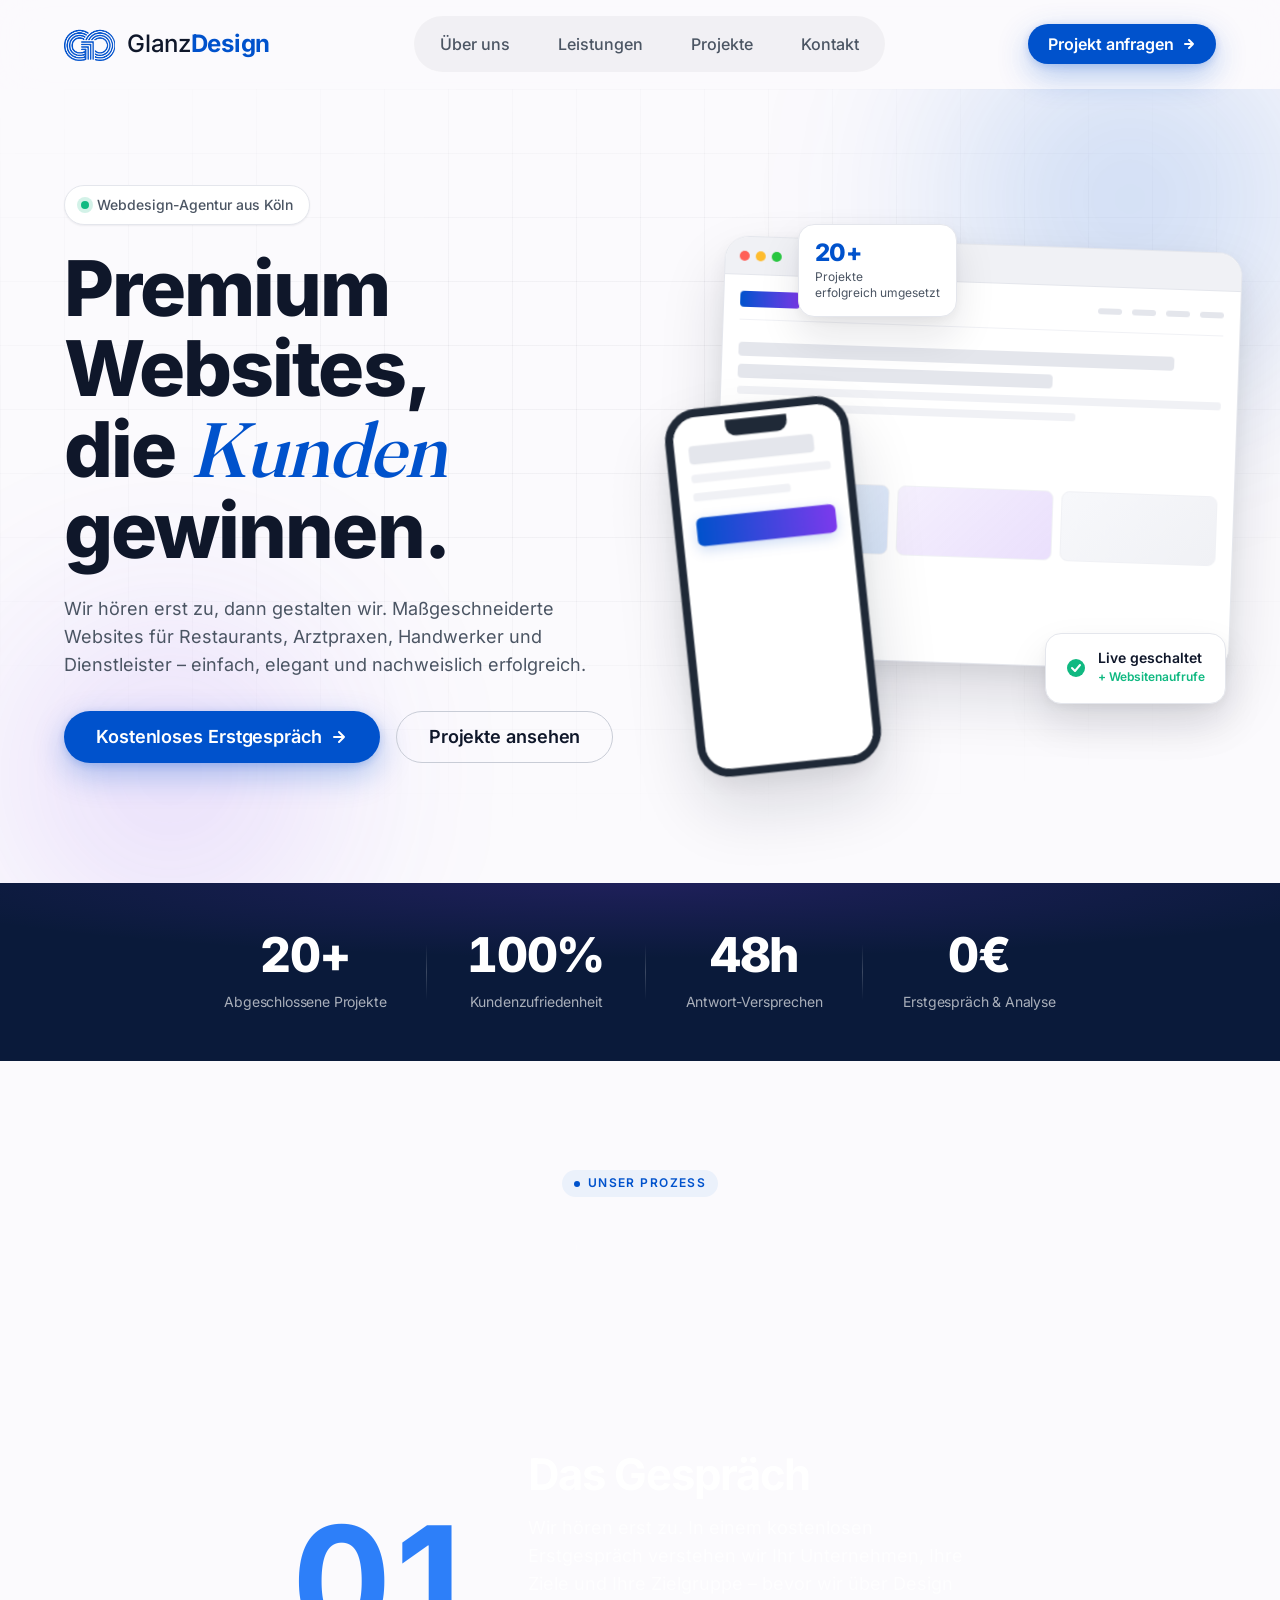
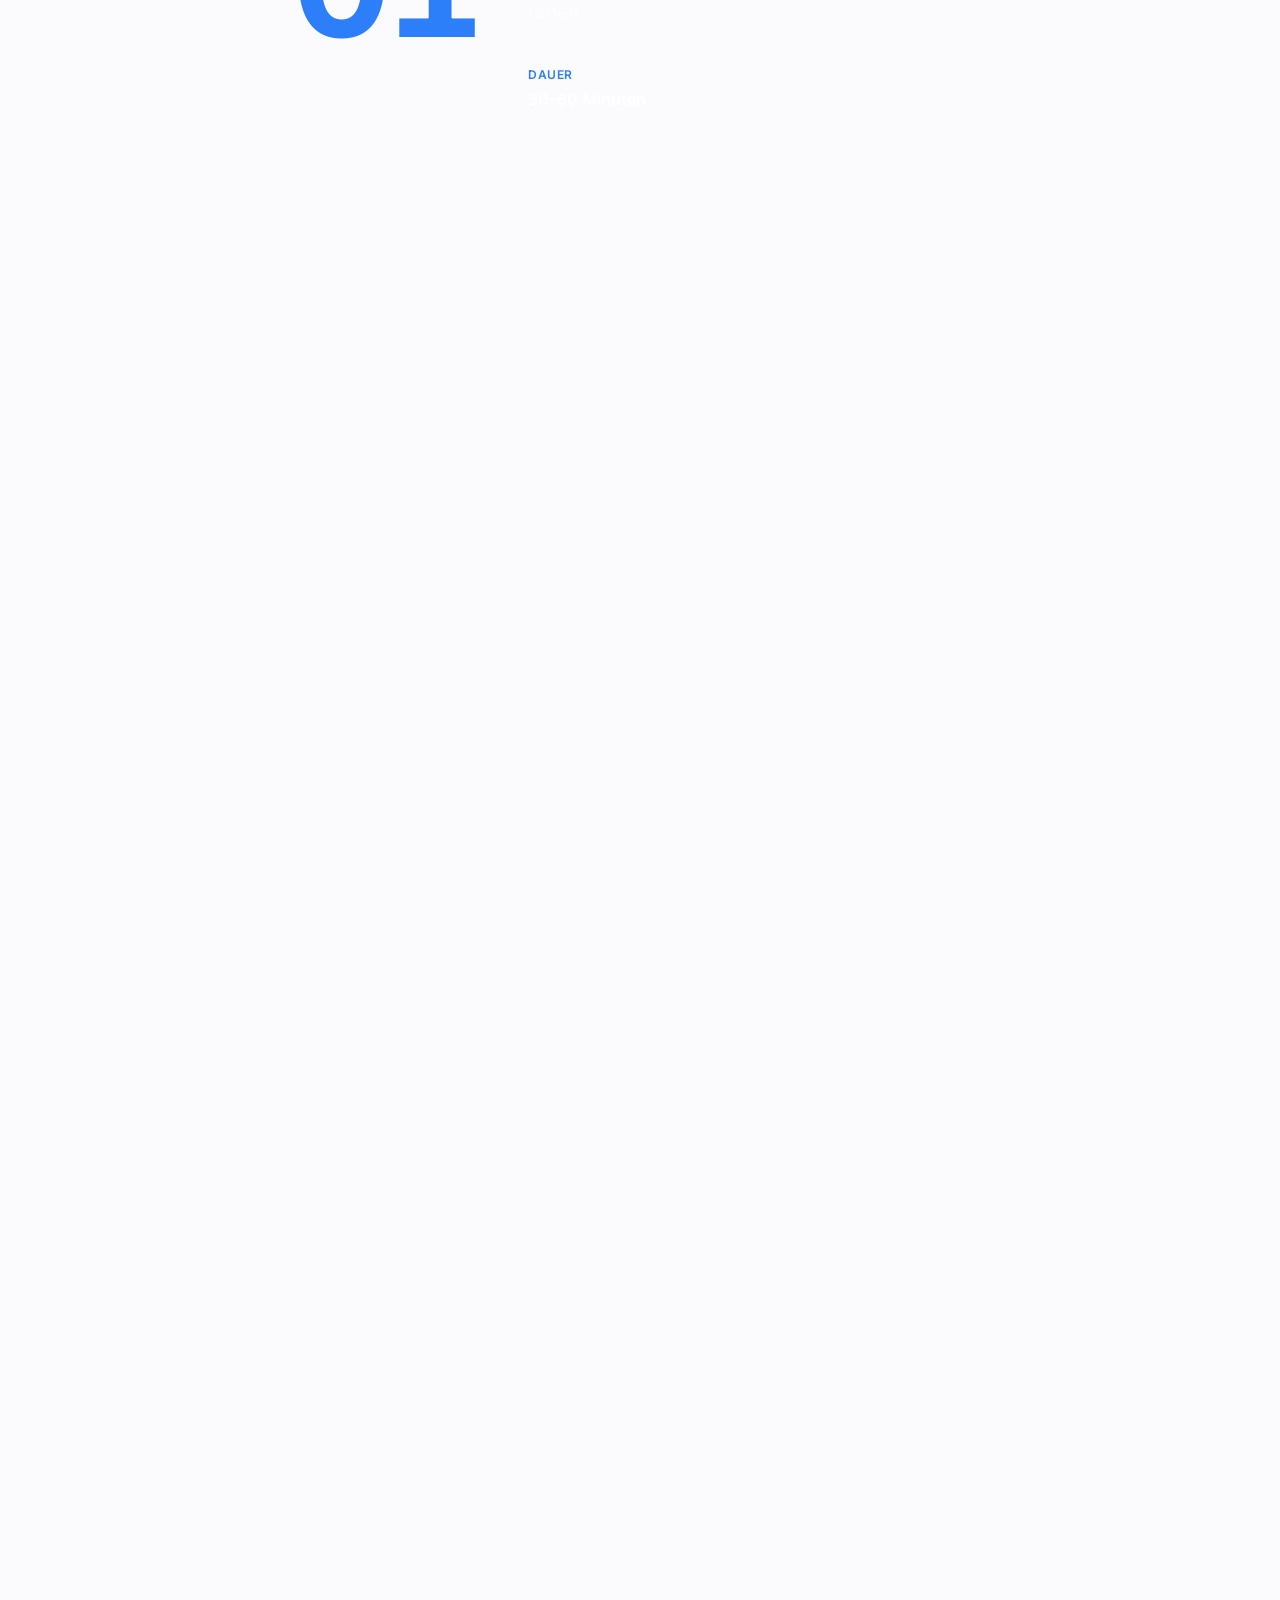
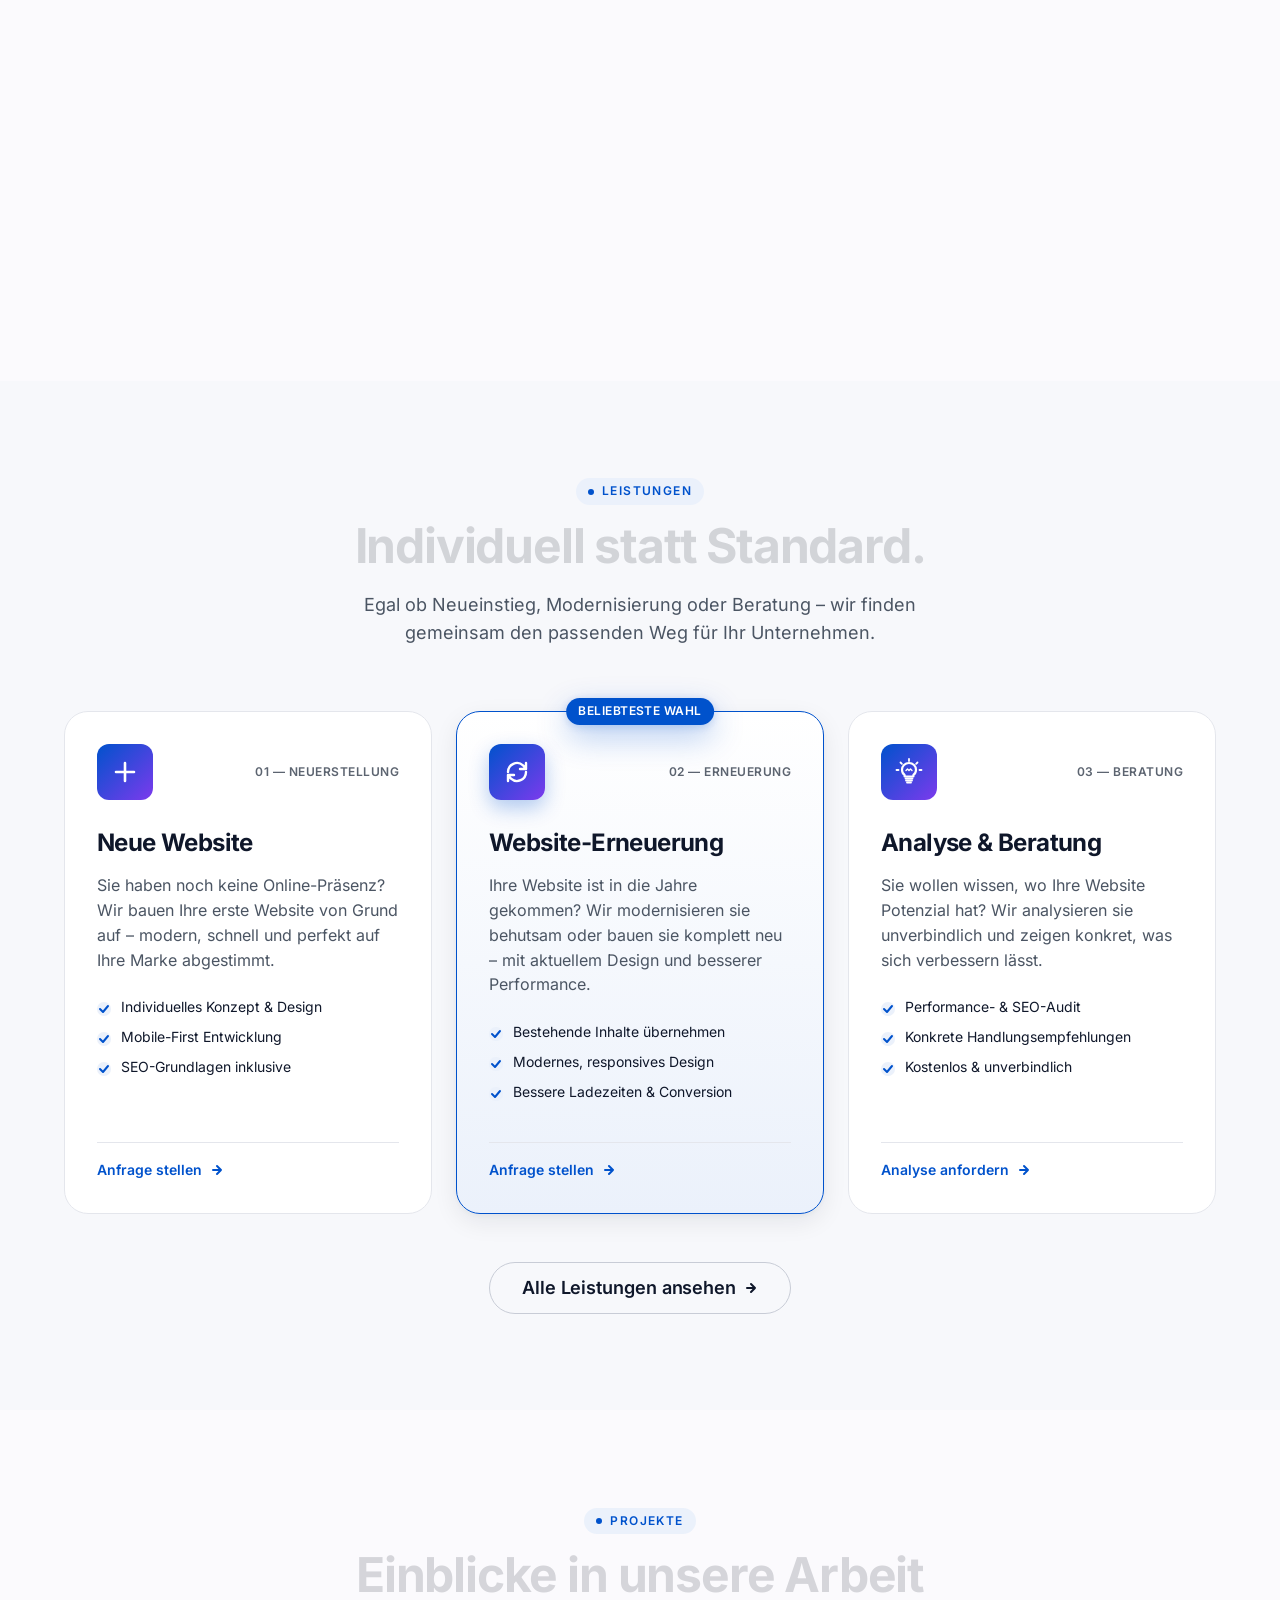
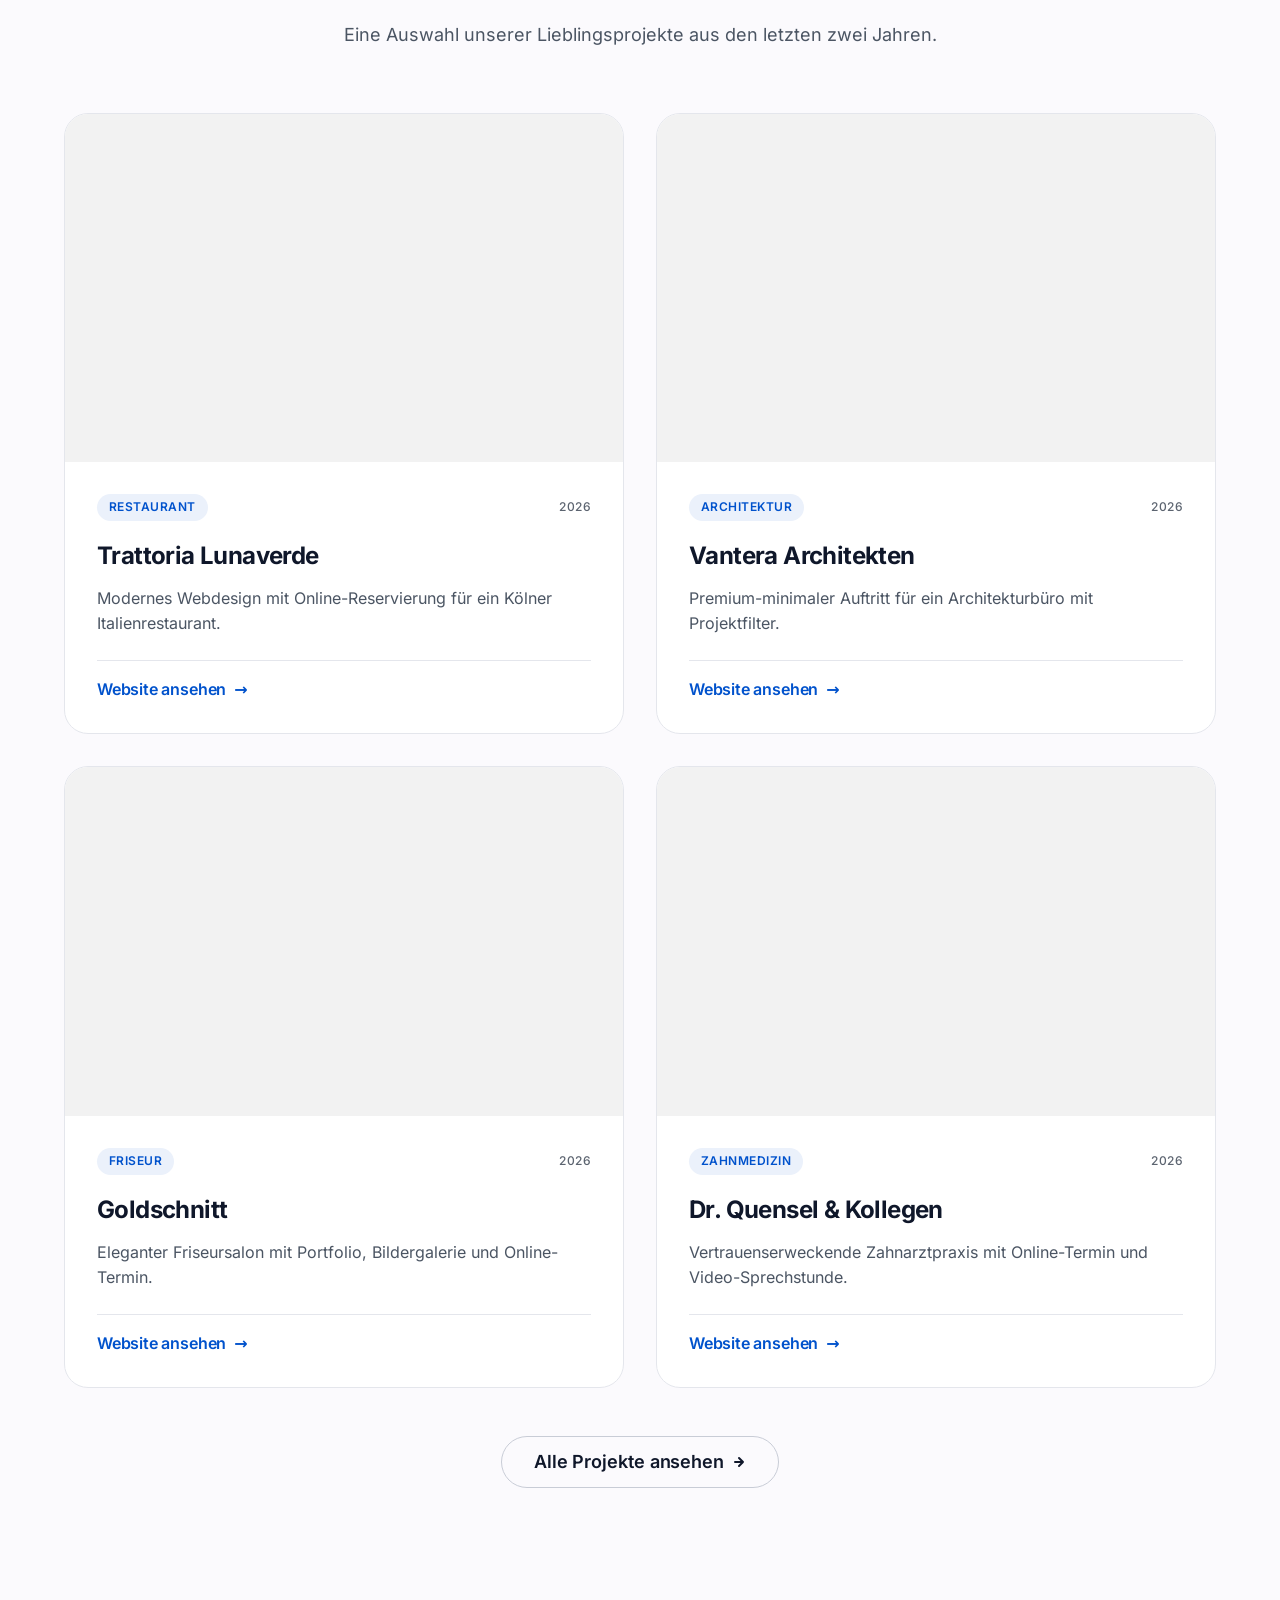
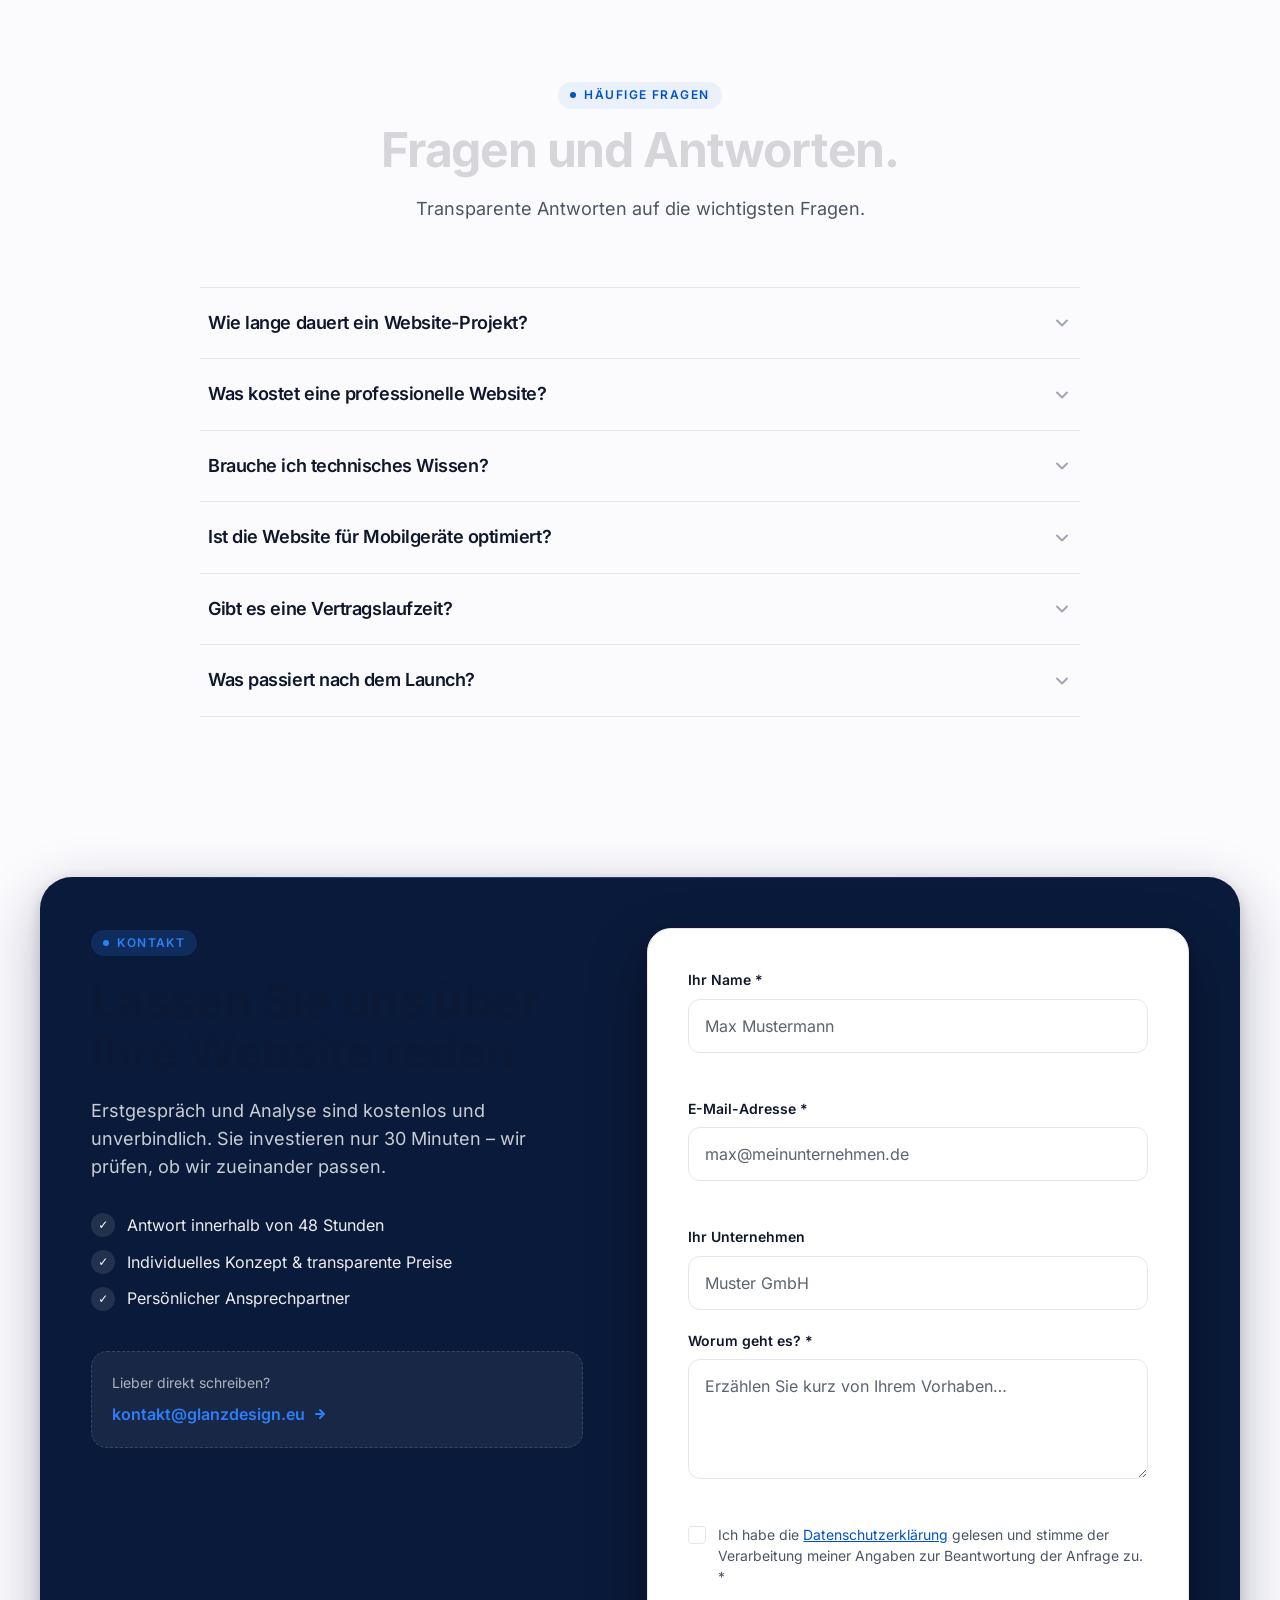
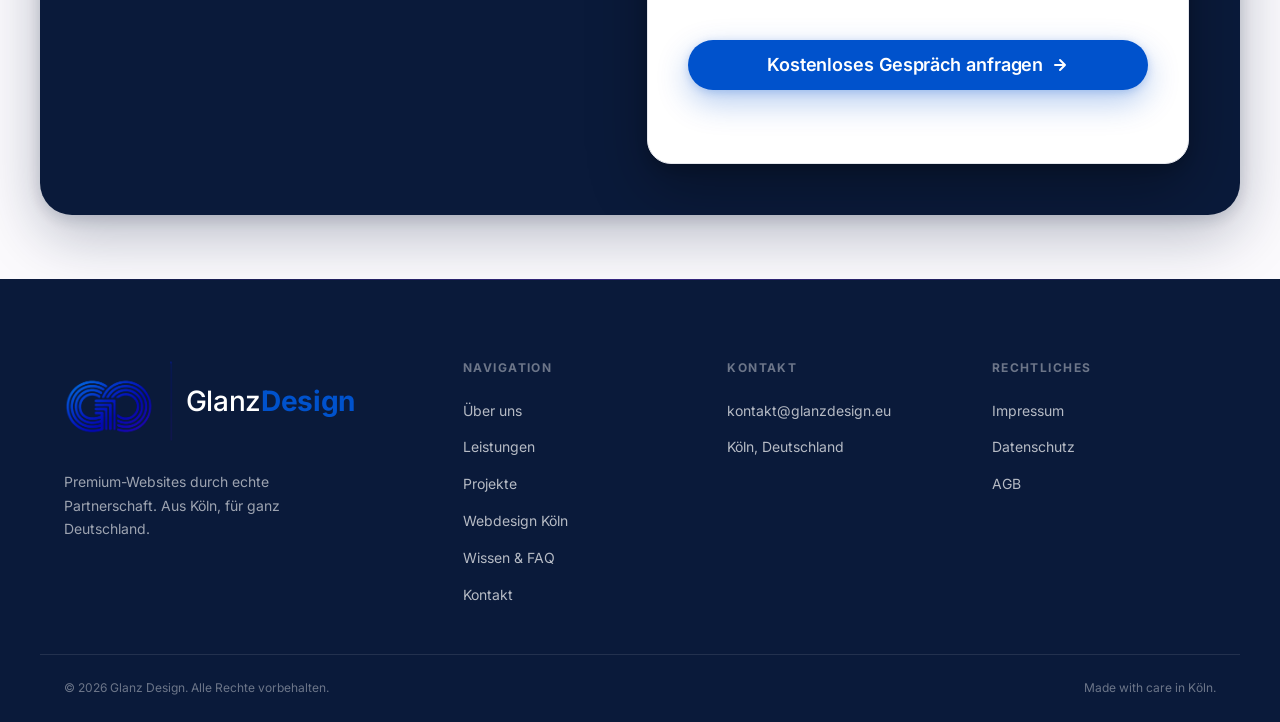
==== index.html @ c3a8ea25 "Mobile-Navi: Burger morpht flüssig zu X (3 Balken), Links blenden ohne Staffelung gemeinsam ein - Bu" ====
<!DOCTYPE html>
<html lang="de">
<head>
    <meta charset="UTF-8">
    <meta name="viewport" content="width=device-width, initial-scale=1.0">
    <meta name="theme-color" content="#0052CC">
    <title>Webdesign Köln – Premium-Websites für KMU | Glanz Design</title>
    <meta name="description" content="Webdesign aus Köln für Restaurants, Arztpraxen, Handwerker und Dienstleister. Glanz Design gestaltet schnelle, elegante Websites, die wirklich Kunden gewinnen. Erstgespräch kostenlos.">
    <link rel="canonical" href="https://glanzdesign.eu/">
    <meta property="og:title" content="Webdesign Köln – Premium-Websites für KMU | Glanz Design">
    <meta property="og:description" content="Webdesign aus Köln für KMU. Einfach, elegant, wirksam – Websites, die Kunden gewinnen.">
    <meta property="og:type" content="website">
    <meta property="og:locale" content="de_DE">
    <meta property="og:url" content="https://glanzdesign.eu/">
    <meta property="og:site_name" content="Glanz Design">
    <meta property="og:image" content="https://glanzdesign.eu/assets/images/logo.png">
    <meta name="twitter:card" content="summary">
    <meta name="twitter:title" content="Webdesign Köln – Premium-Websites für KMU | Glanz Design">
    <meta name="twitter:description" content="Webdesign aus Köln für KMU. Einfach, elegant, wirksam.">
    <meta name="twitter:image" content="https://glanzdesign.eu/assets/images/logo.png">

    <link rel="preload" as="font" type="font/woff2" href="assets/fonts/inter-latin.woff2" crossorigin>
    <link rel="preload" as="font" type="font/woff2" href="assets/fonts/fraunces-latin.woff2" crossorigin>
    <link rel="icon" type="image/png" href="assets/images/logo.png">
    <link rel="apple-touch-icon" href="assets/images/logo.png">

    <script>
      // Preloader-Skip: bei interner Folge-Navigation sofort sichtbarer Content,
      // damit View-Transition-Snapshots der Index nicht den is-loading-State zeigen.
      try {
        if (sessionStorage.getItem('glanz-preloader-shown') === '1') {
          document.documentElement.classList.add('preloader-skip');
        }
      } catch (_) {}
    </script>

    <link rel="stylesheet" href="assets/css/main.css?v=30">

    <noscript>
        <style>
          .reveal { opacity: 1; transform: none; }
          .preloader { display: none !important; }
          body.is-loading { overflow: visible !important; }
          body.is-loading > main,
          body.is-loading > .site-header { opacity: 1 !important; }
        </style>
    </noscript>

    <script type="application/ld+json">
    {
      "@context": "https://schema.org",
      "@graph": [
        {
          "@type": "WebSite",
          "@id": "https://glanzdesign.eu/#website",
          "url": "https://glanzdesign.eu/",
          "name": "Glanz Design",
          "inLanguage": "de",
          "publisher": { "@id": "https://glanzdesign.eu/#business" }
        },
        {
          "@type": "ProfessionalService",
          "@id": "https://glanzdesign.eu/#business",
          "name": "Glanz Design",
          "alternateName": "Glanz Design – Webdesign Köln",
          "description": "Webdesign-Agentur aus Köln für Restaurants, Arztpraxen, Handwerker und Dienstleister. Wir gestalten Websites, die wirklich funktionieren.",
          "url": "https://glanzdesign.eu/",
          "telephone": "+4917673972184",
          "email": "kontakt@glanzdesign.eu",
          "logo": "https://glanzdesign.eu/assets/images/logo.png",
          "image": "https://glanzdesign.eu/assets/images/logo.png",
          "priceRange": "€€",
          "currenciesAccepted": "EUR",
          "paymentAccepted": "Überweisung, Rechnung",
          "address": {
            "@type": "PostalAddress",
            "streetAddress": "Marsdorfer Str. 34",
            "postalCode": "50858",
            "addressLocality": "Köln",
            "addressRegion": "NRW",
            "addressCountry": "DE"
          },
          "geo": {
            "@type": "GeoCoordinates",
            "latitude": 50.9281,
            "longitude": 6.8392
          },
          "areaServed": [
            { "@type": "City", "name": "Köln" },
            {
              "@type": "GeoCircle",
              "geoMidpoint": { "@type": "GeoCoordinates", "latitude": 50.9375, "longitude": 6.9603 },
              "geoRadius": "40000"
            }
          ],
          "openingHoursSpecification": {
            "@type": "OpeningHoursSpecification",
            "dayOfWeek": ["Monday", "Tuesday", "Wednesday", "Thursday", "Friday"],
            "opens": "08:00",
            "closes": "18:00"
          },
          "founder": { "@type": "Person", "name": "Johann Glanert" },
          "knowsLanguage": "de",
          "knowsAbout": ["Webdesign", "Website-Entwicklung", "Website-Erneuerung", "Responsive Webdesign", "SEO", "Local SEO", "Performance-Optimierung"],
          "slogan": "Premium-Websites durch echte Partnerschaft."
        },
        {
          "@type": "Service",
          "@id": "https://glanzdesign.eu/#service-neue-website",
          "serviceType": "Webdesign / Neuerstellung von Websites",
          "name": "Neue Website",
          "description": "Erstellung einer neuen Website von Grund auf – individuelles Konzept, Mobile-First-Entwicklung, SEO-Grundlagen inklusive.",
          "provider": { "@id": "https://glanzdesign.eu/#business" },
          "areaServed": { "@type": "City", "name": "Köln" }
        },
        {
          "@type": "Service",
          "@id": "https://glanzdesign.eu/#service-erneuerung",
          "serviceType": "Website-Modernisierung / Relaunch",
          "name": "Website-Erneuerung",
          "description": "Modernisierung bestehender Websites: aktuelles Design, bessere Ladezeiten, höhere Conversion. Bestehende Inhalte werden übernommen.",
          "provider": { "@id": "https://glanzdesign.eu/#business" },
          "areaServed": { "@type": "City", "name": "Köln" }
        },
        {
          "@type": "Service",
          "@id": "https://glanzdesign.eu/#service-analyse",
          "serviceType": "Website-Analyse, Beratung, SEO-Audit",
          "name": "Analyse & Beratung",
          "description": "Performance- und SEO-Audit bestehender Websites mit konkreten Handlungsempfehlungen. Erstgespräch und Analyse kostenlos und unverbindlich.",
          "provider": { "@id": "https://glanzdesign.eu/#business" },
          "offers": {
            "@type": "Offer",
            "price": "0",
            "priceCurrency": "EUR",
            "description": "Erstgespräch und Erst-Analyse kostenlos."
          },
          "areaServed": { "@type": "City", "name": "Köln" }
        }
      ]
    }
    </script>

    <script type="application/ld+json">
    {
      "@context": "https://schema.org",
      "@type": "FAQPage",
      "mainEntity": [
        {
          "@type": "Question",
          "name": "Wie lange dauert ein Website-Projekt?",
          "acceptedAnswer": {
            "@type": "Answer",
            "text": "Je nach Umfang zwischen 1 und 4 Wochen. Eine One-Page Website ist oft in 5–7 Tagen fertig. Mehrseitige Projekte mit Sonderfunktionen dauern 2–4 Wochen. Sie bekommen vor Projektstart einen klaren Zeitplan."
          }
        },
        {
          "@type": "Question",
          "name": "Was kostet eine professionelle Website?",
          "acceptedAnswer": {
            "@type": "Answer",
            "text": "Die Preise sind individuell auf Ihr Projekt ausgerichtet. Nach dem Erstgespräch erhalten Sie ein transparentes Angebot ohne versteckte Kosten."
          }
        },
        {
          "@type": "Question",
          "name": "Brauche ich technisches Wissen?",
          "acceptedAnswer": {
            "@type": "Answer",
            "text": "Nein. Sie liefern Texte, Bilder und Feedback — wir kümmern uns um alles Technische. Von der Einrichtung bis zum Go-Live und darüber hinaus mit laufender Wartung."
          }
        },
        {
          "@type": "Question",
          "name": "Ist die Website für Mobilgeräte optimiert?",
          "acceptedAnswer": {
            "@type": "Answer",
            "text": "Selbstverständlich. Jede Website wird Mobile-First entwickelt und auf allen Geräten getestet — Smartphone, Tablet und Desktop. Über 70 % Ihrer Besucher kommen mobil."
          }
        },
        {
          "@type": "Question",
          "name": "Gibt es eine Vertragslaufzeit?",
          "acceptedAnswer": {
            "@type": "Answer",
            "text": "Nein. Alle unsere Services sind monatlich kündbar. Wir binden Kunden durch Ergebnisse, nicht durch Verträge. Die einmalige Setup-Gebühr deckt die Erstellung ab."
          }
        },
        {
          "@type": "Question",
          "name": "Was passiert nach dem Launch?",
          "acceptedAnswer": {
            "@type": "Answer",
            "text": "Wir bleiben Ihr Ansprechpartner. Hosting, Wartung, kleine Änderungen und Performance-Monitoring sind im Monatspaket enthalten. Bei größeren Erweiterungen erstellen wir ein separates Angebot."
          }
        }
      ]
    }
    </script>
</head>
<body class="is-loading" data-theme-scope data-theme-mode="light">
    <div class="preloader" aria-hidden="true">
        <div class="preloader__bg" aria-hidden="true"></div>
        <span class="preloader__brand"><span class="preloader__brand-glanz"><span class="preloader__char">G</span><span class="preloader__char">l</span><span class="preloader__char">a</span><span class="preloader__char">n</span><span class="preloader__char">z</span></span><span class="preloader__brand-design"><span class="preloader__char">D</span><span class="preloader__char">e</span><span class="preloader__char">s</span><span class="preloader__char">i</span><span class="preloader__char">g</span><span class="preloader__char">n</span></span></span>
    </div>

    <a class="skip-link" href="#main">Zum Inhalt springen</a>

    <!-- HEADER -->
    <header id="site-header" class="site-header" role="banner">
        <div class="shell site-header__inner">
            <a href="#hero" class="site-header__logo" aria-label="Glanz Design – Startseite">
                <span class="site-header__logo-mark" aria-hidden="true">
                    <img src="assets/images/logo-header.png" alt="" width="742" height="697" decoding="async">
                </span>
                <span class="site-header__logo-text">Glanz<strong>Design</strong></span>
            </a>

            <nav class="site-header__nav" aria-label="Hauptnavigation">
                <ul class="site-header__nav-list" role="list">
                    <li><a href="ueber-uns.html" class="site-header__nav-link">Über uns</a></li>
                    <li><a href="leistungen.html" class="site-header__nav-link">Leistungen</a></li>
                    <li><a href="projekte.html" class="site-header__nav-link">Projekte</a></li>
                    <li><a href="#kontakt" class="site-header__nav-link">Kontakt</a></li>
                </ul>
            </nav>

            <div class="site-header__actions">
                <a href="termin.html" class="btn btn--primary btn--sm">
                    Projekt anfragen
                    <svg width="14" height="14" viewBox="0 0 14 14" fill="none" aria-hidden="true">
                        <path d="M3 7h8m0 0L7 3m4 4l-4 4" stroke="currentColor" stroke-width="2" stroke-linecap="round" stroke-linejoin="round"/>
                    </svg>
                </a>
                <button type="button" class="site-header__hamburger" aria-label="Menü öffnen" aria-expanded="false" aria-controls="mobile-nav">
                    <span class="site-header__hamburger-line" aria-hidden="true"></span>
                    <span class="site-header__hamburger-line" aria-hidden="true"></span>
                    <span class="site-header__hamburger-line" aria-hidden="true"></span>
                </button>
            </div>
        </div>
    </header>

    <!-- Mobile-Nav muss außerhalb des <header> stehen, weil der Header
         backdrop-filter setzt und damit einen Containing-Block für
         position:fixed-Kinder erzeugt. Außerhalb verhält sich das Overlay
         korrekt relativ zum Viewport. -->
    <nav id="mobile-nav" class="mobile-nav" aria-label="Mobile Navigation" aria-hidden="true">
        <ul class="mobile-nav__list" role="list">
            <li><a href="ueber-uns.html" class="mobile-nav__link">Über uns</a></li>
            <li><a href="leistungen.html" class="mobile-nav__link">Leistungen</a></li>
            <li><a href="projekte.html" class="mobile-nav__link">Projekte</a></li>
            <li><a href="#kontakt" class="mobile-nav__link">Kontakt</a></li>
            <li><a href="termin.html" class="btn btn--primary mobile-nav__cta">Projekt anfragen</a></li>
        </ul>
    </nav>

    <main id="main">
    <!-- HERO -->
    <section id="hero" class="hero">
        <div class="hero__bg" aria-hidden="true">
            <div class="hero__orb hero__orb--blue"></div>
            <div class="hero__orb hero__orb--purple"></div>
            <div class="hero__grid"></div>
        </div>

        <div class="shell hero__inner">
            <div class="hero__content reveal">
                <div class="hero__badge">
                    <span class="hero__badge-dot" aria-hidden="true"></span>
                    Webdesign-Agentur aus Köln
                </div>
                <h1 class="hero__headline">
                    Premium Websites,<br>
                    die <span class="hero__headline--accent">Kunden</span><br>
                    gewinnen.
                </h1>
                <p class="hero__subline">
                    Wir hören erst zu, dann gestalten wir.<span class="hero__subline-extra"> Maßgeschneiderte Websites
                    für Restaurants, Arztpraxen, Handwerker und Dienstleister – einfach,
                    elegant und nachweislich erfolgreich.</span>
                </p>
                <div class="hero__actions">
                    <a href="termin.html" class="btn btn--primary btn--lg">
                        Kostenloses Erstgespräch
                        <svg width="18" height="18" viewBox="0 0 18 18" fill="none" aria-hidden="true">
                            <path d="M4 9h10m0 0L9 4m5 5l-5 5" stroke="currentColor" stroke-width="2" stroke-linecap="round" stroke-linejoin="round"/>
                        </svg>
                    </a>
                    <a href="#projekte" class="btn btn--ghost btn--lg">Projekte ansehen</a>
                </div>
            </div>

            <div class="hero__visual reveal reveal--delay-1" aria-hidden="true">
              <div class="hero__visual-stage">
                <!-- Main browser mockup -->
                <div class="device device--browser">
                    <div class="device__bar">
                        <span class="device__dot" style="background: #FF5F57;"></span>
                        <span class="device__dot" style="background: #FEBC2E;"></span>
                        <span class="device__dot" style="background: #28C840;"></span>
                        <div class="device__url">glanzdesign.eu</div>
                    </div>
                    <div class="device__screen">
                        <div class="preview">
                            <div class="preview__nav">
                                <div class="preview__logo"></div>
                                <div class="preview__nav-items">
                                    <span></span><span></span><span></span><span></span>
                                </div>
                            </div>
                            <div class="preview__hero">
                                <div class="preview__title"></div>
                                <div class="preview__title preview__title--short"></div>
                                <div class="preview__text"></div>
                                <div class="preview__text preview__text--short"></div>
                                <div class="preview__cta"></div>
                            </div>
                            <div class="preview__cards">
                                <div class="preview__card"></div>
                                <div class="preview__card"></div>
                                <div class="preview__card"></div>
                            </div>
                        </div>
                    </div>
                </div>

                <!-- Floating phone mockup -->
                <div class="device device--phone">
                    <div class="device__notch"></div>
                    <div class="device__screen">
                        <div class="preview preview--mobile">
                            <div class="preview__title"></div>
                            <div class="preview__text"></div>
                            <div class="preview__text preview__text--short"></div>
                            <div class="preview__cta"></div>
                        </div>
                    </div>
                </div>

                <!-- Floating success card -->
                <div class="hero__card hero__card--success">
                    <div class="hero__card-icon">
                        <svg width="20" height="20" viewBox="0 0 20 20" fill="none">
                            <circle cx="10" cy="10" r="9" fill="#10B981"/>
                            <path d="M6 10l3 3 5-6" stroke="white" stroke-width="2" stroke-linecap="round" stroke-linejoin="round"/>
                        </svg>
                    </div>
                    <div class="hero__card-content">
                        <div class="hero__card-title">Live geschaltet</div>
                        <div class="hero__card-meta">+ Websitenaufrufe</div>
                    </div>
                </div>

                <!-- Floating projects card -->
                <div class="hero__card hero__card--projects">
                    <div class="hero__card-number">20+</div>
                    <div class="hero__card-label">Projekte<br>erfolgreich umgesetzt</div>
                </div>
              </div>
            </div>
        </div>
    </section>

    <!-- STATS BAR -->
    <section id="stats" class="stats-bar" aria-label="Zahlen und Fakten">
        <div class="shell stats-bar__inner">
            <div class="stats-bar__item">
                <span class="stats-bar__number" data-count-up data-target="20" data-suffix="+">0+</span>
                <span class="stats-bar__label">Abgeschlossene Projekte</span>
            </div>
            <div class="stats-bar__divider" aria-hidden="true"></div>
            <div class="stats-bar__item">
                <span class="stats-bar__number" data-count-up data-target="100" data-suffix="%">0%</span>
                <span class="stats-bar__label">Kundenzufriedenheit</span>
            </div>
            <div class="stats-bar__divider" aria-hidden="true"></div>
            <div class="stats-bar__item">
                <span class="stats-bar__number" data-count-up data-target="48" data-suffix="h">0h</span>
                <span class="stats-bar__label">Antwort-Versprechen</span>
            </div>
            <div class="stats-bar__divider" aria-hidden="true"></div>
            <div class="stats-bar__item">
                <span class="stats-bar__number">0&euro;</span>
                <span class="stats-bar__label">Erstgespräch &amp; Analyse</span>
            </div>
        </div>
    </section>

    <!-- ÜBER UNS -->
    <!-- PROZESS — gepinnte Scroll-Switch-Showpiece (Technik: docs/referenz-publitec-flexline.md §3) -->
    <section id="prozess" class="section process process--switch" data-theme-target="dark" data-switch>
        <!-- Überschrift im normalen Fluss: scrollt nach oben weg, BEVOR die Schritte pinnen -->
        <div class="shell process-switch__head reveal">
            <span class="section__eyebrow">Unser Prozess</span>
            <h2 class="section__title">In drei Schritten zu Ihrer neuen Website.</h2>
        </div>

        <!-- Gepinnter Schritt-Block: Nummer links, Text-Block rechts, switcht 1 → 2 → 3 -->
        <div class="process-switch__sticky">
            <div class="shell process-switch__panel">
                <article class="process-slide is-active" data-switch-item aria-hidden="false">
                    <span class="process-slide__num" aria-hidden="true">01</span>
                    <div class="process-slide__body">
                        <h3 class="process-slide__title">Das Gespräch</h3>
                        <p class="process-slide__text">Wir hören erst zu. In einem kostenlosen Erstgespräch verstehen wir Ihr Unternehmen, Ihre Ziele und Ihre Zielgruppe – bevor wir über Design reden.</p>
                        <div class="process-slide__meta">
                            <span class="process-slide__meta-label">Dauer</span>
                            <span class="process-slide__meta-value">30–60 Minuten</span>
                        </div>
                    </div>
                </article>

                <article class="process-slide" data-switch-item aria-hidden="true">
                    <span class="process-slide__num" aria-hidden="true">02</span>
                    <div class="process-slide__body">
                        <h3 class="process-slide__title">Das Design</h3>
                        <p class="process-slide__text">Wir gestalten Ihre individuelle Website – elegant, modern und perfekt auf Ihre Marke abgestimmt. Mit klaren Feedback-Schleifen, bei denen Sie jederzeit mitentscheiden.</p>
                        <div class="process-slide__meta">
                            <span class="process-slide__meta-label">Dauer</span>
                            <span class="process-slide__meta-value">2–4 Wochen</span>
                        </div>
                    </div>
                </article>

                <article class="process-slide" data-switch-item aria-hidden="true">
                    <span class="process-slide__num" aria-hidden="true">03</span>
                    <div class="process-slide__body">
                        <h3 class="process-slide__title">Der Launch</h3>
                        <p class="process-slide__text">Ihre Website geht live. Wir begleiten Sie auch danach – mit Wartung, Updates und persönlichem Support, damit alles dauerhaft läuft.</p>
                        <div class="process-slide__meta">
                            <span class="process-slide__meta-label">Inklusive</span>
                            <span class="process-slide__meta-value">3 Monate Support</span>
                        </div>
                    </div>
                </article>
            </div>
        </div>
    </section>

    <!-- LEISTUNGEN -->
    <section id="leistungen" class="section services">
        <div class="shell">
            <div class="section__header reveal">
                <span class="section__eyebrow">Leistungen</span>
                <h2 class="section__title">Individuell statt Standard.</h2>
                <p class="section__subtitle">
                    Egal ob Neueinstieg, Modernisierung oder Beratung – wir finden gemeinsam
                    den passenden Weg für Ihr Unternehmen.
                </p>
            </div>

            <div class="services__grid">
                <article class="service-card reveal">
                    <div class="service-card__top">
                        <div class="service-card__icon" aria-hidden="true">
                            <svg width="28" height="28" viewBox="0 0 28 28" fill="none">
                                <path d="M14 5 V23 M5 14 H23" stroke="currentColor" stroke-width="2.6" stroke-linecap="round"/>
                            </svg>
                        </div>
                        <span class="service-card__tag">01 — Neuerstellung</span>
                    </div>
                    <h3 class="service-card__title">Neue Website</h3>
                    <p class="service-card__desc">
                        Sie haben noch keine Online-Präsenz? Wir bauen Ihre erste Website
                        von Grund auf – modern, schnell und perfekt auf Ihre Marke abgestimmt.
                    </p>
                    <ul class="service-card__list">
                        <li>Individuelles Konzept &amp; Design</li>
                        <li>Mobile-First Entwicklung</li>
                        <li>SEO-Grundlagen inklusive</li>
                    </ul>
                    <a href="termin.html" class="service-card__link">
                        Anfrage stellen
                        <svg width="14" height="14" viewBox="0 0 14 14" fill="none" aria-hidden="true">
                            <path d="M3 7h8m0 0L7 3m4 4l-4 4" stroke="currentColor" stroke-width="2" stroke-linecap="round" stroke-linejoin="round"/>
                        </svg>
                    </a>
                </article>

                <article class="service-card service-card--featured reveal reveal--delay-1">
                    <div class="service-card__featured-tag">Beliebteste Wahl</div>
                    <div class="service-card__top">
                        <div class="service-card__icon" aria-hidden="true">
                            <svg width="28" height="28" viewBox="0 0 28 28" fill="none">
                                <path d="M5 14a9 9 0 0115-6.7L23 11M23 5v6h-6" stroke="currentColor" stroke-width="2.4" stroke-linecap="round" stroke-linejoin="round"/>
                                <path d="M23 14a9 9 0 01-15 6.7L5 17m0 6v-6h6" stroke="currentColor" stroke-width="2.4" stroke-linecap="round" stroke-linejoin="round"/>
                            </svg>
                        </div>
                        <span class="service-card__tag">02 — Erneuerung</span>
                    </div>
                    <h3 class="service-card__title">Website-Erneuerung</h3>
                    <p class="service-card__desc">
                        Ihre Website ist in die Jahre gekommen? Wir modernisieren sie behutsam
                        oder bauen sie komplett neu – mit aktuellem Design und besserer Performance.
                    </p>
                    <ul class="service-card__list">
                        <li>Bestehende Inhalte übernehmen</li>
                        <li>Modernes, responsives Design</li>
                        <li>Bessere Ladezeiten &amp; Conversion</li>
                    </ul>
                    <a href="termin.html" class="service-card__link">
                        Anfrage stellen
                        <svg width="14" height="14" viewBox="0 0 14 14" fill="none" aria-hidden="true">
                            <path d="M3 7h8m0 0L7 3m4 4l-4 4" stroke="currentColor" stroke-width="2" stroke-linecap="round" stroke-linejoin="round"/>
                        </svg>
                    </a>
                </article>

                <article class="service-card reveal reveal--delay-2">
                    <div class="service-card__top">
                        <div class="service-card__icon" aria-hidden="true">
                            <svg width="28" height="28" viewBox="0 0 28 28" fill="none">
                                <path d="M14 1 V3" stroke="currentColor" stroke-width="1.8" stroke-linecap="round"/>
                                <path d="M5.5 4.5 L6.9 5.9" stroke="currentColor" stroke-width="1.8" stroke-linecap="round"/>
                                <path d="M22.5 4.5 L21.1 5.9" stroke="currentColor" stroke-width="1.8" stroke-linecap="round"/>
                                <path d="M1.5 12 H3.5" stroke="currentColor" stroke-width="1.8" stroke-linecap="round"/>
                                <path d="M26.5 12 H24.5" stroke="currentColor" stroke-width="1.8" stroke-linecap="round"/>
                                <path d="M14 5 C10 5 7 8 7 11.7 C7 14 8 15.8 9.6 17 V18.5 H18.4 V17 C20 15.8 21 14 21 11.7 C21 8 18 5 14 5 Z" stroke="currentColor" stroke-width="2.2" stroke-linejoin="round" stroke-linecap="round"/>
                                <path d="M11 12.5 L12.5 11 L14 12.5 L15.5 11 L17 12.5" stroke="currentColor" stroke-width="1.4" stroke-linecap="round" stroke-linejoin="round"/>
                                <path d="M10.5 20.5 H17.5" stroke="currentColor" stroke-width="1.8" stroke-linecap="round"/>
                                <path d="M11 22.5 H17" stroke="currentColor" stroke-width="1.8" stroke-linecap="round"/>
                                <path d="M12 24.5 H16" stroke="currentColor" stroke-width="1.8" stroke-linecap="round"/>
                            </svg>
                        </div>
                        <span class="service-card__tag">03 — Beratung</span>
                    </div>
                    <h3 class="service-card__title">Analyse &amp; Beratung</h3>
                    <p class="service-card__desc">
                        Sie wollen wissen, wo Ihre Website Potenzial hat? Wir analysieren
                        sie unverbindlich und zeigen konkret, was sich verbessern lässt.
                    </p>
                    <ul class="service-card__list">
                        <li>Performance- &amp; SEO-Audit</li>
                        <li>Konkrete Handlungsempfehlungen</li>
                        <li>Kostenlos &amp; unverbindlich</li>
                    </ul>
                    <a href="termin.html" class="service-card__link">
                        Analyse anfordern
                        <svg width="14" height="14" viewBox="0 0 14 14" fill="none" aria-hidden="true">
                            <path d="M3 7h8m0 0L7 3m4 4l-4 4" stroke="currentColor" stroke-width="2" stroke-linecap="round" stroke-linejoin="round"/>
                        </svg>
                    </a>
                </article>
            </div>

            <div class="reveal" style="text-align: center; margin-top: 3rem;">
                <a href="leistungen.html" class="btn btn--ghost btn--lg">
                    Alle Leistungen ansehen
                    <svg width="14" height="14" viewBox="0 0 14 14" fill="none" aria-hidden="true">
                        <path d="M3 7h8m0 0L7 3m4 4l-4 4" stroke="currentColor" stroke-width="2" stroke-linecap="round" stroke-linejoin="round"/>
                    </svg>
                </a>
            </div>
        </div>
    </section>

    <!-- PROJEKTE -->
    <section id="projekte" class="section projects">
        <div class="shell">
            <div class="section__header reveal">
                <span class="section__eyebrow">Projekte</span>
                <h2 class="section__title">Einblicke in unsere Arbeit</h2>
                <p class="section__subtitle">
                    Eine Auswahl unserer Lieblingsprojekte aus den letzten zwei Jahren.
                </p>
            </div>

            <div class="projects__grid">
                <article class="project-card reveal" data-category="restaurant">
                    <a class="project-card__visual" href="https://trattorialunaverde.glanzdesign.eu" target="_blank" rel="noopener" aria-label="Trattoria Lunaverde Website ansehen">
                        <div class="project-card__image project-card__image--restaurant">
                            <img src="assets/images/projects/lunaverde-hero.webp" alt="Trattoria Lunaverde – Website Vorschau" loading="lazy" decoding="async" width="1121" height="709">
                        </div>
                    </a>
                    <div class="project-card__body">
                        <div class="project-card__meta">
                            <span class="project-card__tag">Restaurant</span>
                            <span class="project-card__year">2026</span>
                        </div>
                        <h3 class="project-card__title">Trattoria Lunaverde</h3>
                        <p class="project-card__desc">
                            Modernes Webdesign mit Online-Reservierung für ein Kölner Italienrestaurant.
                        </p>
                        <a class="project-card__link" href="https://trattorialunaverde.glanzdesign.eu" target="_blank" rel="noopener">
                            <span class="project-card__link-text">Website ansehen</span>
                            <span class="project-card__link-arrow" aria-hidden="true">→</span>
                        </a>
                    </div>
                </article>

                <article class="project-card reveal reveal--delay-1" data-category="architecture">
                    <a class="project-card__visual" href="https://vantera.glanzdesign.eu" target="_blank" rel="noopener" aria-label="Vantera Architekten Website ansehen">
                        <div class="project-card__image project-card__image--medical">
                            <img src="assets/images/projects/vantera-hero.webp" alt="Vantera Architekten – Website Vorschau" loading="lazy" decoding="async" width="1764" height="944">
                        </div>
                    </a>
                    <div class="project-card__body">
                        <div class="project-card__meta">
                            <span class="project-card__tag">Architektur</span>
                            <span class="project-card__year">2026</span>
                        </div>
                        <h3 class="project-card__title">Vantera Architekten</h3>
                        <p class="project-card__desc">
                            Premium-minimaler Auftritt für ein Architekturbüro mit Projektfilter.
                        </p>
                        <a class="project-card__link" href="https://vantera.glanzdesign.eu" target="_blank" rel="noopener">
                            <span class="project-card__link-text">Website ansehen</span>
                            <span class="project-card__link-arrow" aria-hidden="true">→</span>
                        </a>
                    </div>
                </article>

                <article class="project-card reveal reveal--delay-2" data-category="beauty">
                    <a class="project-card__visual" href="https://goldschnitt.glanzdesign.eu" target="_blank" rel="noopener" aria-label="Goldschnitt Friseursalon Website ansehen">
                        <div class="project-card__image project-card__image--craft">
                            <img src="assets/images/projects/goldschnitt-hero.webp" alt="Goldschnitt – Website Vorschau" loading="lazy" decoding="async" width="1890" height="944">
                        </div>
                    </a>
                    <div class="project-card__body">
                        <div class="project-card__meta">
                            <span class="project-card__tag">Friseur</span>
                            <span class="project-card__year">2026</span>
                        </div>
                        <h3 class="project-card__title">Goldschnitt</h3>
                        <p class="project-card__desc">
                            Eleganter Friseursalon mit Portfolio, Bildergalerie und Online-Termin.
                        </p>
                        <a class="project-card__link" href="https://goldschnitt.glanzdesign.eu" target="_blank" rel="noopener">
                            <span class="project-card__link-text">Website ansehen</span>
                            <span class="project-card__link-arrow" aria-hidden="true">→</span>
                        </a>
                    </div>
                </article>

                <article class="project-card reveal reveal--delay-3" data-category="medical">
                    <a class="project-card__visual" href="https://drquensel.glanzdesign.eu" target="_blank" rel="noopener" aria-label="Zahnarztpraxis Dr. Quensel und Kollegen Website ansehen">
                        <div class="project-card__image project-card__image--service">
                            <img src="assets/images/projects/quensel-hero.webp" alt="Dr. Quensel & Kollegen – Website Vorschau" loading="lazy" decoding="async" width="1600" height="952">
                        </div>
                    </a>
                    <div class="project-card__body">
                        <div class="project-card__meta">
                            <span class="project-card__tag">Zahnmedizin</span>
                            <span class="project-card__year">2026</span>
                        </div>
                        <h3 class="project-card__title">Dr. Quensel &amp; Kollegen</h3>
                        <p class="project-card__desc">
                            Vertrauenserweckende Zahnarztpraxis mit Online-Termin und Video-Sprechstunde.
                        </p>
                        <a class="project-card__link" href="https://drquensel.glanzdesign.eu" target="_blank" rel="noopener">
                            <span class="project-card__link-text">Website ansehen</span>
                            <span class="project-card__link-arrow" aria-hidden="true">→</span>
                        </a>
                    </div>
                </article>
            </div>

            <div class="reveal" style="text-align: center; margin-top: 3rem;">
                <a href="projekte.html" class="btn btn--ghost btn--lg">
                    Alle Projekte ansehen
                    <svg width="14" height="14" viewBox="0 0 14 14" fill="none" aria-hidden="true">
                        <path d="M3 7h8m0 0L7 3m4 4l-4 4" stroke="currentColor" stroke-width="2" stroke-linecap="round" stroke-linejoin="round"/>
                    </svg>
                </a>
            </div>
        </div>
    </section>

    <!-- FAQ -->
    <section id="faq" class="section faq">
        <div class="shell">
            <div class="section__header reveal">
                <span class="section__eyebrow">Häufige Fragen</span>
                <h2 class="section__title">Fragen und Antworten.</h2>
                <p class="section__subtitle">
                    Transparente Antworten auf die wichtigsten Fragen.
                </p>
            </div>

            <ul class="faq__list reveal" role="list">
                <li class="faq__item">
                    <button type="button" class="faq__question" aria-expanded="false" aria-controls="faq-answer-1" id="faq-q-1">
                        <span class="faq__question-text">Wie lange dauert ein Website-Projekt?</span>
                        <svg class="faq__icon" width="20" height="20" viewBox="0 0 20 20" fill="none" aria-hidden="true">
                            <path d="M5 7.5L10 12.5L15 7.5" stroke="currentColor" stroke-width="2" stroke-linecap="round" stroke-linejoin="round"/>
                        </svg>
                    </button>
                    <div class="faq__answer-wrapper" id="faq-answer-1" role="region" aria-labelledby="faq-q-1">
                        <div class="faq__answer">
                            <p>Je nach Umfang zwischen 1 und 4 Wochen. Eine One-Page Website ist oft in 5–7 Tagen fertig. Mehrseitige Projekte mit Sonderfunktionen dauern 2–4 Wochen. Sie bekommen vor Projektstart einen klaren Zeitplan.</p>
                        </div>
                    </div>
                </li>

                <li class="faq__item">
                    <button type="button" class="faq__question" aria-expanded="false" aria-controls="faq-answer-2" id="faq-q-2">
                        <span class="faq__question-text">Was kostet eine professionelle Website?</span>
                        <svg class="faq__icon" width="20" height="20" viewBox="0 0 20 20" fill="none" aria-hidden="true">
                            <path d="M5 7.5L10 12.5L15 7.5" stroke="currentColor" stroke-width="2" stroke-linecap="round" stroke-linejoin="round"/>
                        </svg>
                    </button>
                    <div class="faq__answer-wrapper" id="faq-answer-2" role="region" aria-labelledby="faq-q-2">
                        <div class="faq__answer">
                            <p>Die Preise sind individuell auf Ihr Projekt ausgerichtet. Nach dem Erstgespräch erhalten Sie ein transparentes Angebot ohne versteckte Kosten.</p>
                        </div>
                    </div>
                </li>

                <li class="faq__item">
                    <button type="button" class="faq__question" aria-expanded="false" aria-controls="faq-answer-3" id="faq-q-3">
                        <span class="faq__question-text">Brauche ich technisches Wissen?</span>
                        <svg class="faq__icon" width="20" height="20" viewBox="0 0 20 20" fill="none" aria-hidden="true">
                            <path d="M5 7.5L10 12.5L15 7.5" stroke="currentColor" stroke-width="2" stroke-linecap="round" stroke-linejoin="round"/>
                        </svg>
                    </button>
                    <div class="faq__answer-wrapper" id="faq-answer-3" role="region" aria-labelledby="faq-q-3">
                        <div class="faq__answer">
                            <p>Nein. Sie liefern Texte, Bilder und Feedback — wir kümmern uns um alles Technische. Von der Einrichtung bis zum Go-Live und darüber hinaus mit laufender Wartung.</p>
                        </div>
                    </div>
                </li>

                <li class="faq__item">
                    <button type="button" class="faq__question" aria-expanded="false" aria-controls="faq-answer-4" id="faq-q-4">
                        <span class="faq__question-text">Ist die Website für Mobilgeräte optimiert?</span>
                        <svg class="faq__icon" width="20" height="20" viewBox="0 0 20 20" fill="none" aria-hidden="true">
                            <path d="M5 7.5L10 12.5L15 7.5" stroke="currentColor" stroke-width="2" stroke-linecap="round" stroke-linejoin="round"/>
                        </svg>
                    </button>
                    <div class="faq__answer-wrapper" id="faq-answer-4" role="region" aria-labelledby="faq-q-4">
                        <div class="faq__answer">
                            <p>Selbstverständlich. Jede Website wird Mobile-First entwickelt und auf allen Geräten getestet — Smartphone, Tablet und Desktop. Über 70&nbsp;% Ihrer Besucher kommen mobil.</p>
                        </div>
                    </div>
                </li>

                <li class="faq__item">
                    <button type="button" class="faq__question" aria-expanded="false" aria-controls="faq-answer-5" id="faq-q-5">
                        <span class="faq__question-text">Gibt es eine Vertragslaufzeit?</span>
                        <svg class="faq__icon" width="20" height="20" viewBox="0 0 20 20" fill="none" aria-hidden="true">
                            <path d="M5 7.5L10 12.5L15 7.5" stroke="currentColor" stroke-width="2" stroke-linecap="round" stroke-linejoin="round"/>
                        </svg>
                    </button>
                    <div class="faq__answer-wrapper" id="faq-answer-5" role="region" aria-labelledby="faq-q-5">
                        <div class="faq__answer">
                            <p>Nein. Alle unsere Services sind monatlich kündbar. Wir binden Kunden durch Ergebnisse, nicht durch Verträge. Die einmalige Setup-Gebühr deckt die Erstellung ab.</p>
                        </div>
                    </div>
                </li>

                <li class="faq__item">
                    <button type="button" class="faq__question" aria-expanded="false" aria-controls="faq-answer-6" id="faq-q-6">
                        <span class="faq__question-text">Was passiert nach dem Launch?</span>
                        <svg class="faq__icon" width="20" height="20" viewBox="0 0 20 20" fill="none" aria-hidden="true">
                            <path d="M5 7.5L10 12.5L15 7.5" stroke="currentColor" stroke-width="2" stroke-linecap="round" stroke-linejoin="round"/>
                        </svg>
                    </button>
                    <div class="faq__answer-wrapper" id="faq-answer-6" role="region" aria-labelledby="faq-q-6">
                        <div class="faq__answer">
                            <p>Wir bleiben Ihr Ansprechpartner. Hosting, Wartung, kleine Änderungen und Performance-Monitoring sind im Monatspaket enthalten. Bei größeren Erweiterungen erstellen wir ein separates Angebot.</p>
                        </div>
                    </div>
                </li>
            </ul>
        </div>
    </section>

    <!-- KONTAKT -->
    <section id="kontakt" class="section contact">
        <div class="shell contact__inner">
            <div class="contact__cta reveal">
                <span class="section__eyebrow">Kontakt</span>
                <h2 class="contact__title">Lassen Sie uns über <br>Ihre Website reden.</h2>
                <p class="contact__text">
                    Erstgespräch und Analyse sind kostenlos und unverbindlich. Sie investieren
                    nur 30 Minuten – wir prüfen, ob wir zueinander passen.
                </p>
                <ul class="contact__benefits">
                    <li class="contact__benefit">
                        <span class="contact__benefit-icon" aria-hidden="true">✓</span>
                        Antwort innerhalb von 48 Stunden
                    </li>
                    <li class="contact__benefit">
                        <span class="contact__benefit-icon" aria-hidden="true">✓</span>
                        Individuelles Konzept &amp; transparente Preise
                    </li>
                    <li class="contact__benefit">
                        <span class="contact__benefit-icon" aria-hidden="true">✓</span>
                        Persönlicher Ansprechpartner
                    </li>
                </ul>
                <div class="contact__direct">
                    <span class="contact__direct-label">Lieber direkt schreiben?</span>
                    <a href="mailto:kontakt@glanzdesign.eu" class="contact__direct-link">
                        kontakt@glanzdesign.eu
                        <svg width="14" height="14" viewBox="0 0 14 14" fill="none" aria-hidden="true">
                            <path d="M3 7h8m0 0L7 3m4 4l-4 4" stroke="currentColor" stroke-width="2" stroke-linecap="round" stroke-linejoin="round"/>
                        </svg>
                    </a>
                </div>
            </div>

            <div class="contact__form-wrap reveal reveal--delay-1">
                <form class="contact-form" id="contact-form" action="api/kontakt.php" method="post" novalidate>
                    <div aria-hidden="true" style="position:absolute;left:-9999px;width:1px;height:1px;overflow:hidden;">
                        <label for="f-hp-glanz">Bitte leer lassen</label>
                        <input type="text" id="f-hp-glanz" name="_hp_glanz" tabindex="-1" autocomplete="off">
                    </div>
                    <div class="form-field">
                        <label for="f-name" class="form-field__label">Ihr Name *</label>
                        <input type="text" id="f-name" name="name" class="form-field__input"
                               placeholder="Max Mustermann" autocomplete="name" required>
                        <span class="form-field__error" aria-live="polite"></span>
                    </div>
                    <div class="form-field">
                        <label for="f-email" class="form-field__label">E-Mail-Adresse *</label>
                        <input type="email" id="f-email" name="email" class="form-field__input"
                               placeholder="max@meinunternehmen.de" autocomplete="email" required>
                        <span class="form-field__error" aria-live="polite"></span>
                    </div>
                    <div class="form-field">
                        <label for="f-business" class="form-field__label">Ihr Unternehmen</label>
                        <input type="text" id="f-business" name="business" class="form-field__input"
                               placeholder="Muster GmbH" autocomplete="organization">
                    </div>
                    <div class="form-field">
                        <label for="f-message" class="form-field__label">Worum geht es? *</label>
                        <textarea id="f-message" name="message" class="form-field__input form-field__input--textarea"
                                  placeholder="Erzählen Sie kurz von Ihrem Vorhaben…" rows="4" required></textarea>
                        <span class="form-field__error" aria-live="polite"></span>
                    </div>
                    <div class="form-field form-field--consent">
                        <label class="form-consent">
                            <input type="checkbox" id="f-consent" name="consent" value="1" class="form-consent__checkbox" required>
                            <span class="form-consent__text">
                                Ich habe die <a href="legal/datenschutz.html" target="_blank" rel="noopener">Datenschutzerklärung</a> gelesen und stimme der Verarbeitung meiner Angaben zur Beantwortung der Anfrage zu. *
                            </span>
                        </label>
                        <span class="form-field__error" aria-live="polite"></span>
                    </div>
                    <button type="submit" class="btn btn--primary btn--lg contact-form__submit">
                        Kostenloses Gespräch anfragen
                        <svg width="18" height="18" viewBox="0 0 18 18" fill="none" aria-hidden="true">
                            <path d="M4 9h10m0 0L9 4m5 5l-5 5" stroke="currentColor" stroke-width="2" stroke-linecap="round" stroke-linejoin="round"/>
                        </svg>
                    </button>
                    <div class="contact-form__status" aria-live="assertive" role="status"></div>
                </form>
            </div>
        </div>
    </section>
    </main>

    <!-- FOOTER -->
    <footer id="site-footer" class="site-footer" role="contentinfo">
        <div class="shell site-footer__inner">
            <div class="site-footer__brand">
                <a href="#hero" class="site-header__logo site-header__logo--footer" aria-label="Glanz Design – Startseite">
                    <span class="site-header__logo-mark" aria-hidden="true">
                        <img src="assets/images/logo.png" alt="" width="975" height="747" decoding="async">
                    </span>
                    <span class="site-header__logo-text">Glanz<strong>Design</strong></span>
                </a>
                <p class="site-footer__tagline">
                    Premium-Websites durch echte Partnerschaft. Aus Köln, für ganz Deutschland.
                </p>
            </div>

            <nav class="site-footer__nav" aria-label="Footer Navigation">
                <h3 class="site-footer__heading">Navigation</h3>
                <ul class="site-footer__list">
                    <li><a href="ueber-uns.html" class="site-footer__link">Über uns</a></li>
                    <li><a href="leistungen.html" class="site-footer__link">Leistungen</a></li>
                    <li><a href="projekte.html" class="site-footer__link">Projekte</a></li>
                    <li><a href="webdesign-koeln.html" class="site-footer__link">Webdesign Köln</a></li>
                    <li><a href="wissen.html" class="site-footer__link">Wissen &amp; FAQ</a></li>
                    <li><a href="#kontakt" class="site-footer__link">Kontakt</a></li>
                </ul>
            </nav>

            <div class="site-footer__contact">
                <h3 class="site-footer__heading">Kontakt</h3>
                <ul class="site-footer__list">
                    <li>
                        <a href="mailto:kontakt@glanzdesign.eu" class="site-footer__link">
                            kontakt@glanzdesign.eu
                        </a>
                    </li>
                    <li><span class="site-footer__text">Köln, Deutschland</span></li>
                </ul>
            </div>

            <div class="site-footer__legal-col">
                <h3 class="site-footer__heading">Rechtliches</h3>
                <ul class="site-footer__list">
                    <li><a href="legal/impressum.html" class="site-footer__link">Impressum</a></li>
                    <li><a href="legal/datenschutz.html" class="site-footer__link">Datenschutz</a></li>
                    <li><a href="legal/agb.html" class="site-footer__link">AGB</a></li>
                </ul>
            </div>
        </div>

        <div class="site-footer__bottom">
            <div class="shell site-footer__bottom-inner">
                <p class="site-footer__copyright">
                    &copy; <span id="footer-year"></span> Glanz Design. Alle Rechte vorbehalten.
                </p>
                <p class="site-footer__credit">
                    Made with care in Köln.
                </p>
            </div>
        </div>
    </footer>

    <script src="assets/js/lenis.min.js?v=1" defer></script>
    <script src="assets/js/site.js?v=21" defer></script>
</body>
</html>
---- assets/css/main.css ----
/* ═══════════════════════════════════════════════════════════════════════ */
/* GLANZ DESIGN – Main Stylesheet                                          */
/* ═══════════════════════════════════════════════════════════════════════ */

/* Self-hosted fonts (DSGVO: keine externe Google-Fonts-Anbindung). */
@font-face {
  font-family: 'Inter';
  font-style: normal;
  font-weight: 100 900;
  font-display: swap;
  src: url('../fonts/inter-latin.woff2') format('woff2');
  unicode-range: U+0000-00FF, U+0131, U+0152-0153, U+02BB-02BC, U+02C6, U+02DA, U+02DC, U+0304, U+0308, U+0329, U+2000-206F, U+20AC, U+2122, U+2191, U+2193, U+2212, U+2215, U+FEFF, U+FFFD;
}
@font-face {
  font-family: 'Fraunces';
  font-style: normal;
  font-weight: 100 900;
  font-display: swap;
  src: url('../fonts/fraunces-latin.woff2') format('woff2');
  unicode-range: U+0000-00FF, U+0131, U+0152-0153, U+02BB-02BC, U+02C6, U+02DA, U+02DC, U+0304, U+0308, U+0329, U+2000-206F, U+20AC, U+2122, U+2191, U+2193, U+2212, U+2215, U+FEFF, U+FFFD;
}

:root {
  /* Brand Colors (OKLCH-tuned, fallback hex) */
  --color-blue:           #0052CC;
  --color-blue-400:       #2D7FF9;
  --color-blue-600:       #003D99;
  --color-blue-700:       #002F77;
  --color-blue-deep:      #0A1A3A;
  --color-blue-50:        #EBF1FB;
  --color-blue-100:       #D6E4F7;
  --color-purple:         #7C3AED;
  --color-purple-light:   #A78BFA;
  --color-purple-50:      #F4F0FE;

  /* Neutrals (slightly tinted toward brand) */
  --color-white:          #FFFFFF;
  --color-paper:          #FBFAFD;     /* warm off-white tint */
  --color-cream:          #F5F2EE;     /* subtle, used in cards */
  --color-grey-50:        #F7F8FB;
  --color-grey-100:       #F0F1F5;
  --color-grey-200:       #E4E6EC;
  --color-grey-300:       #C8CCD6;
  --color-grey-400:       #A0A6B5;
  --color-grey-500:       #6B7280;
  --color-grey-600:       #4B5563;
  --color-grey-800:       #1F2937;
  --color-grey-900:       #0F172A;

  /* Semantic Tokens */
  --bg-page:              var(--color-paper);
  --bg-elevated:          var(--color-white);
  --bg-dark:              var(--color-blue-deep);
  --bg-subtle:            var(--color-grey-50);
  --text-primary:         var(--color-grey-900);
  --text-secondary:       var(--color-grey-600);
  --text-muted:           #5C6470; /* WCAG AA-sicher (~5.6:1 auf bg-page), bewusst dunkler als grey-500 */
  --text-inverse:         var(--color-white);
  --border-color:         var(--color-grey-200);
  --border-strong:        var(--color-grey-300);
  --focus-ring:           0 0 0 3px rgba(0, 82, 204, 0.30);

  /* Typography */
  --font-sans:    'Inter', system-ui, -apple-system, BlinkMacSystemFont, 'Segoe UI', sans-serif;
  --font-serif:   'Fraunces', 'Iowan Old Style', 'Apple Garamond', 'Baskerville', serif;

  --text-xs:      0.75rem;     /* 12px */
  --text-sm:      0.875rem;    /* 14px */
  --text-base:    1rem;        /* 16px */
  --text-lg:      1.125rem;    /* 18px */
  --text-xl:      1.25rem;     /* 20px */
  --text-2xl:     1.5rem;      /* 24px */
  --text-3xl:     1.875rem;    /* 30px */
  --text-4xl:     2.25rem;     /* 36px */
  --text-5xl:     3rem;        /* 48px */
  --text-6xl:     3.75rem;     /* 60px */
  --text-7xl:     4.5rem;      /* 72px */
  --text-display: clamp(2.75rem, 6vw, 5.25rem);

  --fw-regular:   400;
  --fw-medium:    500;
  --fw-semibold:  600;
  --fw-bold:      700;
  --fw-extrabold: 800;

  --lh-tight:     1.05;
  --lh-snug:      1.25;
  --lh-normal:    1.55;
  --lh-relaxed:   1.7;

  --tracking-tight:  -0.025em;
  --tracking-snug:   -0.012em;
  --tracking-wide:    0.04em;
  --tracking-wider:   0.12em;

  /* Spacing (8px grid) */
  --space-1:   0.25rem;
  --space-2:   0.5rem;
  --space-3:   0.75rem;
  --space-4:   1rem;
  --space-5:   1.25rem;
  --space-6:   1.5rem;
  --space-8:   2rem;
  --space-10:  2.5rem;
  --space-12:  3rem;
  --space-16:  4rem;
  --space-20:  5rem;
  --space-24:  6rem;
  --space-32:  8rem;

  /* Layout */
  --shell-width:        1200px;
  --shell-padding:      var(--space-6);
  --header-height:      5.5rem;

  /* Borders */
  --radius-sm:          0.5rem;
  --radius-md:          0.75rem;
  --radius-lg:          1rem;
  --radius-xl:          1.5rem;
  --radius-2xl:         2rem;
  --radius-full:        9999px;

  /* Shadows (warm, layered) */
  --shadow-xs:   0 1px 2px rgba(15, 23, 42, 0.06);
  --shadow-sm:   0 2px 4px rgba(15, 23, 42, 0.05), 0 1px 2px rgba(15, 23, 42, 0.04);
  --shadow-md:   0 8px 24px rgba(15, 23, 42, 0.08), 0 2px 6px rgba(15, 23, 42, 0.04);
  --shadow-lg:   0 20px 40px rgba(15, 23, 42, 0.10), 0 4px 12px rgba(15, 23, 42, 0.05);
  --shadow-xl:   0 32px 64px rgba(15, 23, 42, 0.14), 0 8px 24px rgba(15, 23, 42, 0.06);
  --shadow-blue: 0 12px 32px rgba(0, 82, 204, 0.30), 0 2px 8px rgba(0, 82, 204, 0.20);
  --shadow-blue-lg: 0 20px 50px rgba(0, 82, 204, 0.38);
  --shadow-blue-glow: 0 0 0 4px rgba(45, 127, 249, 0.18), 0 14px 36px rgba(45, 127, 249, 0.50), 0 0 60px rgba(45, 127, 249, 0.55);

  /* Easing */
  --ease-out-quart: cubic-bezier(0.165, 0.84, 0.44, 1);
  --ease-out-expo:  cubic-bezier(0.19, 1, 0.22, 1);
  --ease-spring:    cubic-bezier(0.34, 1.56, 0.64, 1);

  --transition-fast:    180ms var(--ease-out-quart);
  --transition-base:    300ms var(--ease-out-quart);
  --transition-slow:    600ms var(--ease-out-expo);
}

/* ─────────────────────────────────────────────────────────────────────── */
/* RESET & BASE                                                            */
/* ─────────────────────────────────────────────────────────────────────── */

*, *::before, *::after {
  box-sizing: border-box;
  margin: 0;
  padding: 0;
}

html {
  scroll-behavior: smooth;
  -webkit-text-size-adjust: 100%;
  scroll-padding-top: var(--header-height);
}

body {
  font-family: var(--font-sans);
  font-size: var(--text-base);
  line-height: var(--lh-normal);
  color: var(--text-primary);
  background: var(--bg-page);
  -webkit-font-smoothing: antialiased;
  -moz-osx-font-smoothing: grayscale;
  font-feature-settings: 'cv02', 'cv03', 'cv04', 'cv11';
  overflow-x: hidden;
}

img, video, svg {
  max-width: 100%;
  height: auto;
  display: block;
}

a {
  color: inherit;
  text-decoration: none;
}

ul, ol {
  list-style: none;
}

button {
  font-family: inherit;
  cursor: pointer;
  border: none;
  background: none;
  color: inherit;
}

:focus-visible {
  outline: none;
  box-shadow: var(--focus-ring);
  border-radius: var(--radius-sm);
}

.skip-link {
  position: absolute;
  left: -9999px;
  top: 0;
  padding: var(--space-3) var(--space-4);
  background: var(--color-blue);
  color: white;
  border-radius: 0 0 var(--radius-md) 0;
  z-index: 1000;
  font-weight: var(--fw-semibold);
}

.skip-link:focus {
  left: 0;
}

/* ─────────────────────────────────────────────────────────────────────── */
/* PRELOADER                                                               */
/* ─────────────────────────────────────────────────────────────────────── */

.preloader {
  position: fixed;
  inset: 0;
  z-index: 9999;
  display: flex;
  align-items: center;
  justify-content: center;
  background: var(--bg-page);
  overflow: hidden;
  opacity: 1;
  visibility: visible;
  transition: opacity 900ms var(--ease-out-quart), visibility 0s linear 900ms;
}

.preloader__bg {
  position: absolute;
  inset: -10%;
  background:
    radial-gradient(circle at 22% 32%, rgba(0, 82, 204, 0.09), transparent 55%),
    radial-gradient(circle at 78% 68%, rgba(124, 58, 237, 0.09), transparent 55%);
  filter: blur(40px);
  animation: preloader-drift 7s ease-in-out infinite alternate;
  will-change: transform;
}

@keyframes preloader-drift {
  0%   { transform: translate3d(0, 0, 0) scale(1); }
  100% { transform: translate3d(-3%, -2%, 0) scale(1.06); }
}

.preloader__brand {
  position: relative;
  z-index: 1;
  display: inline-flex;
  align-items: baseline;
  font-family: var(--font-sans);
  font-size: clamp(2.25rem, 6.5vw, 4rem);
  font-weight: var(--fw-medium);
  letter-spacing: var(--tracking-snug);
  color: var(--text-primary);
  white-space: nowrap;
}

.preloader__brand-glanz {
  font-weight: var(--fw-medium);
  color: var(--text-primary);
}

.preloader__brand-design {
  font-weight: var(--fw-bold);
  color: var(--color-blue);
}

.preloader__char {
  display: inline-block;
  opacity: 0;
  transform: translateY(10px);
  animation: preloader-char-in 750ms var(--ease-out-expo) both;
  will-change: opacity, transform;
}

@keyframes preloader-char-in {
  to { opacity: 1; transform: translateY(0); }
}

.preloader__brand-glanz  .preloader__char:nth-child(1) { animation-delay: 100ms; }
.preloader__brand-glanz  .preloader__char:nth-child(2) { animation-delay: 200ms; }
.preloader__brand-glanz  .preloader__char:nth-child(3) { animation-delay: 300ms; }
.preloader__brand-glanz  .preloader__char:nth-child(4) { animation-delay: 400ms; }
.preloader__brand-glanz  .preloader__char:nth-child(5) { animation-delay: 500ms; }
.preloader__brand-design .preloader__char:nth-child(1) { animation-delay: 620ms; }
.preloader__brand-design .preloader__char:nth-child(2) { animation-delay: 720ms; }
.preloader__brand-design .preloader__char:nth-child(3) { animation-delay: 820ms; }
.preloader__brand-design .preloader__char:nth-child(4) { animation-delay: 920ms; }
.preloader__brand-design .preloader__char:nth-child(5) { animation-delay: 1020ms; }
.preloader__brand-design .preloader__char:nth-child(6) { animation-delay: 1120ms; }

/* Body lock + content hide while loader is up */
body.is-loading {
  overflow: hidden;
}

body.is-loading > main,
body.is-loading > .site-header {
  opacity: 0;
}

/* Loader fade-out */
body.is-loaded .preloader {
  opacity: 0;
  visibility: hidden;
  pointer-events: none;
}

/* Hero choreography revealed after loader */
body.is-loaded .hero__content,
body.is-loaded .hero__visual {
  opacity: 1;
  transform: none;
}

body.is-loaded .site-header,
body.is-loaded .hero__badge,
body.is-loaded .hero__headline,
body.is-loaded .hero__subline,
body.is-loaded .hero__actions {
  animation: preloader-stage-in 1500ms var(--ease-out-expo) both;
}

body.is-loaded .hero__visual {
  animation: preloader-stage-in-visual 1700ms var(--ease-out-expo) both;
}

body.is-loaded .site-header     { animation-delay:  80ms; }
body.is-loaded .hero__badge     { animation-delay: 160ms; }
body.is-loaded .hero__headline  { animation-delay: 260ms; }
body.is-loaded .hero__subline   { animation-delay: 360ms; }
body.is-loaded .hero__actions   { animation-delay: 460ms; }
body.is-loaded .hero__visual    { animation-delay: 160ms; }

@keyframes preloader-stage-in {
  from { opacity: 0; transform: translateY(12px); }
  to   { opacity: 1; transform: translateY(0); }
}

@keyframes preloader-stage-in-visual {
  from { opacity: 0; transform: scale(0.975); }
  to   { opacity: 1; transform: scale(1); }
}

/* Reduced motion: present without animation */
@media (prefers-reduced-motion: reduce) {
  .preloader__bg { animation: none; }
  .preloader__char {
    animation: none;
    opacity: 1;
    transform: none;
  }
  .preloader { transition: opacity 200ms linear, visibility 0s linear 200ms; }
  body.is-loaded .site-header,
  body.is-loaded .hero__badge,
  body.is-loaded .hero__headline,
  body.is-loaded .hero__subline,
  body.is-loaded .hero__actions,
  body.is-loaded .hero__visual {
    animation: none;
  }
}

/* Preloader-Skip bei interner Navigation zur Index
   (gesetzt vom Inline-Skript im <head>, wenn sessionStorage 'glanz-preloader-shown' = '1').
   Verhindert den is-loading-Flash, damit der View-Transition-Snapshot der neuen Seite
   sofort sichtbaren Content zeigt. */
html.preloader-skip body.is-loading {
  overflow: visible;
}
html.preloader-skip body.is-loading > main,
html.preloader-skip body.is-loading > .site-header {
  opacity: 1;
}
html.preloader-skip .preloader {
  display: none !important;
}

/* ═══════════════════════════════════════════════════════════════════════ */
/* MODULE: VIEW TRANSITIONS (Cross-Document, MPA)                          */
/* Native Browser-API für app-artige Seitenübergänge.                      */
/* Unterstützt: Chrome/Edge 126+, Safari 18.2+. Firefox/ältere: silent     */
/* Fallback (kein Transition, kein Bruch).                                 */
/* ═══════════════════════════════════════════════════════════════════════ */

@view-transition {
  navigation: auto;
}

/* Root-Übergang: subtiler Crossfade, schnell genug für Premium-Wirkung,
   langsam genug um wahrgenommen zu werden. */
::view-transition-old(root),
::view-transition-new(root) {
  animation-duration: 320ms;
  animation-timing-function: cubic-bezier(0.32, 0.72, 0, 1);
}

::view-transition-old(root) {
  animation-name: vt-fade-out;
}
::view-transition-new(root) {
  animation-name: vt-fade-in;
}

@keyframes vt-fade-out {
  to   { opacity: 0; }
}
@keyframes vt-fade-in {
  from { opacity: 0; }
}

/* Persistente Identitäten: Header, Logo, Primary-CTA und Footer
   bekommen ihre eigenen Transitionen. Da sie auf allen Seiten identisch
   positioniert sind, „bleiben" sie visuell stehen statt zu crossfaden –
   das erzeugt das App-Gefühl. */
.site-header        { view-transition-name: vt-header; }
.site-header__logo  { view-transition-name: vt-logo; }
.site-footer        { view-transition-name: vt-footer; }

/* Header-CTA (nur im Header-Action-Slot, nicht auf der Mobile-Nav-Variante,
   damit es keine Doppel-Identität gibt). */
.site-header__actions .btn--primary { view-transition-name: vt-cta-primary; }

/* Identitäten leicht eingeblendet halten (kein Springen, falls Größen
   minimal differieren zwischen Seiten). */
::view-transition-old(vt-header),
::view-transition-new(vt-header),
::view-transition-old(vt-logo),
::view-transition-new(vt-logo),
::view-transition-old(vt-cta-primary),
::view-transition-new(vt-cta-primary),
::view-transition-old(vt-footer),
::view-transition-new(vt-footer) {
  animation-duration: 320ms;
  animation-timing-function: cubic-bezier(0.32, 0.72, 0, 1);
}

/* Mobile-Nav-Overlay sollte nicht im Snapshot gefangen werden.
   Falls beim Klick-Zeitpunkt geöffnet, wird es per JS vor der Navigation
   geschlossen; zusätzlich: kein view-transition-name → wird mit root
   gecrossfaded und stört nicht. */

/* Reduced Motion: View Transitions komplett deaktivieren. */
@media (prefers-reduced-motion: reduce) {
  ::view-transition-group(*),
  ::view-transition-old(*),
  ::view-transition-new(*) {
    animation: none !important;
  }
}

/* ─────────────────────────────────────────────────────────────────────── */
/* LAYOUT UTILITIES                                                        */
/* ─────────────────────────────────────────────────────────────────────── */

.shell {
  width: 100%;
  max-width: var(--shell-width);
  margin-inline: auto;
  padding-inline: var(--shell-padding);
}

.section {
  padding-block: var(--space-24);
  position: relative;
}

@media (max-width: 768px) {
  .section {
    padding-block: var(--space-16);
  }
}

.section__header {
  text-align: center;
  max-width: 720px;
  margin-inline: auto;
  margin-bottom: var(--space-16);
}

.section__eyebrow {
  display: inline-flex;
  align-items: center;
  gap: var(--space-2);
  font-size: var(--text-xs);
  font-weight: var(--fw-semibold);
  letter-spacing: var(--tracking-wider);
  text-transform: uppercase;
  color: var(--color-blue);
  margin-bottom: var(--space-4);
  padding: var(--space-1) var(--space-3);
  background: var(--color-blue-50);
  border-radius: var(--radius-full);
}

.section__eyebrow::before {
  content: '';
  width: 6px;
  height: 6px;
  border-radius: 50%;
  background: var(--color-blue);
}

.section__title {
  font-family: var(--font-sans);
  font-size: clamp(var(--text-3xl), 4.5vw, var(--text-5xl));
  font-weight: var(--fw-bold);
  line-height: var(--lh-tight);
  letter-spacing: var(--tracking-tight);
  color: var(--text-primary);
}

.section__subtitle {
  margin-top: var(--space-5);
  font-size: var(--text-lg);
  color: var(--text-secondary);
  line-height: var(--lh-normal);
  max-width: 600px;
  margin-inline: auto;
}

.text-gradient-divider {
  display: inline-block;
  width: 0.6em;
  height: 0.06em;
  vertical-align: middle;
  background: linear-gradient(90deg, var(--color-blue), var(--color-purple));
  border-radius: var(--radius-full);
  margin: 0 0.18em;
}

/* ─────────────────────────────────────────────────────────────────────── */
/* BUTTONS                                                                 */
/* ─────────────────────────────────────────────────────────────────────── */

.btn {
  display: inline-flex;
  align-items: center;
  justify-content: center;
  gap: var(--space-2);
  padding: var(--space-3) var(--space-6);
  font-size: var(--text-base);
  font-weight: var(--fw-semibold);
  line-height: 1;
  letter-spacing: -0.005em;
  border-radius: var(--radius-full);
  transition: background var(--transition-fast),
              transform var(--transition-fast),
              box-shadow var(--transition-fast),
              color var(--transition-fast),
              border-color var(--transition-fast);
  white-space: nowrap;
  text-decoration: none;
  cursor: pointer;
  user-select: none;
}

.btn:hover {
  transform: translateY(-2px);
}

.btn:active {
  transform: translateY(0);
}

.btn--primary {
  background: var(--color-blue);
  color: var(--color-white);
  box-shadow: var(--shadow-blue);
}

.btn--primary:hover {
  background: var(--color-blue-400);
  box-shadow: var(--shadow-blue-glow);
}

.btn--outline {
  background: transparent;
  color: var(--color-blue);
  border: 1.5px solid var(--color-blue);
}

.btn--outline:hover {
  background: var(--color-blue);
  color: var(--color-white);
}

.btn--ghost {
  background: transparent;
  color: var(--text-primary);
  border: 1.5px solid var(--border-strong);
}

.btn--ghost:hover {
  background: var(--text-primary);
  color: var(--color-white);
  border-color: var(--text-primary);
}

.btn--sm {
  padding: var(--space-3) var(--space-5);
  font-size: var(--text-base);
}

.btn--lg {
  padding: var(--space-4) var(--space-8);
  font-size: var(--text-lg);
}

.btn svg {
  transition: transform var(--transition-fast);
}

.btn:hover svg {
  transform: translateX(2px);
}

/* ─────────────────────────────────────────────────────────────────────── */
/* HEADER                                                                  */
/* ─────────────────────────────────────────────────────────────────────── */

.site-header {
  position: sticky;
  top: 0;
  z-index: 100;
  background: rgba(251, 250, 253, 0.85);
  backdrop-filter: saturate(180%) blur(20px);
  -webkit-backdrop-filter: saturate(180%) blur(20px);
  border-bottom: 1px solid transparent;
  transition: background var(--transition-base),
              border-color var(--transition-base),
              box-shadow var(--transition-base);
}

.site-header--scrolled {
  background: rgba(255, 255, 255, 0.92);
  border-bottom-color: var(--border-color);
  box-shadow: var(--shadow-sm);
}

.site-header__inner {
  display: flex;
  align-items: center;
  justify-content: space-between;
  height: var(--header-height);
  gap: var(--space-6);
}

.site-header__logo {
  display: inline-flex;
  align-items: center;
  gap: var(--space-3);
  text-decoration: none;
  flex-shrink: 0;
  transition: opacity var(--transition-fast);
}

.site-header__logo:hover {
  opacity: 0.85;
}

.site-header__logo-mark {
  display: inline-flex;
  align-items: center;
  height: 48px;
  flex-shrink: 0;
}

.site-header__logo-mark svg,
.site-header__logo-mark img {
  height: 100%;
  width: auto;
  display: block;
}

/* Header-Logo: minimal nach oben, damit es optisch auf einer Linie mit
   "GlanzDesign" sitzt (Footer-Logo bleibt unverändert). */
.site-header .site-header__logo-mark img {
  transform: translateY(-2px);
}

.site-header__logo-text {
  font-size: 1.5rem;
  font-weight: var(--fw-medium);
  color: var(--text-primary);
  letter-spacing: var(--tracking-snug);
  white-space: nowrap;
}

.site-header__logo-text strong {
  font-weight: var(--fw-bold);
  color: var(--color-blue);
}

.site-header__nav {
  display: none;
  flex: 1;
  justify-content: center;
}

.site-header__nav-list {
  display: flex;
  gap: var(--space-2);
  background: rgba(15, 23, 42, 0.04);
  padding: 6px;
  border-radius: var(--radius-full);
}

.site-header__nav-link {
  position: relative;
  display: inline-block;
  padding: 10px var(--space-5);
  font-size: var(--text-base);
  font-weight: var(--fw-medium);
  color: var(--text-secondary);
  border-radius: var(--radius-full);
  transition: color var(--transition-fast),
              background var(--transition-fast),
              box-shadow var(--transition-fast),
              transform var(--transition-fast);
}

.site-header__nav-link:hover {
  color: var(--text-primary);
  background: var(--color-white);
  box-shadow: 0 4px 12px rgba(15, 23, 42, 0.08), 0 1px 2px rgba(15, 23, 42, 0.04);
  transform: translateY(-1px);
}

.site-header__actions {
  display: flex;
  align-items: center;
  gap: var(--space-3);
  flex-shrink: 0;
}

.site-header__hamburger {
  display: none;
  position: relative;
  width: 44px;
  height: 44px;
  padding: 0;
  border-radius: var(--radius-md);
  transition: background var(--transition-fast);
}

.site-header__hamburger:hover {
  background: rgba(15, 23, 42, 0.04);
}

/* Drei Balken, die beim Öffnen flüssig zu einem X morphen: der obere und
   untere Balken rotieren in die Mitte (±45°), der mittlere blendet aus.
   Ein echter Morph (nicht zwei gecrossfadete Icons) → wirkt wie auf den
   meisten guten Seiten. GPU-compositiert (nur transform/opacity). */
.site-header__hamburger-line {
  position: absolute;
  left: 50%;
  top: 50%;
  width: 24px;
  height: 2px;
  background: var(--text-primary);
  border-radius: 2px;
  transform: translate(-50%, -50%);
  transition:
    transform 360ms cubic-bezier(0.22, 1, 0.36, 1),
    opacity 200ms ease;
}
.site-header__hamburger-line:nth-child(1) { transform: translate(-50%, calc(-50% - 7px)); }
.site-header__hamburger-line:nth-child(3) { transform: translate(-50%, calc(-50% + 7px)); }

.site-header__hamburger[aria-expanded="true"] .site-header__hamburger-line:nth-child(1) {
  transform: translate(-50%, -50%) rotate(45deg);
}
.site-header__hamburger[aria-expanded="true"] .site-header__hamburger-line:nth-child(2) {
  opacity: 0;
  transform: translate(-50%, -50%) scaleX(0.2);
}
.site-header__hamburger[aria-expanded="true"] .site-header__hamburger-line:nth-child(3) {
  transform: translate(-50%, -50%) rotate(-45deg);
}

/* Mobile-Nav als Vollbild-Overlay (unterhalb des Headers).
   Wenn der User auf das Menü-Symbol klickt, deckt das Overlay die komplette
   restliche Viewport-Fläche ab — er sieht nur noch Über uns / Leistungen /
   Projekte / Kontakt + CTA. Design bewusst minimal gehalten.
   Motion: Sanfter Slide-Down vom Header herab (translateY -10px → 0) + Fade.
   visibility wird beim Schließen verzögert, damit die Fade-Out-Phase
   nicht hart "weggeknipst" wird. */
.mobile-nav {
  position: fixed;
  top: var(--header-height);
  left: 0;
  right: 0;
  bottom: 0;
  background: var(--color-white);
  padding: var(--space-8) var(--space-6);
  opacity: 0;
  visibility: hidden;
  transform: translate3d(0, -10px, 0);
  will-change: opacity, transform;
  transition:
    opacity 260ms cubic-bezier(0.22, 1, 0.36, 1),
    transform 260ms cubic-bezier(0.22, 1, 0.36, 1),
    visibility 0s linear 260ms;
  z-index: 50;
  overflow-y: auto;
}

.mobile-nav--open {
  opacity: 1;
  visibility: visible;
  transform: translate3d(0, 0, 0);
  transition:
    opacity 280ms cubic-bezier(0.22, 1, 0.36, 1),
    transform 320ms cubic-bezier(0.22, 1, 0.36, 1),
    visibility 0s linear 0s;
}

.mobile-nav__list {
  display: flex;
  flex-direction: column;
  gap: var(--space-2);
}

.mobile-nav__link {
  display: block;
  padding: var(--space-5) var(--space-2);
  font-size: var(--text-2xl);
  font-weight: var(--fw-medium);
  color: var(--text-primary);
  border-bottom: 1px solid var(--border-color);
  transition: color var(--transition-fast);
}

.mobile-nav__link:hover {
  color: var(--color-blue);
}

.mobile-nav__cta {
  width: 100%;
  margin-top: var(--space-8);
  font-size: var(--text-lg);
}

/* Links + CTA blenden GEMEINSAM mit dem Panel ein — keine Staffelung mehr
   (das frühere "Ding-Ding-Ding" wirkte abgehackt). Das Panel gleitet als
   Einheit herein, der Inhalt faded geschlossen kurz danach mit. */
.mobile-nav__link,
.mobile-nav__cta {
  opacity: 0;
  transition:
    opacity 260ms cubic-bezier(0.22, 1, 0.36, 1),
    color var(--transition-fast),
    background var(--transition-fast),
    box-shadow var(--transition-fast);
}

.mobile-nav--open .mobile-nav__link,
.mobile-nav--open .mobile-nav__cta {
  opacity: 1;
  transition-delay: 60ms;
}

@media (min-width: 901px) {
  .site-header__nav { display: flex; }
  .site-header__hamburger { display: none; }
  .mobile-nav { display: none; }
}

@media (max-width: 900px) {
  .site-header__nav { display: none; }
  .site-header__hamburger { display: flex; }
  .site-header__actions .btn--primary { display: none; }
}

/* ─────────────────────────────────────────────────────────────────────── */
/* HERO                                                                    */
/* ─────────────────────────────────────────────────────────────────────── */

.hero {
  position: relative;
  padding-block: var(--space-24) var(--space-20);
  overflow: hidden;
}

.hero__bg {
  position: absolute;
  inset: 0;
  z-index: 0;
  pointer-events: none;
}

.hero__orb {
  position: absolute;
  border-radius: 50%;
  filter: blur(90px);
  opacity: 0.55;
}

.hero__orb--blue {
  width: 540px;
  height: 540px;
  background: radial-gradient(circle, rgba(0, 82, 204, 0.45) 0%, transparent 70%);
  top: -160px;
  right: -120px;
}

.hero__orb--purple {
  width: 460px;
  height: 460px;
  background: radial-gradient(circle, rgba(124, 58, 237, 0.40) 0%, transparent 70%);
  bottom: -120px;
  left: -60px;
}

.hero__grid {
  position: absolute;
  inset: 0;
  background-image:
    linear-gradient(to right, rgba(15, 23, 42, 0.04) 1px, transparent 1px),
    linear-gradient(to bottom, rgba(15, 23, 42, 0.04) 1px, transparent 1px);
  background-size: 64px 64px;
  mask-image: radial-gradient(ellipse 80% 60% at 50% 40%, black 30%, transparent 90%);
  -webkit-mask-image: radial-gradient(ellipse 80% 60% at 50% 40%, black 30%, transparent 90%);
}

.hero__inner {
  position: relative;
  z-index: 1;
  display: grid;
  grid-template-columns: minmax(0, 1.1fr) minmax(0, 1fr);
  gap: var(--space-16);
  align-items: center;
}

.hero__content {
  max-width: 620px;
}

.hero__badge {
  display: inline-flex;
  align-items: center;
  gap: var(--space-2);
  padding: var(--space-2) var(--space-4);
  background: var(--color-white);
  border: 1px solid var(--border-color);
  border-radius: var(--radius-full);
  font-size: var(--text-sm);
  font-weight: var(--fw-medium);
  color: var(--text-secondary);
  margin-bottom: var(--space-6);
  box-shadow: var(--shadow-xs);
}

.hero__badge-dot {
  display: inline-block;
  width: 8px;
  height: 8px;
  border-radius: 50%;
  background: #10B981;
  position: relative;
  box-shadow: 0 0 0 4px rgba(16, 185, 129, 0.18);
  animation: pulse 2.4s var(--ease-out-quart) infinite;
}

@keyframes pulse {
  0%, 100% { box-shadow: 0 0 0 4px rgba(16, 185, 129, 0.18); }
  50%      { box-shadow: 0 0 0 7px rgba(16, 185, 129, 0.08); }
}

.hero__headline {
  font-size: var(--text-display);
  font-weight: var(--fw-extrabold);
  line-height: var(--lh-tight);
  letter-spacing: var(--tracking-tight);
  color: var(--text-primary);
  margin-bottom: var(--space-6);
}

.hero__headline--accent {
  font-family: var(--font-serif);
  font-style: italic;
  font-weight: var(--fw-medium);
  color: var(--color-blue);
  letter-spacing: -0.01em;
}

.hero__subline {
  font-size: var(--text-lg);
  color: var(--text-secondary);
  line-height: var(--lh-normal);
  margin-bottom: var(--space-8);
  max-width: 540px;
}

.hero__actions {
  display: flex;
  flex-wrap: wrap;
  gap: var(--space-4);
  margin-bottom: var(--space-10);
}

.hero__trust {
  display: flex;
  flex-wrap: wrap;
  gap: var(--space-6);
  padding-top: var(--space-6);
  border-top: 1px solid var(--border-color);
}

.hero__trust-item {
  display: flex;
  align-items: center;
  gap: var(--space-2);
  font-size: var(--text-sm);
  color: var(--text-secondary);
  font-weight: var(--fw-medium);
}

.hero__trust-icon {
  display: inline-flex;
  align-items: center;
  justify-content: center;
  width: 18px;
  height: 18px;
  border-radius: 50%;
  background: var(--color-blue-50);
  color: var(--color-blue);
  font-size: 11px;
  font-weight: var(--fw-bold);
  flex-shrink: 0;
}

/* Hero Visual */
.hero__visual {
  position: relative;
  height: 540px;
}

.device {
  position: absolute;
  background: var(--color-white);
  box-shadow: var(--shadow-xl);
  overflow: hidden;
}

.device--browser {
  width: 100%;
  max-width: 560px;
  border-radius: var(--radius-xl);
  top: 20px;
  right: -20px;
  transform: rotate(2deg);
  border: 1px solid var(--border-color);
}

.device--phone {
  width: 180px;
  height: 360px;
  border-radius: 32px;
  bottom: 0;
  left: -10px;
  transform: rotate(-6deg);
  border: 8px solid #1F2937;
  box-shadow: var(--shadow-xl), inset 0 0 0 1px rgba(255,255,255,0.2);
}

.device__bar {
  background: var(--color-grey-100);
  padding: 10px 14px;
  display: flex;
  align-items: center;
  gap: 6px;
  border-bottom: 1px solid var(--border-color);
}

.device__dot {
  width: 10px;
  height: 10px;
  border-radius: 50%;
}

.device__url {
  margin-left: var(--space-3);
  font-size: 11px;
  color: var(--text-muted);
  font-family: 'SF Mono', monospace;
}

.device__notch {
  position: absolute;
  top: 6px;
  left: 50%;
  transform: translateX(-50%);
  width: 60px;
  height: 16px;
  background: #1F2937;
  border-radius: 0 0 10px 10px;
  z-index: 2;
}

.device__screen {
  background: var(--color-white);
  height: 380px;
  overflow: hidden;
  position: relative;
}

.device--phone .device__screen {
  height: 100%;
  border-radius: 22px;
}

/* Preview content inside devices */
.preview {
  padding: 16px;
  display: flex;
  flex-direction: column;
  gap: 14px;
  height: 100%;
}

.preview--mobile {
  padding: 28px 14px 14px;
  gap: 10px;
}

.preview__nav {
  display: flex;
  align-items: center;
  justify-content: space-between;
  padding-bottom: 12px;
  border-bottom: 1px solid var(--color-grey-100);
}

.preview__logo {
  width: 60px;
  height: 16px;
  background: linear-gradient(90deg, var(--color-blue), var(--color-purple));
  border-radius: 4px;
}

.preview__nav-items {
  display: flex;
  gap: 10px;
}

.preview__nav-items span {
  display: block;
  width: 24px;
  height: 6px;
  background: var(--color-grey-200);
  border-radius: 3px;
}

.preview__hero {
  display: flex;
  flex-direction: column;
  gap: 8px;
  padding: 8px 0;
}

.preview__title {
  height: 14px;
  width: 90%;
  background: var(--color-grey-200);
  border-radius: 4px;
}

.preview__title--short {
  width: 65%;
}

.preview--mobile .preview__title {
  height: 18px;
}

.preview__text {
  height: 8px;
  width: 100%;
  background: var(--color-grey-100);
  border-radius: 3px;
}

.preview__text--short {
  width: 70%;
}

.preview__cta {
  height: 28px;
  width: 110px;
  background: linear-gradient(90deg, var(--color-blue), var(--color-purple));
  border-radius: 6px;
  margin-top: 6px;
  box-shadow: 0 4px 12px rgba(0,82,204,0.20);
}

.preview--mobile .preview__cta {
  width: 100%;
}

.preview__cards {
  display: grid;
  grid-template-columns: 1fr 1fr 1fr;
  gap: 8px;
  margin-top: 6px;
}

.preview__card {
  height: 70px;
  background: linear-gradient(135deg, var(--color-grey-50), var(--color-grey-100));
  border-radius: 8px;
  border: 1px solid var(--color-grey-100);
}

.preview__card:nth-child(1) {
  background: linear-gradient(135deg, rgba(0, 82, 204, 0.08), rgba(0, 82, 204, 0.16));
}

.preview__card:nth-child(2) {
  background: linear-gradient(135deg, rgba(124, 58, 237, 0.08), rgba(124, 58, 237, 0.16));
}

/* Floating cards */
.hero__card {
  position: absolute;
  background: var(--color-white);
  border-radius: var(--radius-lg);
  padding: var(--space-4) var(--space-5);
  box-shadow: var(--shadow-lg);
  display: flex;
  align-items: center;
  gap: var(--space-3);
  border: 1px solid var(--border-color);
  z-index: 3;
  animation: float 6s ease-in-out infinite;
}

@keyframes float {
  0%, 100% { transform: translateY(0); }
  50%      { transform: translateY(-8px); }
}

.hero__card--success {
  bottom: 60px;
  right: -10px;
  animation-delay: -2s;
}

.hero__card--projects {
  top: 0;
  left: 100px;
  flex-direction: column;
  align-items: flex-start;
  gap: 0;
  padding: var(--space-4);
  animation-delay: -4s;
}

.hero__card-icon {
  flex-shrink: 0;
}

.hero__card-content {
  display: flex;
  flex-direction: column;
}

.hero__card-title {
  font-size: var(--text-sm);
  font-weight: var(--fw-semibold);
  color: var(--text-primary);
  line-height: 1.2;
}

.hero__card-meta {
  font-size: var(--text-xs);
  color: #10B981;
  font-weight: var(--fw-semibold);
  margin-top: 2px;
}

.hero__card-number {
  font-size: var(--text-2xl);
  font-weight: var(--fw-extrabold);
  color: var(--color-blue);
  line-height: 1;
  letter-spacing: var(--tracking-tight);
}

.hero__card-label {
  font-size: var(--text-xs);
  color: var(--text-secondary);
  margin-top: 4px;
  line-height: 1.3;
}

@media (max-width: 1100px) {
  .hero__inner {
    gap: var(--space-10);
  }
  .hero__card--success { right: -30px; }
  .hero__card--projects { left: 60px; }
}

@media (max-width: 900px) {
  /* Hero-Padding unten reduziert, damit die Stats-Bar näher an den
     Hero-Content rückt (Visual ist auf Mobile komplett ausgeblendet) */
  .hero {
    padding-block: var(--space-16) var(--space-6);
  }
  .hero__inner {
    grid-template-columns: 1fr;
    gap: var(--space-12);
  }
  .hero__content {
    max-width: 100%;
    text-align: center;
  }
  .hero__subline {
    margin-inline: auto;
  }
  .hero__actions {
    justify-content: center;
  }
  .hero__trust {
    justify-content: center;
  }
  /* Komplette Hero-Visual-Sektion auf Mobile/Tablet-Hochkant ausblenden:
     Browser-Mockup, Handy-Mockup und beide Floating-Cards verschwinden,
     damit der Hero-Inhalt im Fokus steht und die Stats-Bar näher rückt. */
  .hero__visual {
    display: none;
  }
  /* "Kostenloses Erstgespräch"-CTA prominenter / größer auf Mobile */
  .hero__actions .btn--primary {
    padding: var(--space-5) var(--space-10);
    font-size: var(--text-xl);
  }
  /* Pfeil-Icon im Hero-CTA auf Mobile ausblenden (Desktop unverändert) */
  .hero__actions .btn--primary > svg {
    display: none;
  }
  /* Stats-Bar oben enger an den Hero-Content rücken */
  .stats-bar {
    padding-block: var(--space-8);
  }
}

@media (max-width: 640px) {
  /* Buttons stapeln und volle Breite einnehmen.
     (Hero-Visual ist bereits im 900px-Block per display:none entfernt,
     darum hier keine Mockup- oder Card-Positionierungen mehr nötig.) */
  .hero__actions {
    flex-direction: column;
    width: 100%;
  }
  .hero__actions .btn {
    width: 100%;
  }
}

/* ─────────────────────────────────────────────────────────────────────── */
/* STATS BAR                                                               */
/* ─────────────────────────────────────────────────────────────────────── */

.stats-bar {
  background: var(--bg-dark);
  padding-block: var(--space-12);
  position: relative;
  overflow: hidden;
}

.stats-bar::before {
  content: '';
  position: absolute;
  inset: 0;
  background: radial-gradient(ellipse 100% 70% at 50% 0%, rgba(124, 58, 237, 0.18) 0%, transparent 60%);
  pointer-events: none;
}

.stats-bar__inner {
  position: relative;
  display: grid;
  grid-template-columns: repeat(7, auto);
  align-items: center;
  justify-content: center;
  gap: 0;
}

.stats-bar__item {
  text-align: center;
  padding-inline: var(--space-10);
}

.stats-bar__number {
  display: block;
  font-size: clamp(var(--text-3xl), 4vw, var(--text-5xl));
  font-weight: var(--fw-extrabold);
  color: var(--color-white);
  line-height: 1;
  letter-spacing: var(--tracking-tight);
  /* Tabular-Nums: jede Ziffer gleich breit. Verhindert horizontalen
     Layout-Shift während des Count-Ups (sichtbar als "abgehakt"-Ruckeln
     besonders auf Mobile). */
  font-variant-numeric: tabular-nums;
  font-feature-settings: 'tnum';
  contain: layout style;
}

.stats-bar__label {
  display: block;
  font-size: var(--text-sm);
  color: rgba(255, 255, 255, 0.65);
  margin-top: var(--space-3);
  letter-spacing: var(--tracking-snug);
}

.stats-bar__divider {
  width: 1px;
  height: 56px;
  background: linear-gradient(to bottom, transparent, rgba(255,255,255,0.20), transparent);
}

@media (max-width: 768px) {
  .stats-bar__inner {
    grid-template-columns: repeat(2, 1fr);
    gap: var(--space-8) var(--space-4);
  }
  .stats-bar__item {
    padding-inline: var(--space-2);
  }
  .stats-bar__divider {
    display: none;
  }
}

/* ─────────────────────────────────────────────────────────────────────── */
/* ABOUT (Über uns)                                                        */
/* ─────────────────────────────────────────────────────────────────────── */

.about {
  position: relative;
}

.about__inner {
  display: grid;
  grid-template-columns: minmax(0, 1.1fr) minmax(0, 1fr);
  gap: var(--space-16);
  align-items: center;
}

.about__copy .section__eyebrow {
  margin-bottom: var(--space-5);
}

.about__copy .section__title {
  text-align: left;
  font-size: clamp(var(--text-3xl), 4vw, var(--text-5xl));
}

.about__lead {
  margin-top: var(--space-6);
  font-size: var(--text-xl);
  line-height: var(--lh-snug);
  color: var(--text-primary);
  font-weight: var(--fw-medium);
  letter-spacing: var(--tracking-snug);
}

.about__text {
  margin-top: var(--space-5);
  font-size: var(--text-lg);
  line-height: var(--lh-normal);
  color: var(--text-secondary);
}

.about__signature {
  display: flex;
  align-items: center;
  gap: var(--space-4);
  margin-top: var(--space-10);
}

.about__signature-line {
  width: 48px;
  height: 2px;
  background: linear-gradient(90deg, var(--color-blue), var(--color-purple));
  border-radius: var(--radius-full);
}

.about__signature-text {
  font-size: var(--text-sm);
  color: var(--text-secondary);
  font-weight: var(--fw-medium);
  font-style: italic;
}

.values {
  display: grid;
  grid-template-columns: 1fr 1fr;
  gap: var(--space-4);
}

.values__item {
  background: var(--color-white);
  border: 1px solid var(--border-color);
  border-radius: var(--radius-lg);
  padding: var(--space-6);
  transition: transform var(--transition-base), box-shadow var(--transition-base), border-color var(--transition-base);
}

.values__item:hover {
  transform: translateY(-4px);
  box-shadow: var(--shadow-md);
  border-color: var(--color-blue-100);
}

.values__icon {
  display: inline-flex;
  align-items: center;
  justify-content: center;
  width: 44px;
  height: 44px;
  border-radius: var(--radius-md);
  background: var(--color-blue-50);
  color: var(--color-blue);
  margin-bottom: var(--space-4);
}

.values__title {
  font-size: var(--text-lg);
  font-weight: var(--fw-semibold);
  color: var(--text-primary);
  margin-bottom: var(--space-2);
  letter-spacing: var(--tracking-snug);
}

.values__text {
  font-size: var(--text-sm);
  color: var(--text-secondary);
  line-height: var(--lh-normal);
}

@media (max-width: 900px) {
  .about__inner {
    grid-template-columns: 1fr;
    gap: var(--space-12);
  }
}

@media (max-width: 600px) {
  .values {
    grid-template-columns: 1fr 1fr;
    grid-auto-rows: 1fr;
    gap: var(--space-3);
  }
  .values__item {
    padding: var(--space-4);
    border-radius: var(--radius-md);
  }
  .values__icon {
    width: 36px;
    height: 36px;
    margin-bottom: var(--space-3);
  }
  .values__icon svg {
    width: 18px;
    height: 18px;
  }
  .values__title {
    font-size: var(--text-base);
    margin-bottom: var(--space-1);
    letter-spacing: var(--tracking-tight);
  }
  .values__text {
    font-size: var(--text-xs);
    line-height: var(--lh-snug);
  }
}

/* ─────────────────────────────────────────────────────────────────────── */
/* SERVICES (Leistungen)                                                   */
/* ─────────────────────────────────────────────────────────────────────── */

.services {
  background: var(--bg-subtle);
}

.services__grid {
  display: grid;
  grid-template-columns: repeat(3, 1fr);
  gap: var(--space-6);
  align-items: stretch;
}

.service-card {
  position: relative;
  display: flex;
  flex-direction: column;
  background: var(--color-white);
  border: 1px solid var(--border-color);
  border-radius: var(--radius-xl);
  padding: var(--space-8);
  transition: transform var(--transition-base), box-shadow var(--transition-base), border-color var(--transition-base);
}

.service-card:hover {
  transform: translateY(-6px);
  box-shadow: var(--shadow-lg);
  border-color: var(--color-blue-100);
}

.service-card--featured {
  border-color: var(--color-blue);
  box-shadow: var(--shadow-md);
  background: linear-gradient(180deg, var(--color-white) 0%, var(--color-blue-50) 100%);
}

.service-card--featured:hover {
  border-color: var(--color-blue);
  box-shadow: var(--shadow-blue);
}

.service-card__featured-tag {
  position: absolute;
  top: -14px;
  left: 50%;
  transform: translateX(-50%);
  background: var(--color-blue);
  color: white;
  font-size: var(--text-xs);
  font-weight: var(--fw-semibold);
  letter-spacing: var(--tracking-wide);
  padding: var(--space-1) var(--space-3);
  border-radius: var(--radius-full);
  text-transform: uppercase;
  box-shadow: var(--shadow-blue);
}

.service-card__top {
  display: flex;
  align-items: center;
  justify-content: space-between;
  margin-bottom: var(--space-6);
}

.service-card__icon {
  display: inline-flex;
  align-items: center;
  justify-content: center;
  width: 56px;
  height: 56px;
  border-radius: var(--radius-md);
  background: linear-gradient(135deg, var(--color-blue), var(--color-purple));
  color: white;
  flex-shrink: 0;
}

.service-card--featured .service-card__icon {
  box-shadow: 0 8px 20px rgba(0, 82, 204, 0.30);
}

.service-card__tag {
  font-size: var(--text-xs);
  font-weight: var(--fw-semibold);
  letter-spacing: var(--tracking-wide);
  color: var(--text-muted);
  text-transform: uppercase;
}

.service-card__title {
  font-size: var(--text-2xl);
  font-weight: var(--fw-bold);
  color: var(--text-primary);
  margin-bottom: var(--space-3);
  letter-spacing: var(--tracking-tight);
}

.service-card__desc {
  font-size: var(--text-base);
  color: var(--text-secondary);
  line-height: var(--lh-normal);
  margin-bottom: var(--space-6);
}

.service-card__list {
  margin-bottom: var(--space-8);
  flex-grow: 1;
}

.service-card__list li {
  position: relative;
  padding-left: var(--space-6);
  margin-bottom: var(--space-2);
  font-size: var(--text-sm);
  color: var(--text-primary);
}

.service-card__list li::before {
  content: '';
  position: absolute;
  left: 0;
  top: 6px;
  width: 14px;
  height: 14px;
  background: var(--color-blue-50);
  border-radius: 50%;
  background-image: url("data:image/svg+xml,%3Csvg xmlns='http://www.w3.org/2000/svg' viewBox='0 0 14 14' fill='none'%3E%3Cpath d='M3 7l3 3 5-6' stroke='%230052CC' stroke-width='2' stroke-linecap='round' stroke-linejoin='round'/%3E%3C/svg%3E");
  background-size: 14px 14px;
  background-repeat: no-repeat;
  background-position: center;
}

.service-card__link {
  display: inline-flex;
  align-items: center;
  gap: var(--space-2);
  font-size: var(--text-sm);
  font-weight: var(--fw-semibold);
  color: var(--color-blue);
  margin-top: auto;
  padding-top: var(--space-4);
  border-top: 1px solid var(--border-color);
  transition: gap var(--transition-fast);
}

.service-card__link:hover {
  gap: var(--space-3);
}

.service-card__link svg {
  transition: transform var(--transition-fast);
}

.service-card__link:hover svg {
  transform: translateX(2px);
}

@media (max-width: 900px) {
  .services__grid {
    grid-template-columns: 1fr;
    max-width: 540px;
    margin-inline: auto;
  }
  /* Sobald die Karten gestapelt sind, "Beliebteste Wahl" (Website-Erneuerung,
     DOM-Position 2) nach oben tauschen. Reihenfolge mobil/tablet:
       1. Website-Erneuerung (Beliebteste Wahl)
       2. Neue Website
       3. Analyse & Beratung
     HTML bleibt unverändert; Desktop-Reihenfolge (drei Spalten) wird nicht
     berührt, weil dort grid-auto-flow row die DOM-Folge nutzt. */
  .services__grid > .service-card:nth-child(2) { order: 1; }
  .services__grid > .service-card:nth-child(1) { order: 2; }
  .services__grid > .service-card:nth-child(3) { order: 3; }
}

/* ─────────────────────────────────────────────────────────────────────── */
/* PROCESS (Prozess)                                                       */
/* ─────────────────────────────────────────────────────────────────────── */

.process__grid {
  display: grid;
  grid-template-columns: repeat(3, 1fr);
  gap: var(--space-6);
  align-items: stretch;
  position: relative;
  counter-reset: process-counter;
}

.process-card {
  position: relative;
  display: flex;
  flex-direction: column;
  background: var(--color-white);
  border: 1px solid var(--border-color);
  border-radius: var(--radius-xl);
  padding: var(--space-8);
  min-height: 360px;
  transition: transform var(--transition-base), box-shadow var(--transition-base), border-color var(--transition-base);
  overflow: hidden;
}

.process-card::before {
  content: '';
  position: absolute;
  top: 0;
  left: 0;
  right: 0;
  height: 4px;
  background: linear-gradient(90deg, var(--color-blue), var(--color-purple));
  transform: scaleX(0);
  transform-origin: left;
  transition: transform var(--transition-base);
}

.process-card:hover {
  transform: translateY(-6px);
  box-shadow: var(--shadow-lg);
  border-color: var(--color-blue-100);
}

.process-card:hover::before {
  transform: scaleX(1);
}

.process-card__number {
  position: absolute;
  top: var(--space-6);
  right: var(--space-6);
  font-family: var(--font-serif);
  font-size: var(--text-5xl);
  font-weight: var(--fw-bold);
  line-height: 1;
  color: var(--color-blue-50);
  font-style: italic;
  letter-spacing: var(--tracking-tight);
}

.process-card__icon {
  display: inline-flex;
  align-items: center;
  justify-content: center;
  width: 52px;
  height: 52px;
  border-radius: var(--radius-md);
  background: var(--color-blue-50);
  color: var(--color-blue);
  margin-bottom: var(--space-6);
  flex-shrink: 0;
}

.process-card__title {
  font-size: var(--text-2xl);
  font-weight: var(--fw-bold);
  color: var(--text-primary);
  margin-bottom: var(--space-3);
  letter-spacing: var(--tracking-tight);
}

.process-card__text {
  font-size: var(--text-base);
  color: var(--text-secondary);
  line-height: var(--lh-normal);
  margin-bottom: var(--space-6);
  flex-grow: 1;
}

.process-card__meta {
  display: flex;
  flex-direction: column;
  padding-top: var(--space-4);
  border-top: 1px solid var(--border-color);
}

.process-card__meta-label {
  font-size: var(--text-xs);
  text-transform: uppercase;
  letter-spacing: var(--tracking-wide);
  color: var(--text-muted);
  font-weight: var(--fw-semibold);
}

.process-card__meta-value {
  font-size: var(--text-base);
  font-weight: var(--fw-semibold);
  color: var(--text-primary);
  margin-top: 2px;
}

@media (max-width: 900px) {
  .process__grid {
    grid-template-columns: 1fr;
    max-width: 540px;
    margin-inline: auto;
  }
  .process-card {
    min-height: auto;
  }
}

/* ─────────────────────────────────────────────────────────────────────── */
/* FAQ (Häufige Fragen)                                                    */
/* ─────────────────────────────────────────────────────────────────────── */

.faq {
  background: var(--bg-page);
}

.faq__list {
  max-width: 880px;
  margin: 0 auto;
  list-style: none;
  padding: 0;
  border-top: 1px solid var(--border-color);
}

.faq__item {
  border-bottom: 1px solid var(--border-color);
}

.faq__question {
  display: flex;
  width: 100%;
  align-items: center;
  justify-content: space-between;
  gap: var(--space-6);
  padding: var(--space-6) var(--space-2);
  background: transparent;
  border: 0;
  text-align: left;
  cursor: pointer;
  font-family: inherit;
  font-size: var(--text-lg);
  font-weight: var(--fw-semibold);
  letter-spacing: var(--tracking-tight);
  color: var(--text-primary);
  line-height: var(--lh-snug);
  transition: color var(--transition-fast);
}

.faq__question:hover {
  color: var(--color-blue);
}

.faq__question:focus-visible {
  outline: 2px solid var(--color-blue);
  outline-offset: 4px;
  border-radius: var(--radius-sm);
}

.faq__question-text {
  flex: 1 1 auto;
}

.faq__icon {
  flex-shrink: 0;
  color: var(--color-grey-400);
  transition: transform 350ms var(--ease-out-quart),
              color var(--transition-fast);
  will-change: transform;
}

.faq__item--open .faq__question {
  color: var(--color-blue);
}

.faq__item--open .faq__icon {
  transform: rotate(180deg);
  color: var(--color-blue);
}

.faq__answer-wrapper {
  display: grid;
  grid-template-rows: 0fr;
  transition: grid-template-rows 380ms var(--ease-out-quart);
}

.faq__item--open .faq__answer-wrapper {
  grid-template-rows: 1fr;
}

.faq__answer {
  overflow: hidden;
  min-height: 0;
}

.faq__answer p {
  padding: 0 var(--space-2) var(--space-6);
  margin: 0;
  max-width: 720px;
  color: var(--text-secondary);
  font-size: var(--text-base);
  line-height: var(--lh-relaxed);
  opacity: 0;
  transform: translateY(-4px);
  transition: opacity 280ms var(--ease-out-quart) 60ms,
              transform 320ms var(--ease-out-quart) 60ms;
}

.faq__item--open .faq__answer p {
  opacity: 1;
  transform: translateY(0);
}

@media (prefers-reduced-motion: reduce) {
  .faq__answer-wrapper,
  .faq__icon,
  .faq__answer p,
  .faq__question {
    transition: none;
  }
}

@media (max-width: 640px) {
  .faq__list {
    max-width: 100%;
  }
  .faq__question {
    font-size: var(--text-base);
    padding: var(--space-5) var(--space-1);
    gap: var(--space-4);
  }
  .faq__answer p {
    padding: 0 var(--space-1) var(--space-5);
    font-size: var(--text-sm);
  }
  .faq__icon {
    width: 18px;
    height: 18px;
  }
}

/* ─────────────────────────────────────────────────────────────────────── */
/* PROJECTS (Projekte)                                                     */
/* ─────────────────────────────────────────────────────────────────────── */

.projects__grid {
  display: grid;
  grid-template-columns: repeat(2, 1fr);
  gap: var(--space-8);
}

.project-card {
  display: flex;
  flex-direction: column;
  background: var(--color-white);
  border-radius: var(--radius-xl);
  border: 1px solid var(--border-color);
  overflow: hidden;
  transition: transform var(--transition-base), box-shadow var(--transition-base);
}

.project-card:hover {
  transform: translateY(-6px);
  box-shadow: var(--shadow-lg);
}

.project-card__visual {
  position: relative;
  display: block;
  overflow: hidden;
  aspect-ratio: 16 / 10;
  text-decoration: none;
  color: inherit;
}

.project-card__visual:focus-visible {
  outline: 2px solid var(--color-blue);
  outline-offset: 2px;
}

.project-card__image {
  width: 100%;
  height: 100%;
  position: relative;
  background: #f2f2f2;
  transition: transform var(--transition-slow);
}

.project-card:hover .project-card__image {
  transform: scale(1.04);
}

.project-card__image img {
  position: absolute;
  inset: 0;
  width: 100%;
  height: 100%;
  object-fit: cover;
  display: block;
}

.project-card[data-category="architecture"] .project-card__image img {
  object-position: left center;
}

.project-card__body {
  padding: var(--space-8);
  display: flex;
  flex-direction: column;
  flex-grow: 1;
}

.project-card__meta {
  display: flex;
  align-items: center;
  justify-content: space-between;
  margin-bottom: var(--space-4);
}

.project-card__tag {
  font-size: var(--text-xs);
  font-weight: var(--fw-semibold);
  text-transform: uppercase;
  letter-spacing: var(--tracking-wide);
  color: var(--color-blue);
  background: var(--color-blue-50);
  padding: var(--space-1) var(--space-3);
  border-radius: var(--radius-full);
}

.project-card__year {
  font-size: var(--text-xs);
  color: var(--text-muted);
  font-weight: var(--fw-medium);
  letter-spacing: var(--tracking-wide);
}

.project-card__title {
  font-size: var(--text-2xl);
  font-weight: var(--fw-bold);
  color: var(--text-primary);
  margin-bottom: var(--space-3);
  letter-spacing: var(--tracking-tight);
}

.project-card__desc {
  font-size: var(--text-base);
  color: var(--text-secondary);
  line-height: var(--lh-normal);
  margin-bottom: var(--space-6);
  flex-grow: 1;
}

.project-card__link {
  display: inline-flex;
  align-items: center;
  gap: var(--space-2);
  padding-top: var(--space-4);
  border-top: 1px solid var(--border-color);
  font-size: var(--text-base);
  font-weight: var(--fw-semibold);
  color: var(--color-blue);
  text-decoration: none;
  letter-spacing: var(--tracking-snug);
  transition: color 0.2s ease;
}

.project-card__link:hover,
.project-card__link:focus-visible {
  color: var(--color-purple);
}

.project-card__link-arrow {
  display: inline-block;
  transition: transform 0.2s ease;
}

.project-card__link:hover .project-card__link-arrow,
.project-card__link:focus-visible .project-card__link-arrow {
  transform: translateX(4px);
}

@media (max-width: 768px) {
  .projects__grid {
    grid-template-columns: 1fr;
  }
}

/* ─────────────────────────────────────────────────────────────────────── */
/* CONTACT (Kontakt)                                                       */
/* ─────────────────────────────────────────────────────────────────────── */

.contact {
  position: relative;
}

.contact__inner {
  display: grid;
  grid-template-columns: minmax(0, 1fr) minmax(0, 1.1fr);
  gap: var(--space-16);
  align-items: start;
}

.contact__cta .section__eyebrow {
  margin-bottom: var(--space-5);
}

.contact__title {
  font-size: clamp(var(--text-3xl), 4vw, var(--text-5xl));
  font-weight: var(--fw-bold);
  line-height: var(--lh-tight);
  letter-spacing: var(--tracking-tight);
  color: var(--text-primary);
}

.contact__text {
  margin-top: var(--space-5);
  font-size: var(--text-lg);
  color: var(--text-secondary);
  line-height: var(--lh-normal);
}

.contact__benefits {
  display: flex;
  flex-direction: column;
  gap: var(--space-3);
  margin-top: var(--space-8);
  margin-bottom: var(--space-10);
}

.contact__benefit {
  display: flex;
  align-items: center;
  gap: var(--space-3);
  font-size: var(--text-base);
  color: var(--text-primary);
}

.contact__benefit-icon {
  display: inline-flex;
  align-items: center;
  justify-content: center;
  width: 24px;
  height: 24px;
  border-radius: 50%;
  background: var(--color-blue-50);
  color: var(--color-blue);
  font-size: var(--text-xs);
  font-weight: var(--fw-bold);
  flex-shrink: 0;
}

.contact__direct {
  display: flex;
  flex-direction: column;
  gap: var(--space-2);
  padding: var(--space-5);
  background: var(--color-blue-50);
  border-radius: var(--radius-lg);
  border: 1px dashed var(--color-blue-100);
}

.contact__direct-label {
  font-size: var(--text-sm);
  color: var(--text-secondary);
}

.contact__direct-link {
  display: inline-flex;
  align-items: center;
  gap: var(--space-2);
  font-weight: var(--fw-semibold);
  color: var(--color-blue);
  font-size: var(--text-base);
  transition: gap var(--transition-fast);
}

.contact__direct-link:hover {
  gap: var(--space-3);
}

.contact__form-wrap {
  background: var(--color-white);
  border-radius: var(--radius-xl);
  padding: var(--space-10);
  border: 1px solid var(--border-color);
  box-shadow: var(--shadow-md);
}

/* Form */
.form-field {
  display: flex;
  flex-direction: column;
  gap: var(--space-2);
  margin-bottom: var(--space-5);
}

.form-field__label {
  font-size: var(--text-sm);
  font-weight: var(--fw-semibold);
  color: var(--text-primary);
}

.form-field__input {
  width: 100%;
  padding: var(--space-4);
  border: 1.5px solid var(--border-color);
  border-radius: var(--radius-md);
  font-family: inherit;
  font-size: var(--text-base);
  color: var(--text-primary);
  background: var(--color-white);
  transition: border-color var(--transition-fast), box-shadow var(--transition-fast), background var(--transition-fast);
}

.form-field__input::placeholder {
  color: var(--text-muted);
}

.form-field__input:focus {
  border-color: var(--color-blue);
  box-shadow: var(--focus-ring);
  outline: none;
}

.form-field__input--invalid {
  border-color: #DC2626;
  background: rgba(220, 38, 38, 0.04);
}

.form-field__input--textarea {
  resize: vertical;
  min-height: 120px;
}

.form-field__error {
  font-size: var(--text-sm);
  color: #DC2626;
  min-height: 1.2em;
}

.form-field__error-link {
  color: var(--color-blue);
  text-decoration: underline;
}

.form-field__error-link:hover {
  color: var(--color-blue-600);
}

/* Datenschutz-Checkbox */
.form-field--consent {
  margin-top: var(--space-3);
}

.form-consent {
  display: flex;
  align-items: flex-start;
  gap: var(--space-3);
  cursor: pointer;
  font-size: var(--text-sm);
  line-height: 1.5;
  color: var(--text-secondary);
}

.form-consent__checkbox {
  flex: 0 0 auto;
  width: 18px;
  height: 18px;
  margin-top: 2px;
  cursor: pointer;
  appearance: none;
  -webkit-appearance: none;
  background-color: #FFFFFF;
  border: 1.5px solid var(--border-color, #CBD5E1);
  border-radius: 4px;
  position: relative;
  transition: background-color 0.15s ease, border-color 0.15s ease;
}

.form-consent__checkbox:hover {
  border-color: var(--color-blue);
}

.form-consent__checkbox:focus-visible {
  outline: 2px solid var(--color-blue);
  outline-offset: 2px;
}

.form-consent__checkbox:checked {
  background-color: var(--color-blue);
  border-color: var(--color-blue);
}

.form-consent__checkbox:checked::after {
  content: "";
  position: absolute;
  left: 50%;
  top: 50%;
  width: 5px;
  height: 10px;
  border: solid #FFFFFF;
  border-width: 0 2px 2px 0;
  transform: translate(-50%, -60%) rotate(45deg);
}

.form-consent__text a {
  color: var(--color-blue);
  text-decoration: underline;
}

.form-consent__text a:hover {
  color: var(--color-blue-600);
}

.form-field--consent.form-field--invalid .form-consent__checkbox:not(:checked) {
  border-color: #DC2626;
  background-color: #FEF2F2;
}

.form-field--consent.form-field--invalid:has(.form-consent__checkbox:not(:checked)) .form-consent {
  color: #DC2626;
}

.contact-form__submit {
  width: 100%;
  margin-top: var(--space-2);
}

.contact-form__status {
  text-align: center;
  margin-top: var(--space-4);
  font-weight: var(--fw-medium);
  font-size: var(--text-sm);
  min-height: 1.2em;
}

.contact-form__status--success {
  color: #059669;
}

.contact-form__status--error {
  color: #DC2626;
}

@media (max-width: 900px) {
  .contact__inner {
    grid-template-columns: 1fr;
    gap: var(--space-12);
  }
  .contact__form-wrap {
    padding: var(--space-6);
  }
}

/* ─────────────────────────────────────────────────────────────────────── */
/* FOOTER                                                                  */
/* ─────────────────────────────────────────────────────────────────────── */

.site-footer {
  background: var(--bg-dark);
  color: var(--text-inverse);
  padding-top: var(--space-20);
  position: relative;
  overflow: hidden;
}

.site-footer::before {
  content: '';
  position: absolute;
  top: 0;
  left: 0;
  right: 0;
  height: 1px;
  background: linear-gradient(90deg, transparent, var(--color-purple), transparent);
  opacity: 0.4;
}

.site-footer__inner {
  display: grid;
  grid-template-columns: 1.6fr 1fr 1fr 1fr;
  gap: var(--space-10);
  padding-bottom: var(--space-12);
  border-bottom: 1px solid rgba(255, 255, 255, 0.10);
}

.site-header__logo--footer .site-header__logo-text,
.site-footer .site-header__logo-text {
  color: white;
}

.site-header__logo--footer .site-header__logo-mark {
  height: 84px;
}

.site-header__logo--footer .site-header__logo-text {
  font-size: 1.75rem;
  line-height: 1;
}

.site-footer__tagline {
  color: rgba(255, 255, 255, 0.60);
  font-size: var(--text-sm);
  line-height: var(--lh-relaxed);
  margin-top: var(--space-5);
  max-width: 280px;
}

.site-footer__heading {
  font-size: var(--text-xs);
  font-weight: var(--fw-bold);
  text-transform: uppercase;
  letter-spacing: var(--tracking-wider);
  color: rgba(255, 255, 255, 0.40);
  margin-bottom: var(--space-5);
}

.site-footer__list {
  display: flex;
  flex-direction: column;
  gap: var(--space-3);
}

.site-footer__link {
  color: rgba(255, 255, 255, 0.70);
  font-size: var(--text-sm);
  transition: color var(--transition-fast);
}

.site-footer__link:hover {
  color: var(--color-white);
}

.site-footer__text {
  color: rgba(255, 255, 255, 0.70);
  font-size: var(--text-sm);
}

.site-footer__bottom {
  padding-block: var(--space-6);
}

.site-footer__bottom-inner {
  display: flex;
  justify-content: space-between;
  align-items: center;
}

.site-footer__copyright,
.site-footer__credit {
  font-size: var(--text-xs);
  color: rgba(255, 255, 255, 0.40);
}

@media (max-width: 900px) {
  .site-footer__inner {
    grid-template-columns: 1fr 1fr;
    gap: var(--space-8);
  }
}

@media (max-width: 480px) {
  .site-footer__inner {
    grid-template-columns: 1fr;
  }
  .site-footer__bottom-inner {
    flex-direction: column;
    gap: var(--space-2);
    text-align: center;
  }
}

/* ─────────────────────────────────────────────────────────────────────── */
/* SCROLL REVEAL                                                           */
/* ─────────────────────────────────────────────────────────────────────── */

.reveal {
  opacity: 0;
  /* translate3d statt translateY: erzwingt GPU-Layer-Promotion, die
     Reveal-Animation läuft danach off-main-thread im Compositor. */
  transform: translate3d(0, 28px, 0);
  transition: opacity var(--transition-slow), transform var(--transition-slow);
}

.reveal--visible {
  opacity: 1;
  transform: translate3d(0, 0, 0);
}

.reveal--delay-1 { transition-delay: 100ms; }
.reveal--delay-2 { transition-delay: 200ms; }
.reveal--delay-3 { transition-delay: 300ms; }

@media (prefers-reduced-motion: reduce) {
  .reveal {
    opacity: 1;
    transform: none;
    transition: none;
  }
  .hero__card {
    animation: none;
  }
  .hero__badge-dot {
    animation: none;
  }
}

/* ─────────────────────────────────────────────────────────────────────── */
/* SELECTION                                                               */
/* ─────────────────────────────────────────────────────────────────────── */

::selection {
  background: var(--color-blue);
  color: white;
}

/* ─────────────────────────────────────────────────────────────────────── */
/* HERO VISUAL — 3D-TILT (Desktop ≥901px, hover-fähige Geräte only)        */
/* Strikt isoliert: greift nicht auf Touch- oder Mobile-Layouts durch.     */
/* Effekt: Stage folgt der Maus mit max ±6°, Browser/Phone/Cards bekommen  */
/* parallaxe Tiefe via translateZ. Beim Verlassen kehrt die Stage in       */
/* 700ms ease-out-quart zur Null zurück.                                   */
/* ─────────────────────────────────────────────────────────────────────── */

.hero__visual-stage {
  position: relative;
  width: 100%;
  height: 100%;
}

@media (hover: hover) and (min-width: 901px) {
  .hero__visual {
    perspective: 1500px;
  }

  .hero__visual-stage {
    transform-style: preserve-3d;
    transform:
      rotateX(var(--tilt-y, 0deg))
      rotateY(var(--tilt-x, 0deg));
    transition: transform 700ms cubic-bezier(0.22, 1, 0.36, 1);
    will-change: transform;
  }

  /* Aktiver Folge-Modus: kürzere Transition, damit der Tilt der Maus */
  /* sichtbar nachfolgt, ohne hektisch zu wirken.                     */
  .hero__visual--active .hero__visual-stage {
    transition-duration: 140ms;
    transition-timing-function: cubic-bezier(0.22, 1, 0.36, 1);
  }

  /* Tiefen-Layering: Browser bleibt Basis, Phone und Cards treten heraus. */
  /* Bestehende Rotationen werden bewahrt, translateZ wird vorangestellt.  */
  .hero__visual-stage .device--browser {
    transform: translateZ(0) rotate(2deg);
  }

  .hero__visual-stage .device--phone {
    transform: translateZ(40px) rotate(-6deg);
    transition: box-shadow 500ms cubic-bezier(0.22, 1, 0.36, 1);
  }

  /* Cards: bestehende float-Animation um translateZ erweitern.            */
  .hero__visual-stage .hero__card {
    animation-name: hero-float-3d;
    --card-depth: 60px;
    transition: box-shadow 500ms cubic-bezier(0.22, 1, 0.36, 1);
  }

  .hero__visual-stage .hero__card--projects {
    --card-depth: 80px;
  }

  .hero__visual-stage .hero__card--success {
    --card-depth: 70px;
  }

  @keyframes hero-float-3d {
    0%, 100% { transform: translateY(0)    translateZ(var(--card-depth, 60px)); }
    50%      { transform: translateY(-8px) translateZ(var(--card-depth, 60px)); }
  }

  /* Hover-Lift: dezente Schatten-Verstärkung als Interaktivitäts-Signal. */
  .hero__visual:hover .device--phone {
    box-shadow:
      0 32px 60px -18px rgba(0, 82, 204, 0.22),
      0 12px 24px -8px rgba(15, 23, 42, 0.10),
      inset 0 0 0 1px rgba(255,255,255,0.2);
  }

  .hero__visual:hover .hero__card {
    box-shadow:
      0 28px 50px -14px rgba(0, 82, 204, 0.18),
      0 12px 22px -10px rgba(124, 58, 237, 0.14);
  }
}

/* Reduced-Motion: Tilt komplett deaktivieren. */
@media (prefers-reduced-motion: reduce) {
  .hero__visual-stage {
    transform: none !important;
    transition: none !important;
  }
}

/* ─────────────────────────────────────────────────────────────────────── */
/* MOBILE-ONLY OVERRIDES (≤640px)                                          */
/* Diese Regeln betreffen ausschließlich die Handy-Ansicht.                */
/* Desktop und Tablet bleiben durch die Media-Query-Isolation unverändert. */
/* ─────────────────────────────────────────────────────────────────────── */

@media (max-width: 640px) {
  /* Header: Logo-Bild ausblenden, Schriftzug "GlanzDesign" rückt nach links */
  .site-header__logo-mark {
    display: none;
  }

  /* "GlanzDesign"-Schriftzug auf Mobile prominenter (Bild ist ausgeblendet,
     daher darf der Wortlaut den frei gewordenen Platz nutzen). */
  .site-header__logo-text {
    font-size: 1.75rem;
  }

  /* Hero-Subline: alles nach "Wir hören erst zu, dann gestalten wir." ausblenden,
     damit die Buttons direkt darunter aufrücken */
  .hero__subline-extra {
    display: none;
  }

  /* Hinweis: Die komplette Hero-Visual-Sektion (Browser-Mockup, Handy-Mockup
     und beide Floating-Cards) wird bereits im 900px-Block per display:none
     entfernt, damit die Stats-Bar direkt unter dem Hero-Content erscheint. */

  /* Stats-Bar: alle vier Zahlen auf gleiche Höhe bringen.
     align-items: start verhindert, dass Items in einer mehrzeiligen Reihe
     mittig verschoben werden. Die Mindest-Höhe der Labels reserviert
     2 Zeilen Platz, damit beide Reihen identisch hoch sind und die
     Zahlen über alle vier Items hinweg auf einer Linie sitzen. */
  .stats-bar__inner {
    align-items: start;
  }
  .stats-bar__label {
    min-height: 2.6em;
  }

  /* Stats-Bar Reihenfolge auf Mobile umsortieren (nur via CSS-order, HTML
     unverändert, damit Desktop unangetastet bleibt):
       Reihe 1: Abgeschlossene Projekte  |  Erstgespräch & Analyse
       Reihe 2: Antwort-Versprechen      |  Kundenzufriedenheit
     nth-child bezieht sich auf die volle DOM-Reihenfolge inkl. Divider-Divs
     (Item-Positionen im DOM: 1, 3, 5, 7). */
  .stats-bar__item:nth-child(1) { order: 1; } /* Abgeschlossene Projekte */
  .stats-bar__item:nth-child(7) { order: 2; } /* Erstgespräch & Analyse  */
  .stats-bar__item:nth-child(5) { order: 3; } /* Antwort-Versprechen     */
  .stats-bar__item:nth-child(3) { order: 4; } /* Kundenzufriedenheit     */

  /* Kontakt-Sektion: Auf Mobile lief der Submit-Button und der Titel
     über die Shell-Kante hinaus (Texte am Rand abgeschnitten). Diese
     Anpassungen halten alles innerhalb der gleichen Shell-Breite wie
     der Footer, ohne Desktop-Layout zu berühren. */

  /* Titel: harter <br> würde beide Zeilen >330px breit machen –
     im Mobile-Flow wird er entfernt, Schriftgröße leicht reduziert. */
  .contact__title {
    font-size: clamp(1.5rem, 7.5vw, 1.875rem);
  }
  .contact__title br {
    display: none;
  }

  /* Beschreibungstext: kompakter, damit er nicht über den Rand läuft. */
  .contact__text {
    font-size: var(--text-base);
  }

  /* "Lieber direkt schreiben"-Box: lange E-Mail darf umbrechen
     statt rechts abgeschnitten zu werden. */
  .contact__direct {
    padding: var(--space-4);
  }
  .contact__direct-link {
    flex-wrap: wrap;
    font-size: var(--text-sm);
    word-break: break-word;
  }

  /* Form-Karte: Innenabstand reduzieren, Inputs gewinnen Breite. */
  .contact__form-wrap {
    padding: var(--space-5);
  }

  /* Submit-Button "Kostenloses Gespräch anfragen": .btn hat global
     white-space: nowrap, dadurch lief der Text + Icon bei btn--lg
     über die verfügbare Breite hinaus. Auf Mobile darf der Text
     umbrechen, Padding und Schriftgröße werden reduziert. */
  .contact-form__submit {
    padding: var(--space-3) var(--space-4);
    font-size: var(--text-base);
    white-space: normal;
    line-height: var(--lh-tight);
  }
  .contact-form__submit svg {
    flex-shrink: 0;
  }

  /* Kontakt-Reihenfolge auf Mobile: "Lieber direkt schreiben"-Box
     soll unter dem Formular erscheinen. Da .contact__direct im DOM
     ein Kind von .contact__cta ist (links neben dem Formular),
     lösen wir die cta-Hülle via display:contents auf — dadurch
     werden ihre Kinder zu direkten Grid-Items von .contact__inner
     und können per order umsortiert werden. HTML bleibt komplett
     unverändert, Desktop-Layout wird nicht berührt. */
  .contact__cta {
    display: contents;
  }
  .contact__inner {
    /* gap auf 0, die Kinder bringen eigene vertikale Margins mit */
    gap: 0;
  }
  /* Eyebrow / Titel / Text / Benefits behalten Default-order: 0,
     fließen also weiterhin in DOM-Reihenfolge oben.
     Danach: Formular (order 1), darunter Direkt-Box (order 2). */
  .contact__form-wrap {
    order: 1;
  }
  .contact__direct {
    order: 2;
    margin-top: var(--space-8);
  }

  /* Footer: blaue Fläche oberhalb des GlanzDesign-Logos auf Mobile
     deutlich kürzen. Default ist --space-20 (80px), das lässt einen
     großen leeren Blau-Block über dem Logo entstehen. Auf Mobile
     reicht ein knapper Abstand kurz über der Aufschrift. */
  .site-footer {
    padding-top: var(--space-6);
  }

  /* Footer-Spalten auf Mobile:
       Reihe 1: Brand (volle Breite)
       Reihe 2: Navigation | Rechtliches (nebeneinander auf einer Höhe)
       Reihe 3: Kontakt (volle Breite, Heading + Email + Standort)
     Im Navigation-Menü wird der "Kontakt"-Link auf Mobile ausgeblendet,
     da die eigene Kontakt-Spalte direkt darunter steht — der Link wäre
     redundant. WICHTIG: Header und Desktop bleiben unangetastet,
     die Anpassungen wirken ausschließlich in dieser Mobile-Media-Query. */
  .site-footer__inner {
    grid-template-columns: 1fr 1fr;
    gap: var(--space-8) var(--space-6);
  }
  .site-footer__brand {
    grid-column: 1 / -1;
    grid-row: 1;
  }
  .site-footer__nav {
    grid-column: 1;
    grid-row: 2;
  }
  .site-footer__legal-col {
    grid-column: 2;
    grid-row: 2;
  }
  .site-footer__contact {
    grid-column: 1 / -1;
    grid-row: 3;
  }
  /* "Kontakt"-Link im Navigation-Menü entfernen (4. Listeneintrag).
     Steht im DOM als letzter Punkt der Footer-Navigation und wäre
     direkt über der Kontakt-Spalte doppelt vertreten. */
  .site-footer__nav .site-footer__list li:nth-child(4) {
    display: none;
  }

  /* ─────────────────────────────────────────────────────────────────── */
  /* MOBILE MOTION & TAP RESPONSIVENESS                                  */
  /* Ziel: Reveal-Animationen laufen flüssig auch bei schnellem Scroll;  */
  /* Klicks/Taps reagieren sofort statt "abgehakt".                      */
  /* Strikt mobile-only — Desktop/Tablet ≥641px bleiben unverändert.    */
  /* ─────────────────────────────────────────────────────────────────── */

  /* Reveal-Tuning für Mobile: sichtbar sanftes Reinfliegen. Längere
     Reise (28px), längere Dauer (720ms) und breitere Stagger-Delays —
     der User soll die Bewegung beim Scrollen mitbekommen, nicht erst
     ein bereits fertiges Element vorfinden. will-change + backface-
     visibility erzwingen GPU-Layer-Promotion vor dem Trigger, sodass
     der erste Frame nicht stockt. */
  .reveal {
    transform: translate3d(0, 28px, 0);
    transition: opacity 720ms cubic-bezier(0.22, 1, 0.36, 1),
                transform 720ms cubic-bezier(0.22, 1, 0.36, 1);
    will-change: opacity, transform;
    backface-visibility: hidden;
    -webkit-backface-visibility: hidden;
  }
  .reveal--visible {
    transform: translate3d(0, 0, 0);
  }
  .reveal--delay-1 { transition-delay: 120ms; }
  .reveal--delay-2 { transition-delay: 220ms; }
  .reveal--delay-3 { transition-delay: 320ms; }

  /* Tap-Highlight entfernen (sonst flackert iOS/Android beim Antippen
     ein graues/blaues Rechteck — fühlt sich "abgehakt" an). */
  a, button, .btn,
  .mobile-nav__link, .mobile-nav__cta,
  .site-footer__list a,
  .faq__question,
  .site-header__hamburger {
    -webkit-tap-highlight-color: transparent;
    touch-action: manipulation;
  }

  /* Tap-Feedback ersetzt das verlorene Default-Highlight durch eine
     bewusste, schnelle Skalierungs-/Opacity-Reaktion. 90ms = unmittelbar
     spürbar, aber nicht zappelig. */
  .btn:active {
    transform: scale(0.97);
    transition: transform 90ms cubic-bezier(0.22, 1, 0.36, 1),
                background 90ms cubic-bezier(0.22, 1, 0.36, 1);
  }
  .mobile-nav__link:active,
  .mobile-nav__cta:active,
  .faq__question:active,
  .site-header__hamburger:active {
    opacity: 0.55;
    transition-duration: 90ms;
  }
  .site-footer__list a:active {
    opacity: 0.6;
  }

  /* Backdrop-Blur des Headers reduzieren (20px → 10px). Auf günstigeren
     Mobile-GPUs kostet 20px Blur beim Scrollen Frames; 10px sieht
     visuell fast identisch aus, läuft aber spürbar runder. */
  .site-header {
    backdrop-filter: saturate(160%) blur(10px);
    -webkit-backdrop-filter: saturate(160%) blur(10px);
  }
}

/* ═══════════════════════════════════════════════════════════════════════ */
/* LEGAL PAGES (Impressum, Datenschutz, AGB)                              */
/* ═══════════════════════════════════════════════════════════════════════ */

.legal-page {
  background: var(--bg-page);
  padding-top: calc(var(--header-height) + var(--space-12));
  padding-bottom: var(--space-24);
}

.legal-page__hero {
  max-width: 720px;
  margin: 0 auto var(--space-16);
  padding: 0 var(--shell-padding);
}

.legal-page__eyebrow {
  display: inline-block;
  font-family: var(--font-sans);
  font-size: var(--text-sm);
  font-weight: var(--fw-semibold);
  letter-spacing: var(--tracking-wider);
  text-transform: uppercase;
  color: var(--color-blue);
  margin-bottom: var(--space-4);
}

.legal-page__title {
  font-family: var(--font-serif);
  font-size: clamp(2.25rem, 4vw, 3.5rem);
  font-weight: var(--fw-semibold);
  line-height: var(--lh-tight);
  letter-spacing: var(--tracking-tight);
  color: var(--text-primary);
  margin: 0 0 var(--space-5);
}

.legal-page__title::after {
  content: '';
  display: block;
  width: 80px;
  height: 3px;
  margin-top: var(--space-5);
  background: linear-gradient(90deg, var(--color-blue), var(--color-purple));
  border-radius: var(--radius-full);
}

.legal-page__subtitle {
  font-family: var(--font-sans);
  font-size: var(--text-base);
  color: var(--text-muted);
  margin: 0;
}

.legal-page__content {
  max-width: 720px;
  margin: 0 auto;
  padding: 0 var(--shell-padding);
  font-family: var(--font-sans);
  font-size: var(--text-base);
  line-height: var(--lh-relaxed);
  color: var(--text-secondary);
}

.legal-page__content h2 {
  font-family: var(--font-sans);
  font-size: var(--text-2xl);
  font-weight: var(--fw-bold);
  line-height: var(--lh-snug);
  letter-spacing: var(--tracking-snug);
  color: var(--text-primary);
  margin: var(--space-16) 0 var(--space-5);
}

.legal-page__content > h2:first-child {
  margin-top: 0;
}

.legal-page__content h3 {
  font-family: var(--font-sans);
  font-size: var(--text-lg);
  font-weight: var(--fw-semibold);
  color: var(--text-primary);
  margin: var(--space-8) 0 var(--space-3);
}

.legal-page__content p {
  margin: 0 0 var(--space-5);
}

.legal-page__content strong {
  color: var(--text-primary);
  font-weight: var(--fw-semibold);
}

.legal-page__content ul {
  list-style: none;
  padding: 0;
  margin: 0 0 var(--space-5);
}

.legal-page__content ul li {
  position: relative;
  padding-left: var(--space-5);
  margin-bottom: var(--space-2);
}

.legal-page__content ul li::before {
  content: '';
  position: absolute;
  left: 0;
  top: 0.7em;
  width: 6px;
  height: 6px;
  background: var(--color-blue);
  border-radius: var(--radius-full);
}

.legal-page__content a {
  color: var(--color-blue);
  text-decoration: underline;
  text-decoration-color: rgba(0, 82, 204, 0.25);
  text-underline-offset: 3px;
  transition: text-decoration-color 0.2s ease;
  word-break: break-word;
}

.legal-page__content a:hover {
  text-decoration-color: var(--color-blue);
}

.legal-page__meta {
  display: inline-block;
  margin-top: var(--space-12);
  padding: var(--space-3) var(--space-5);
  background: var(--bg-subtle);
  border: 1px solid var(--border-color);
  border-radius: var(--radius-md);
  font-size: var(--text-sm);
  color: var(--text-muted);
}

.legal-page__back {
  margin-top: var(--space-16);
  padding-top: var(--space-8);
  border-top: 1px solid var(--border-color);
}

.legal-page__back a {
  display: inline-flex;
  align-items: center;
  gap: var(--space-2);
  font-family: var(--font-sans);
  font-size: var(--text-base);
  font-weight: var(--fw-semibold);
  color: var(--color-blue);
  text-decoration: none;
}

.legal-page__back a:hover {
  color: var(--color-blue-600);
}

@media (max-width: 640px) {
  .legal-page {
    padding-top: calc(var(--header-height) + var(--space-6));
    padding-bottom: var(--space-16);
  }
  .legal-page__hero {
    margin-bottom: var(--space-10);
  }
  .legal-page__content h2 {
    margin-top: var(--space-12);
  }
}

/* ═══════════════════════════════════════════════════════════════════════ */
/* TERMIN PAGE – Booking calendar & form                                   */
/* ═══════════════════════════════════════════════════════════════════════ */

.sr-only {
  position: absolute;
  width: 1px;
  height: 1px;
  padding: 0;
  margin: -1px;
  overflow: hidden;
  clip: rect(0, 0, 0, 0);
  white-space: nowrap;
  border: 0;
}

.termin-page {
  padding-top: calc(var(--header-height) + var(--space-12));
  padding-bottom: var(--space-24);
  background: var(--bg-page);
  min-height: 100vh;
}

.termin-page__hero {
  text-align: center;
  max-width: 680px;
  margin: 0 auto var(--space-10);
}

.termin-page__title {
  font-family: var(--font-serif);
  font-size: clamp(2.25rem, 4.5vw, 3.5rem);
  font-weight: var(--fw-semibold);
  line-height: var(--lh-tight);
  letter-spacing: var(--tracking-snug);
  color: var(--text-primary);
  margin: var(--space-3) 0 var(--space-4);
}

.termin-page__subtitle {
  font-size: var(--text-lg);
  color: var(--text-secondary);
  line-height: var(--lh-relaxed);
  max-width: 56ch;
  margin: 0 auto;
}

/* Stepper */
.stepper {
  list-style: none;
  padding: 0;
  margin: 0 auto var(--space-12);
  display: flex;
  align-items: center;
  justify-content: center;
  gap: var(--space-4);
  flex-wrap: nowrap;
  max-width: 540px;
}

.stepper__item {
  display: inline-flex;
  align-items: center;
  gap: var(--space-3);
  color: var(--text-muted);
  font-weight: var(--fw-medium);
  font-size: var(--text-sm);
  letter-spacing: 0.01em;
  transition: color .25s var(--ease-out-quart);
}

.stepper__num {
  width: 2.125rem;
  height: 2.125rem;
  border-radius: var(--radius-full);
  background: var(--color-grey-100);
  color: var(--text-muted);
  display: inline-flex;
  align-items: center;
  justify-content: center;
  font-weight: var(--fw-bold);
  font-family: var(--font-sans);
  font-size: var(--text-sm);
  transition: all .25s var(--ease-out-quart);
  flex-shrink: 0;
}

.stepper__item--active {
  color: var(--text-primary);
}

.stepper__item--active .stepper__num {
  background: var(--color-blue);
  color: var(--text-inverse);
  box-shadow: var(--shadow-blue);
}

.stepper__item--done {
  color: var(--color-blue);
}

.stepper__item--done .stepper__num {
  background: var(--color-blue-50);
  color: var(--color-blue);
}

.stepper__separator {
  flex: 0 1 64px;
  height: 2px;
  background: var(--border-color);
  border-radius: 999px;
}

/* Steps container */
.termin-step {
  max-width: 1000px;
  margin: 0 auto;
}

.termin-step[hidden] { display: none; }

.termin-step__actions {
  display: flex;
  align-items: center;
  justify-content: space-between;
  gap: var(--space-4);
  margin-top: var(--space-10);
  flex-wrap: wrap;
}

.termin-grid__right {
  display: flex;
  flex-direction: column;
  gap: var(--space-6);
}

.termin-grid__right .termin-step__actions {
  margin-top: 0;
}

.termin-step__back-link {
  display: inline-flex;
  align-items: center;
  gap: var(--space-2);
  background: transparent;
  border: 0;
  cursor: pointer;
  font-family: var(--font-sans);
  font-size: var(--text-base);
  font-weight: var(--fw-medium);
  color: var(--text-secondary);
  padding: var(--space-3) var(--space-4);
  border-radius: var(--radius-md);
  text-decoration: none;
  transition: color .2s, background .2s;
}

.termin-step__back-link:hover,
.termin-step__back-link:focus-visible {
  color: var(--color-blue);
  background: var(--color-blue-50);
}

.termin-grid {
  display: grid;
  grid-template-columns: minmax(0, 1.05fr) minmax(0, 0.95fr);
  gap: var(--space-8);
  align-items: stretch;
}

/* Calendar */
.calendar {
  background: var(--bg-elevated);
  border: 1px solid var(--border-color);
  border-radius: var(--radius-xl);
  padding: var(--space-6);
  box-shadow: var(--shadow-sm);
}

.calendar__header {
  display: flex;
  align-items: center;
  justify-content: space-between;
  gap: var(--space-3);
  margin-bottom: var(--space-5);
}

.calendar__title {
  font-family: var(--font-serif);
  font-weight: var(--fw-semibold);
  font-size: var(--text-xl);
  color: var(--text-primary);
  margin: 0;
  text-align: center;
  flex: 1;
}

.calendar__nav {
  width: 2.5rem;
  height: 2.5rem;
  border-radius: var(--radius-full);
  background: var(--color-grey-50);
  border: 1px solid var(--border-color);
  color: var(--text-secondary);
  cursor: pointer;
  display: inline-flex;
  align-items: center;
  justify-content: center;
  transition: all .2s var(--ease-out-quart);
  line-height: 1;
  flex-shrink: 0;
}

.calendar__nav:hover:not(:disabled) {
  background: var(--color-blue);
  color: var(--text-inverse);
  border-color: var(--color-blue);
  transform: translateY(-1px);
}

.calendar__nav:disabled {
  opacity: .35;
  cursor: not-allowed;
}

.calendar__weekdays {
  display: grid;
  grid-template-columns: repeat(7, 1fr);
  text-align: center;
  font-size: var(--text-xs);
  font-weight: var(--fw-bold);
  letter-spacing: 0.1em;
  text-transform: uppercase;
  color: var(--text-muted);
  margin-bottom: var(--space-2);
}

.calendar__weekdays span {
  padding: var(--space-2) 0;
}

.calendar__grid {
  display: grid;
  grid-template-columns: repeat(7, 1fr);
  gap: 4px;
}

.calendar__day {
  position: relative;
  aspect-ratio: 1 / 1;
  display: inline-flex;
  align-items: center;
  justify-content: center;
  background: transparent;
  border: 1px solid transparent;
  border-radius: var(--radius-md);
  color: var(--text-primary);
  font-family: var(--font-sans);
  font-size: var(--text-base);
  font-weight: var(--fw-medium);
  cursor: pointer;
  transition: all .18s var(--ease-out-quart);
  padding: 0;
  min-width: 0;
}

.calendar__day--blank {
  pointer-events: none;
  cursor: default;
}

.calendar__day--disabled {
  color: var(--color-grey-300);
  cursor: not-allowed;
  background: transparent;
}

.calendar__day--available:hover,
.calendar__day--available:focus-visible {
  background: var(--color-blue-50);
  border-color: var(--color-blue-100);
  color: var(--color-blue);
  outline: none;
}

.calendar__day--today {
  font-weight: var(--fw-bold);
  color: var(--color-blue);
}

.calendar__day--today::after {
  content: '';
  position: absolute;
  bottom: 6px;
  left: 50%;
  transform: translateX(-50%);
  width: 5px;
  height: 5px;
  border-radius: 50%;
  background: var(--color-blue);
}

.calendar__day--today.calendar__day--disabled::after {
  background: var(--color-blue);
  opacity: .55;
}

.calendar__day--selected,
.calendar__day--selected:hover,
.calendar__day--selected:focus-visible {
  background: var(--color-blue);
  border-color: var(--color-blue);
  color: var(--text-inverse);
  box-shadow: var(--shadow-blue);
}

.calendar__day--selected.calendar__day--today::after {
  background: var(--text-inverse);
}

.calendar__legend {
  display: flex;
  align-items: center;
  gap: var(--space-5);
  margin-top: var(--space-5);
  padding-top: var(--space-4);
  border-top: 1px solid var(--border-color);
  flex-wrap: wrap;
  font-size: var(--text-xs);
  color: var(--text-muted);
  letter-spacing: 0.02em;
}

.calendar__legend-item {
  display: inline-flex;
  align-items: center;
  gap: var(--space-2);
}

.calendar__legend-item--muted {
  color: var(--text-muted);
}

.calendar__legend-dot {
  width: 6px;
  height: 6px;
  border-radius: 50%;
  background: var(--color-blue);
  display: inline-block;
}

/* Time picker */
.time-picker {
  background: var(--bg-elevated);
  border: 1px solid var(--border-color);
  border-radius: var(--radius-xl);
  padding: var(--space-6);
  box-shadow: var(--shadow-sm);
}

.time-picker__title {
  font-family: var(--font-serif);
  font-weight: var(--fw-semibold);
  font-size: var(--text-xl);
  color: var(--text-primary);
  margin: 0 0 var(--space-5);
}

.time-picker__slots {
  display: grid;
  grid-template-columns: repeat(auto-fill, minmax(86px, 1fr));
  gap: var(--space-2);
}

.time-picker__error {
  margin: var(--space-5) 0 0;
  display: flex;
  align-items: center;
  gap: var(--space-2);
  padding: var(--space-3) var(--space-4);
  background: rgba(220, 38, 38, 0.06);
  border: 1px solid rgba(220, 38, 38, 0.28);
  border-radius: var(--radius-md);
  color: #DC2626;
  font-size: var(--text-sm);
  font-weight: var(--fw-semibold);
  line-height: 1.35;
}

.time-picker__error[hidden] {
  display: none;
}

.time-picker__error-icon {
  display: inline-flex;
  flex: 0 0 1.125rem;
  color: currentColor;
}

.time-slot {
  padding: var(--space-3) var(--space-4);
  background: var(--bg-elevated);
  border: 1px solid var(--border-color);
  border-radius: var(--radius-md);
  font-family: var(--font-sans);
  font-size: var(--text-base);
  font-weight: var(--fw-semibold);
  color: var(--text-primary);
  cursor: pointer;
  transition: all .2s var(--ease-out-quart);
  text-align: center;
  line-height: 1.2;
}

.time-slot:hover,
.time-slot:focus-visible {
  background: var(--color-blue-50);
  border-color: var(--color-blue);
  color: var(--color-blue);
  outline: none;
  transform: translateY(-1px);
}

.time-slot--selected,
.time-slot--selected:hover,
.time-slot--selected:focus-visible {
  background: var(--color-blue);
  color: var(--text-inverse);
  border-color: var(--color-blue);
  box-shadow: var(--shadow-blue);
  transform: translateY(-1px);
}

.time-picker__custom {
  margin-top: var(--space-5);
  padding-top: var(--space-5);
  border-top: 1px solid var(--border-color);
}

.time-picker__toggle {
  display: inline-flex;
  align-items: center;
  gap: var(--space-2);
  background: transparent;
  border: 0;
  cursor: pointer;
  font-family: var(--font-sans);
  font-size: var(--text-sm);
  font-weight: var(--fw-semibold);
  color: var(--color-blue);
  padding: var(--space-2) 0;
  letter-spacing: 0.01em;
  transition: color .2s;
}

.time-picker__toggle:hover {
  color: var(--color-blue-600);
}

.time-picker__toggle-plus {
  display: inline-flex;
  align-items: center;
  justify-content: center;
  width: 1.25rem;
  height: 1.25rem;
  border-radius: 50%;
  background: var(--color-blue-50);
  color: var(--color-blue);
  font-size: var(--text-base);
  line-height: 1;
  font-weight: var(--fw-bold);
}

.time-picker__custom-input {
  margin-top: var(--space-3);
  display: flex;
  flex-direction: column;
  gap: var(--space-2);
}

.time-picker__custom-input .form-field__input {
  font-size: var(--text-base);
}

.time-picker__custom-note {
  font-size: var(--text-xs);
  color: var(--text-muted);
  line-height: var(--lh-normal);
}

/* Summary card on step 2 */
.termin-summary {
  background: linear-gradient(135deg, var(--color-blue-50), var(--color-purple-50));
  border: 1px solid var(--color-blue-100);
  border-radius: var(--radius-lg);
  padding: var(--space-5) var(--space-6);
  margin-bottom: var(--space-8);
  display: flex;
  flex-direction: column;
  gap: var(--space-2);
}

.termin-summary__label {
  font-size: var(--text-xs);
  text-transform: uppercase;
  letter-spacing: 0.14em;
  color: var(--color-blue-600);
  font-weight: var(--fw-bold);
}

.termin-summary__value {
  font-family: var(--font-serif);
  font-size: var(--text-2xl);
  font-weight: var(--fw-semibold);
  color: var(--text-primary);
  display: flex;
  align-items: center;
  gap: var(--space-3);
  flex-wrap: wrap;
  line-height: var(--lh-tight);
}

.termin-summary__divider {
  color: var(--color-blue);
  font-size: var(--text-xl);
}

/* Form on step 2 */
.termin-form {
  display: grid;
  gap: var(--space-5);
  background: var(--bg-elevated);
  border: 1px solid var(--border-color);
  border-radius: var(--radius-xl);
  padding: var(--space-8);
  box-shadow: var(--shadow-sm);
}

.termin-form__intro {
  margin-bottom: var(--space-2);
}

.termin-form__title {
  font-family: var(--font-serif);
  font-size: var(--text-2xl);
  font-weight: var(--fw-semibold);
  color: var(--text-primary);
  margin: 0 0 var(--space-2);
}

.termin-form__text {
  font-size: var(--text-base);
  color: var(--text-secondary);
  margin: 0;
}

.form-field__optional {
  color: var(--text-muted);
  font-weight: var(--fw-regular);
  font-size: var(--text-sm);
}

/* Success */
.termin-success {
  text-align: center;
  padding: var(--space-12) var(--space-6);
  max-width: 580px;
  margin: 0 auto;
  background: var(--bg-elevated);
  border: 1px solid var(--border-color);
  border-radius: var(--radius-xl);
  box-shadow: var(--shadow-sm);
}

.termin-success__icon {
  color: var(--color-blue);
  display: inline-flex;
  margin-bottom: var(--space-6);
}

.termin-success__title {
  font-family: var(--font-serif);
  font-size: var(--text-4xl);
  font-weight: var(--fw-semibold);
  color: var(--text-primary);
  margin: 0 0 var(--space-4);
  line-height: var(--lh-tight);
}

.termin-success__text {
  font-size: var(--text-lg);
  color: var(--text-secondary);
  line-height: var(--lh-relaxed);
  margin: 0 0 var(--space-8);
}

.termin-success__actions {
  display: inline-flex;
  flex-wrap: wrap;
  gap: var(--space-4);
  justify-content: center;
}

@media (max-width: 880px) {
  .termin-grid {
    grid-template-columns: 1fr;
    gap: var(--space-6);
  }
}

@media (max-width: 640px) {
  .termin-page {
    padding-top: calc(var(--header-height) + var(--space-6));
    padding-bottom: var(--space-16);
  }
  .calendar,
  .time-picker,
  .termin-form {
    padding: var(--space-5);
  }
  .stepper {
    gap: var(--space-3);
  }
  .stepper__separator {
    flex: 0 1 32px;
  }
  .stepper__label {
    display: none;
  }
}

/* ─────────────────────────────────────────────────────────────────────── */
/* THEME-TRANSITION (smoother BG-Wechsel pro Sektion)                      */
/* Inspired by bridge.surf — siehe BRIDGE-SURF-ANALYSE.md                   */
/* ─────────────────────────────────────────────────────────────────────── */

:root {
  --section-dark-bg:        var(--color-blue-deep); /* #0A1A3A */
  --section-dark-fg:        #FFFFFF;
  --section-dark-fg-muted:  rgba(255, 255, 255, 0.72);
  --section-dark-border:    rgba(255, 255, 255, 0.14);
  --section-theme-duration: 420ms;
}

/* Mobile: kürzere Transition — fühlt sich snappier an auf kleinem Screen */
@media (max-width: 767px) {
  :root {
    --section-theme-duration: 300ms;
  }
}

/* Theme-Target startet transparent (über Body-Hintergrund) und kann auf dunkel kippen */
[data-theme-target="dark"] {
  background-color: transparent;
  transition: background-color var(--section-theme-duration) ease;
}

/* Body-Scope ist im Dark-Mode → das Target wird dunkel */
[data-theme-scope][data-theme-mode="dark"] [data-theme-target="dark"] {
  background-color: var(--section-dark-bg);
}

/* Inhalte in der Dark-Sektion adaptieren sich smooth mit */
[data-theme-target="dark"] .section__title,
[data-theme-target="dark"] .process-card__title,
[data-theme-target="dark"] .process-card__meta-value {
  transition: color var(--section-theme-duration) ease;
}

[data-theme-target="dark"] .section__subtitle,
[data-theme-target="dark"] .process-card__text,
[data-theme-target="dark"] .process-card__meta-label {
  transition: color var(--section-theme-duration) ease;
}

[data-theme-target="dark"] .process-card,
[data-theme-target="dark"] .process-card__meta {
  transition:
    background-color var(--section-theme-duration) ease,
    border-color var(--section-theme-duration) ease,
    color var(--section-theme-duration) ease;
}

[data-theme-target="dark"] .process-card__icon,
[data-theme-target="dark"] .section__eyebrow {
  transition:
    background-color var(--section-theme-duration) ease,
    color var(--section-theme-duration) ease;
}

/* DARK-State: alle Text- und Card-Farben invertiert */
[data-theme-scope][data-theme-mode="dark"] [data-theme-target="dark"] .section__title,
[data-theme-scope][data-theme-mode="dark"] [data-theme-target="dark"] .process-card__title,
[data-theme-scope][data-theme-mode="dark"] [data-theme-target="dark"] .process-card__meta-value {
  color: var(--section-dark-fg);
}

[data-theme-scope][data-theme-mode="dark"] [data-theme-target="dark"] .section__subtitle,
[data-theme-scope][data-theme-mode="dark"] [data-theme-target="dark"] .process-card__text,
[data-theme-scope][data-theme-mode="dark"] [data-theme-target="dark"] .process-card__meta-label {
  color: var(--section-dark-fg-muted);
}

[data-theme-scope][data-theme-mode="dark"] [data-theme-target="dark"] .process-card {
  background: rgba(255, 255, 255, 0.04);
  border-color: var(--section-dark-border);
}

[data-theme-scope][data-theme-mode="dark"] [data-theme-target="dark"] .process-card:hover {
  background: rgba(255, 255, 255, 0.06);
  border-color: rgba(45, 127, 249, 0.40);
  box-shadow: 0 20px 50px rgba(0, 0, 0, 0.35);
}

[data-theme-scope][data-theme-mode="dark"] [data-theme-target="dark"] .process-card__meta {
  border-top-color: var(--section-dark-border);
}

[data-theme-scope][data-theme-mode="dark"] [data-theme-target="dark"] .process-card__icon {
  background: rgba(45, 127, 249, 0.15);
  color: var(--color-blue-400);
}

[data-theme-scope][data-theme-mode="dark"] [data-theme-target="dark"] .process-card__number {
  color: rgba(124, 58, 237, 0.30); /* Lila statt blue-50 — sichtbar auf dunkel */
}

[data-theme-scope][data-theme-mode="dark"] [data-theme-target="dark"] .section__eyebrow {
  background: rgba(45, 127, 249, 0.16);
  color: var(--color-blue-400);
}

/* Reduced motion respektieren */
@media (prefers-reduced-motion: reduce) {
  [data-theme-target="dark"],
  [data-theme-target="dark"] * {
    transition: none !important;
  }
}

/* ─────────────────────────────────────────────────────────────────────── */
/* INSET-ROUNDED-PANEL für Kontakt-Sektion (schwebende Karte)              */
/* ─────────────────────────────────────────────────────────────────────── */

/* Sektion selbst trägt nur die Viewport-Inset-Abstände, kein eigenes Padding */
.section.contact {
  padding-block: var(--space-12);
  padding-inline: 16px;
}

@media (min-width: 768px) {
  .section.contact {
    padding-inline: 24px;
    padding-block: var(--space-16);
  }
}

/* Der innere Shell wird zum Panel */
.section.contact > .shell.contact__inner {
  background: var(--color-blue-deep);
  border-radius: 24px;
  padding: clamp(var(--space-10), 8vw, var(--space-12)) clamp(var(--space-5), 5vw, var(--space-8));
  box-shadow:
    0 20px 60px rgba(10, 26, 58, 0.28),
    0 4px 16px rgba(10, 26, 58, 0.16);
  overflow: hidden;
  position: relative;
}

@media (min-width: 768px) {
  .section.contact > .shell.contact__inner {
    border-radius: 32px;
    padding: clamp(var(--space-12), 4vw, var(--space-20)) clamp(var(--space-8), 4vw, var(--space-16));
  }
}

/* Subtle Akzent: gradient-Streifen oben links als Premium-Detail */
.section.contact > .shell.contact__inner::before {
  content: '';
  position: absolute;
  top: 0;
  left: 0;
  right: 0;
  height: 1px;
  background: linear-gradient(90deg,
    rgba(45, 127, 249, 0.0) 0%,
    rgba(45, 127, 249, 0.5) 30%,
    rgba(124, 58, 237, 0.4) 70%,
    rgba(124, 58, 237, 0.0) 100%);
}

/* Text-Anpassungen innerhalb des Panels */
.section.contact .contact__title {
  color: var(--color-white);
}

.section.contact .contact__text {
  color: rgba(255, 255, 255, 0.78);
}

.section.contact .contact__benefit {
  color: rgba(255, 255, 255, 0.92);
}

.section.contact .contact__benefit-icon {
  background: rgba(255, 255, 255, 0.10);
  color: var(--color-white);
}

.section.contact .section__eyebrow {
  background: rgba(45, 127, 249, 0.18);
  color: var(--color-blue-400);
}

.section.contact .section__eyebrow::before {
  background: var(--color-blue-400);
}

.section.contact .contact__direct {
  background: rgba(255, 255, 255, 0.06);
  border-color: rgba(255, 255, 255, 0.14);
}

.section.contact .contact__direct-label {
  color: rgba(255, 255, 255, 0.65);
}

.section.contact .contact__direct-link {
  color: var(--color-blue-400);
}

.section.contact .contact__direct-link:hover {
  color: #6BA3FF;
}

/* Form-Karte bleibt weiß — Kontrast zum dunklen Panel */
.section.contact .contact__form-wrap {
  /* Erbt bestehende weiße Karte. Schatten verstärken für „schwebt“-Look */
  box-shadow:
    0 24px 60px rgba(0, 0, 0, 0.30),
    0 6px 16px rgba(0, 0, 0, 0.18);
}

/* Mobile-Termin-Styles (waren versehentlich aus @media (max-width:640px) ausgebrochen — wieder eingewickelt) */
@media (max-width: 640px) {
  .calendar__day {
    font-size: var(--text-sm);
  }
  .calendar__title {
    font-size: var(--text-lg);
  }
  .termin-step__actions {
    flex-direction: column-reverse;
    align-items: stretch;
  }
  .termin-step__actions .btn {
    width: 100%;
    justify-content: center;
  }
  .termin-step__back-link {
    justify-content: center;
  }
  .termin-summary__value {
    font-size: var(--text-xl);
  }
  .termin-form {
    padding: var(--space-6);
  }
}

/* ─────────────────────────────────────────────────────────────────────── */
/* HEADLINE-FILL (scroll-getrieben)                                        */
/* Überschriften & FAQ-Fragen sind anfangs blass; beim Scrollen füllen     */
/* sich die Buchstaben Zeichen für Zeichen mit Farbe. JS toggelt pro       */
/* .char die Klasse .is-visible je nach Scroll-Fortschritt.                */
/* Referenz-Technik: docs/referenz-publitec-flexline.md (Abschnitt 1).     */
/* ─────────────────────────────────────────────────────────────────────── */
:root {
  --char-dim: rgba(18, 24, 40, 0.16);
  --char-on:  var(--text-primary);
}

.char {
  color: var(--char-dim);
  transition: color 0.22s linear;
}

.char.is-visible {
  color: var(--char-on);
}

/* Dark-Sektion (z. B. Prozess): helle Schrift, dezent ausgegraut */
[data-theme-target="dark"] {
  --char-dim: rgba(255, 255, 255, 0.16);
  --char-on:  var(--section-dark-fg, #ffffff);
}

@media (prefers-reduced-motion: reduce) {
  .char {
    color: var(--char-on);
    transition: none;
  }
}

/* ─────────────────────────────────────────────────────────────────────── */
/* ABOUT — Button-Reihe (Über-uns-Seite)                                   */
/* ─────────────────────────────────────────────────────────────────────── */
.about__actions {
  display: flex;
  flex-wrap: wrap;
  gap: var(--space-4);
  margin-top: var(--space-8);
}

/* ─────────────────────────────────────────────────────────────────────── */
/* PROZESS — gepinnte Scroll-Switch-Showpiece                              */
/* Sektion wird hoch (count × 100vh), innerer Block bleibt gepinnt; beim    */
/* Scrollen switcht JS den aktiven Schritt mit 3D-Übergang.                 */
/* Technik dokumentiert in docs/referenz-publitec-flexline.md (§3).        */
/* ─────────────────────────────────────────────────────────────────────── */
.process--switch {
  padding-block: 0;
  /* Sektionshöhe = Pin-Strecke der Schritte (count × 80vh) + Platz, damit die
     Überschrift oben erst wegscrollen kann, bevor der erste Schritt pinnt. */
  min-height: calc(var(--switch-count, 3) * 80vh + 40vh);
}

/* Überschrift im normalen Fluss — scrollt nach oben weg, pinnt NICHT mit */
.process-switch__head {
  text-align: center;
  max-width: 760px;
  margin-inline: auto;
  padding-top: clamp(var(--space-12), 12vh, 160px);
  padding-bottom: clamp(var(--space-6), 4vh, var(--space-12));
}
.process-switch__head .section__title {
  margin-top: var(--space-4);
}

/* Nur der Schritt-Block pinnt; Ruheposition = vertikal zentriert. Den „Lead-in"
   (Schritt 1 startet nah unter der Überschrift und rückt in die Mitte, während
   die Überschrift wegscrollt) steuert JS über einen translateY am Panel. */
.process-switch__sticky {
  position: sticky;
  top: 0;
  min-height: 100vh;
  min-height: 100svh;
  display: flex;
  align-items: center;
  justify-content: center;
  overflow: hidden;
}

/* Bühne für die übereinanderliegenden Schritte */
.process-switch__panel {
  position: relative;
  width: 100%;
  min-height: clamp(300px, 38vh, 400px);
  perspective: 1400px;
}

/* Ein Schritt = große Nummer links + Text-Block rechts, als Gruppe zentriert,
   beide auf gleicher Höhe (align-items: center). */
.process-slide {
  position: absolute;
  inset: 0;
  display: flex;
  flex-direction: row;
  align-items: center;
  justify-content: center;
  gap: clamp(var(--space-6), 4vw, var(--space-12));
  text-align: left;
  transform-origin: center;
  backface-visibility: hidden;
  will-change: opacity, transform;
}
/* FOUC-Schutz vor dem JS: nur der erste Schritt sichtbar. Danach setzt JS
   pro Frame Opacity + Transform inline — direkt an den Scroll gekoppelt;
   das Aus-/Einblenden läuft sequenziell, damit sich die Texte nicht
   sichtbar überlappen. */
.process-slide { opacity: 0; }
.process-slide.is-active { opacity: 1; }

.process-slide__num {
  flex: none;
  font-family: var(--font-display, var(--font-sans));
  font-size: clamp(4.5rem, 12vw, 11rem);
  font-weight: var(--fw-bold);
  line-height: 0.82;
  letter-spacing: -0.03em;
  color: var(--color-blue-400);
  font-variant-numeric: tabular-nums;
}
.process-slide__body {
  display: flex;
  flex-direction: column;
  align-items: flex-start;
  max-width: 46ch;
}
.process-slide__title {
  font-size: clamp(var(--text-3xl), 3.4vw, var(--text-5xl));
  font-weight: var(--fw-bold);
  letter-spacing: var(--tracking-tight);
  line-height: var(--lh-tight);
  color: var(--section-dark-fg);
  margin-bottom: var(--space-4);
}
.process-slide__text {
  font-size: var(--text-lg);
  line-height: var(--lh-normal);
  color: var(--section-dark-fg-muted);
  margin-bottom: var(--space-6);
}
.process-slide__meta {
  display: inline-flex;
  flex-direction: column;
  align-items: flex-start;
  padding-top: var(--space-4);
  border-top: 1px solid var(--section-dark-border);
}
.process-slide__meta-label {
  font-size: var(--text-xs);
  text-transform: uppercase;
  letter-spacing: var(--tracking-wide);
  font-weight: var(--fw-semibold);
  color: var(--color-blue-400);
}
.process-slide__meta-value {
  font-size: var(--text-base);
  font-weight: var(--fw-semibold);
  color: var(--section-dark-fg);
  margin-top: 2px;
}

/* Tablet (769–1023px): Layout bleibt Nummer-links, nur etwas kleiner */
@media (max-width: 1023px) {
  .process-switch__panel { min-height: clamp(280px, 42vh, 400px); }
  .process-slide__num { font-size: clamp(3.5rem, 11vw, 6.5rem); }
}

/* Mobile (≤ 768px): gestapelt — große Nummer oben, Text darunter, mit
   ordentlichen Seitenrändern (Slides sind absolut → padding-inline am Slide). */
@media (max-width: 768px) {
  .process-switch__panel {
    min-height: clamp(340px, 52vh, 460px);
  }
  .process-slide {
    flex-direction: column;
    align-items: flex-start;
    justify-content: center;
    gap: var(--space-3);
    padding-inline: clamp(var(--space-5), 7vw, var(--space-10));
  }
  .process-slide__num {
    font-size: clamp(4.5rem, 22vw, 7rem);
    line-height: 0.9;
    margin-bottom: var(--space-1);
  }
  .process-slide__body {
    max-width: none;
  }
  .process-slide__title {
    font-size: clamp(var(--text-2xl), 7vw, var(--text-4xl));
    margin-bottom: var(--space-3);
  }
  .process-slide__text {
    font-size: var(--text-base);
    margin-bottom: var(--space-5);
  }
}

/* Reduced-Motion: ebenfalls entstapeln, keine Übergänge (auch auf Desktop) */
@media (prefers-reduced-motion: reduce) {
  .process--switch {
    padding-block: var(--space-16);
    min-height: 0;
  }
  .process-switch__head {
    padding-top: 0;
    padding-bottom: var(--space-10);
  }
  .process-switch__sticky {
    position: static;
    min-height: 0;
    overflow: visible;
  }
  .process-switch__panel {
    min-height: 0;
    perspective: none;
  }
  .process-slide {
    position: static;
    inset: auto;
    opacity: 1;
    transform: none;
    pointer-events: auto;
  }
  .process-slide + .process-slide {
    margin-top: var(--space-12);
    padding-top: var(--space-12);
    border-top: 1px solid var(--section-dark-border);
  }
}
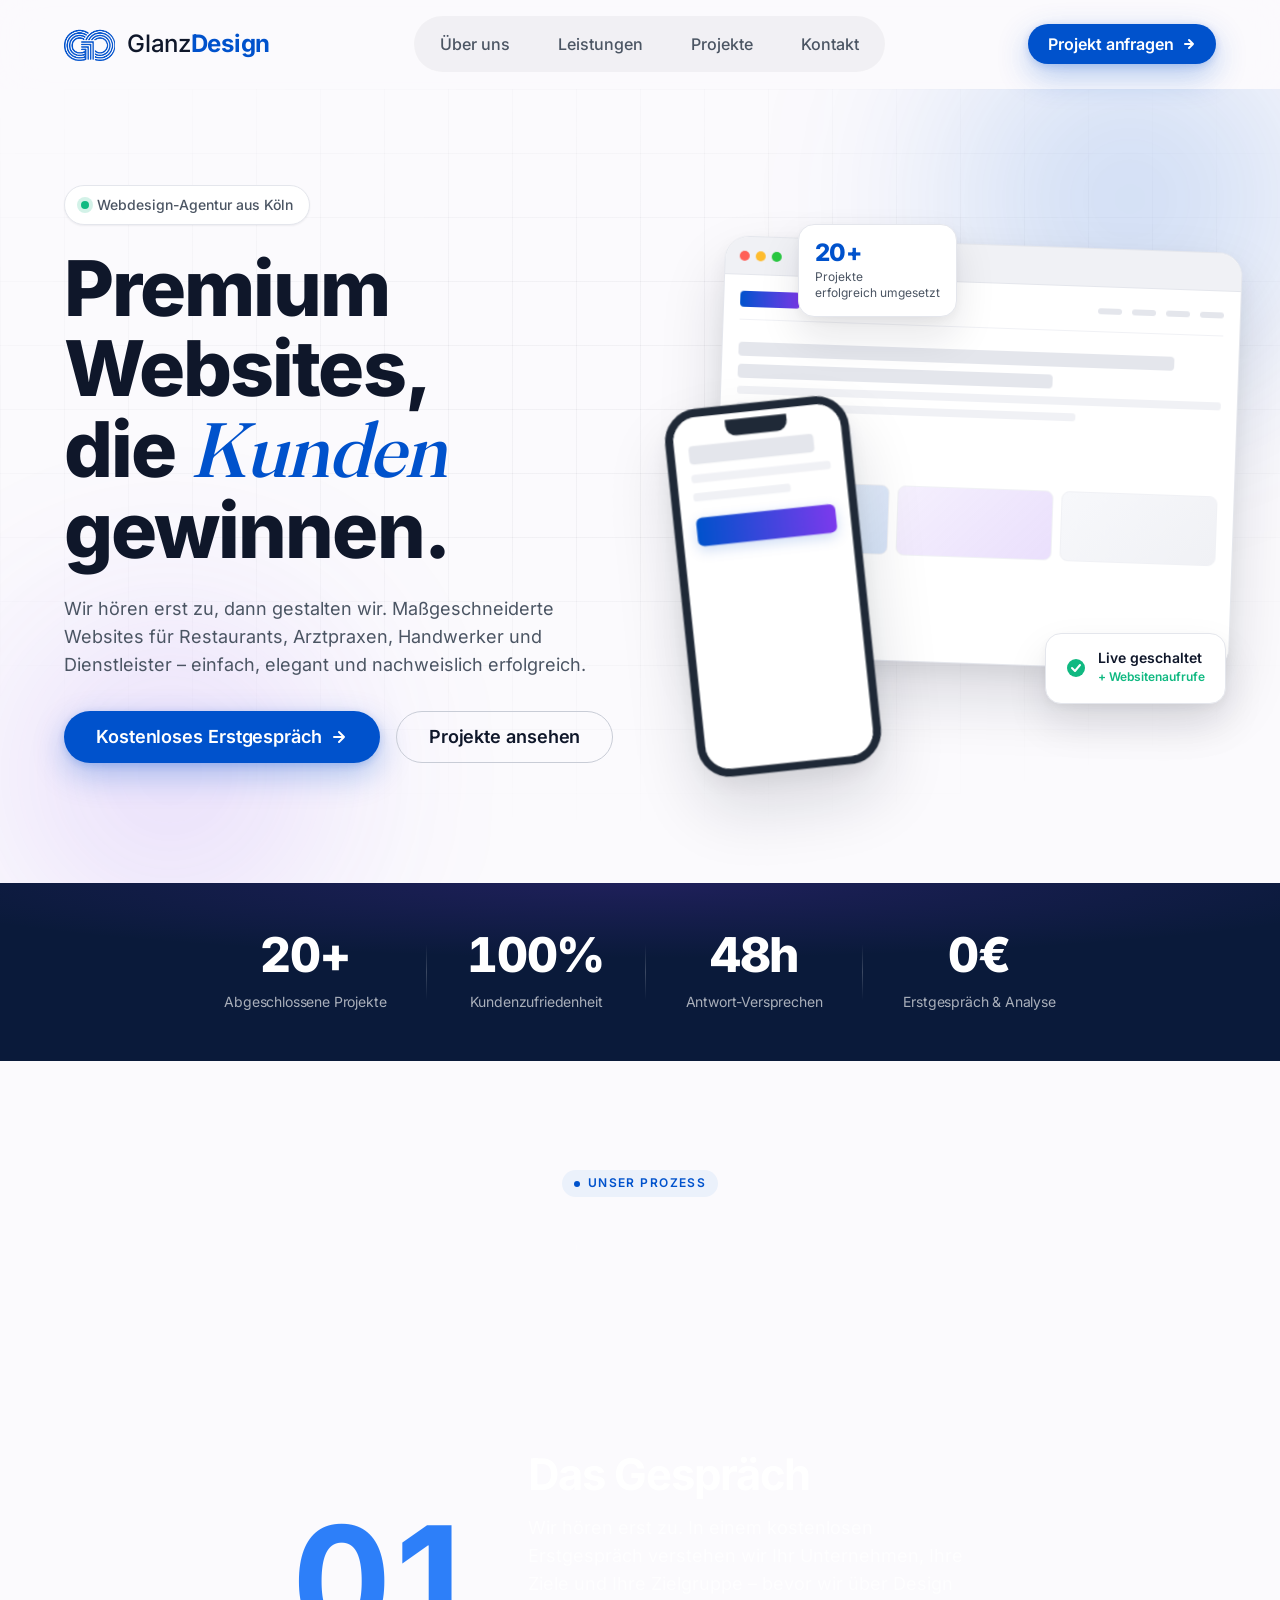
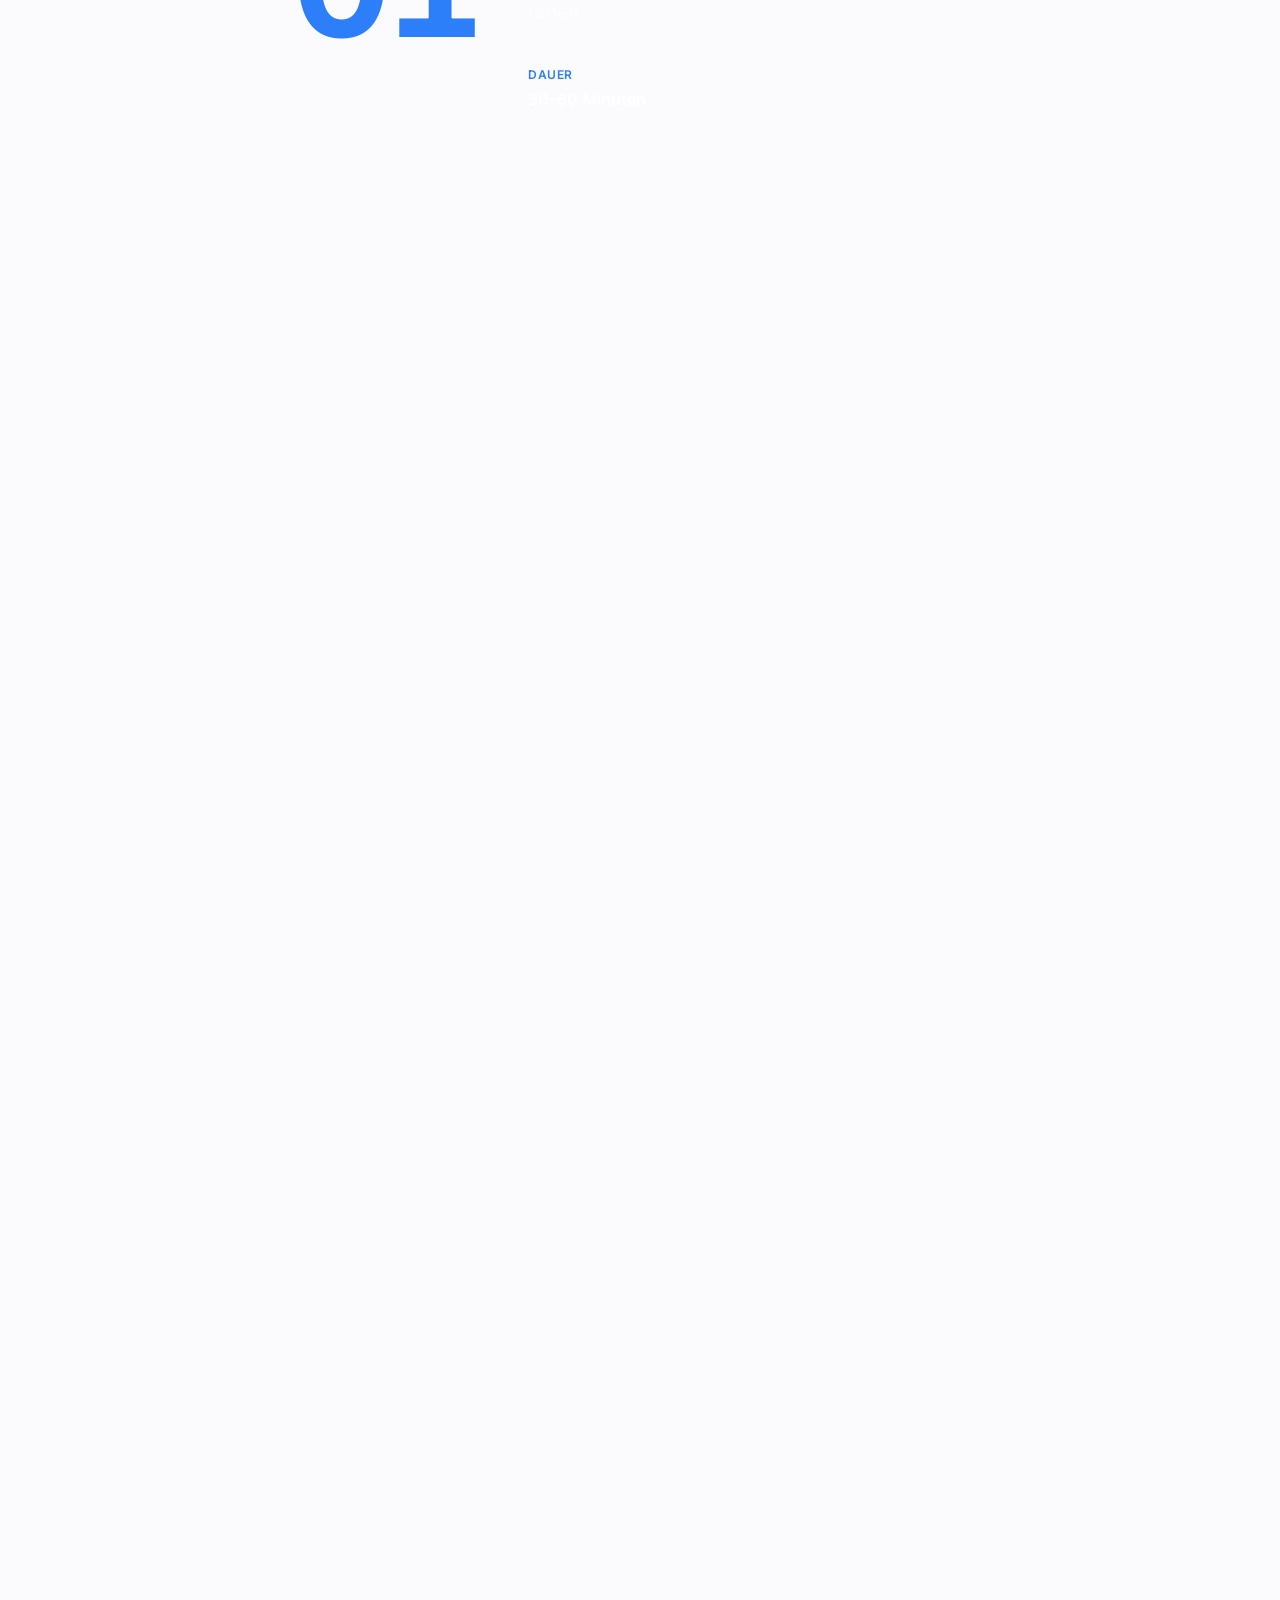
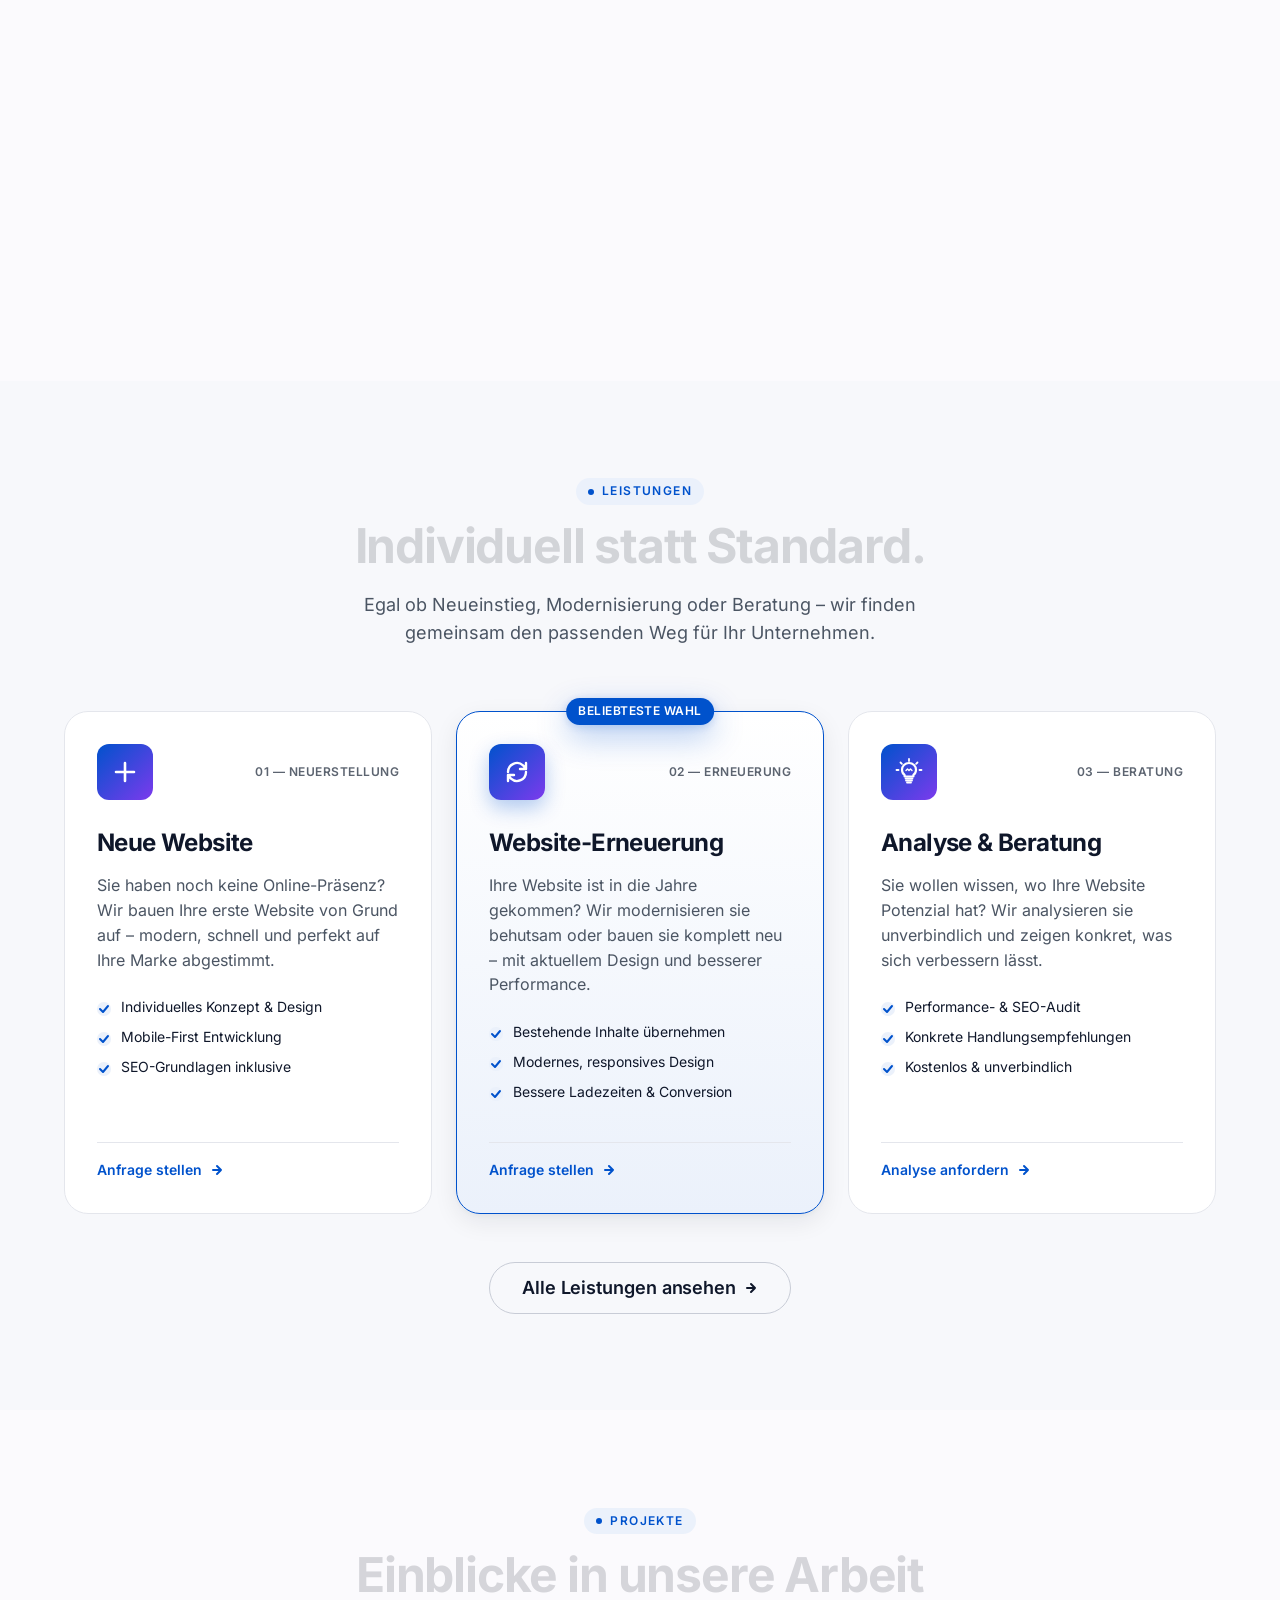
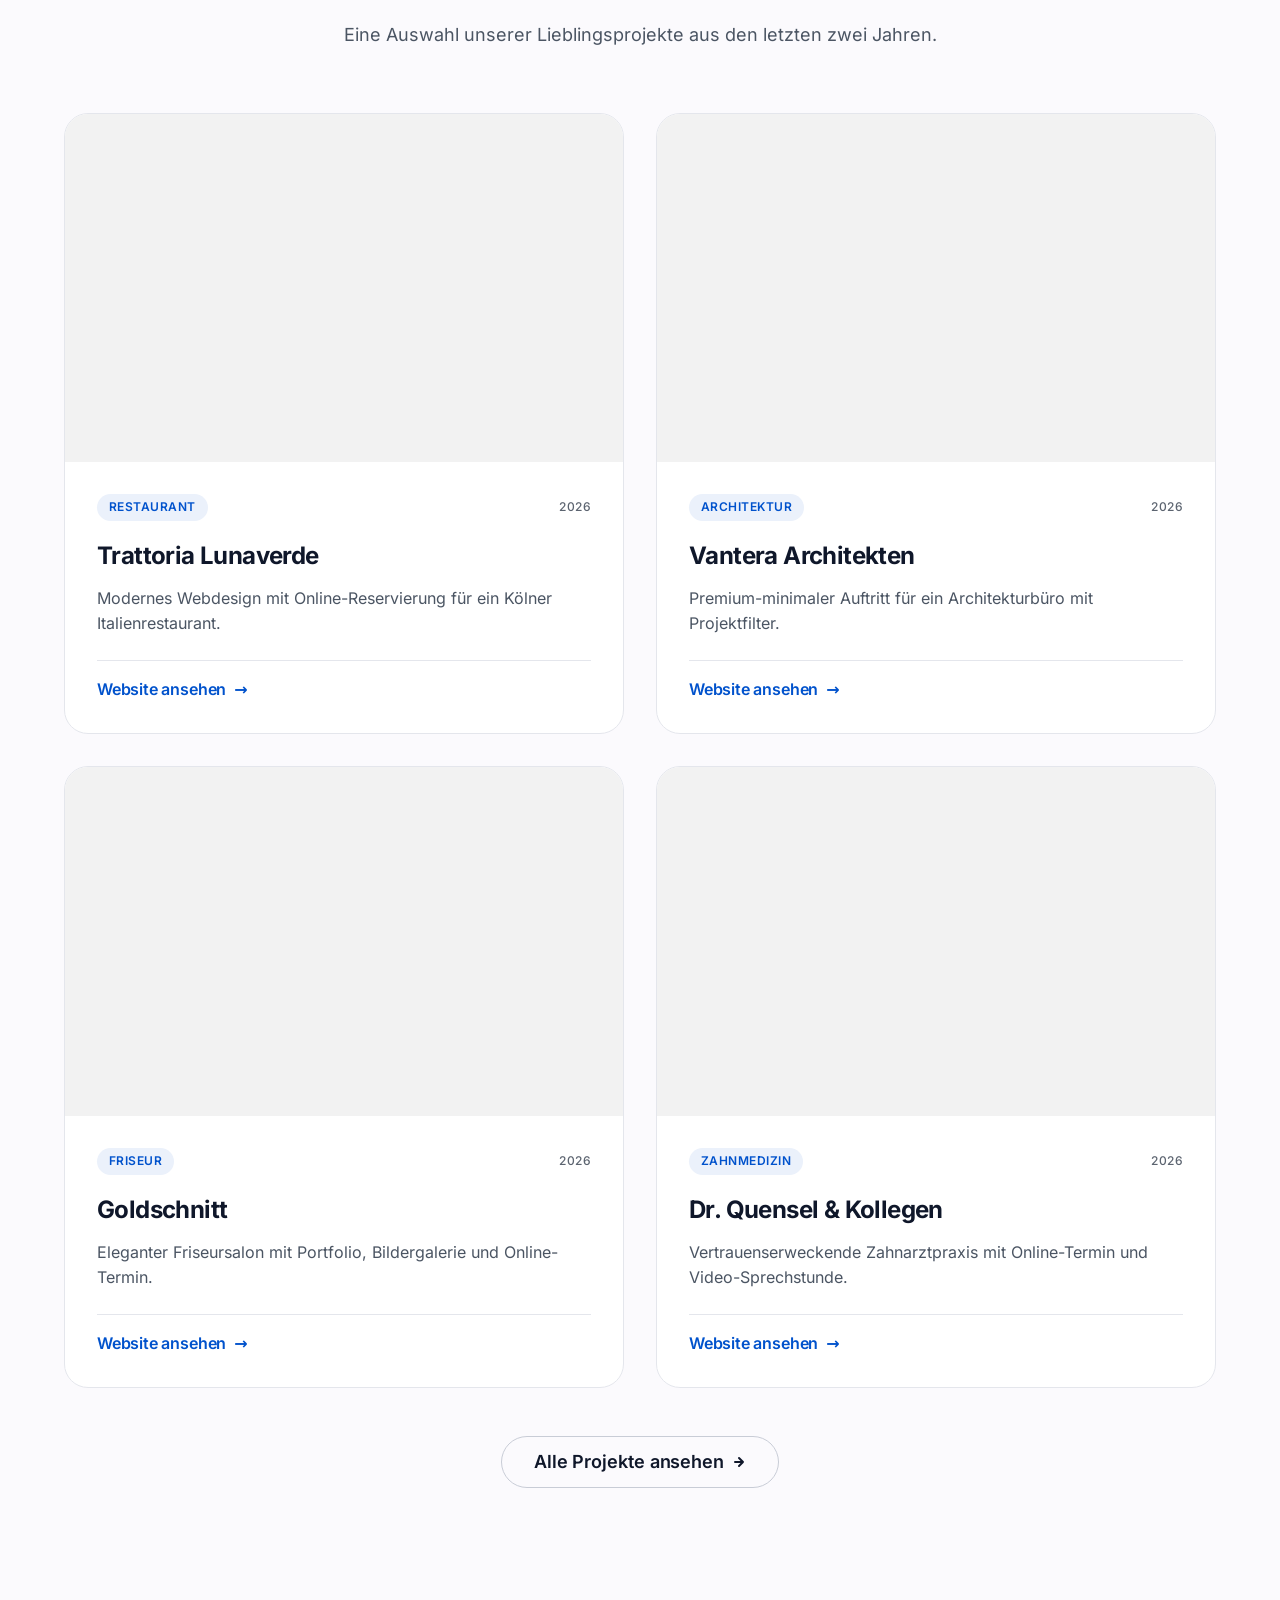
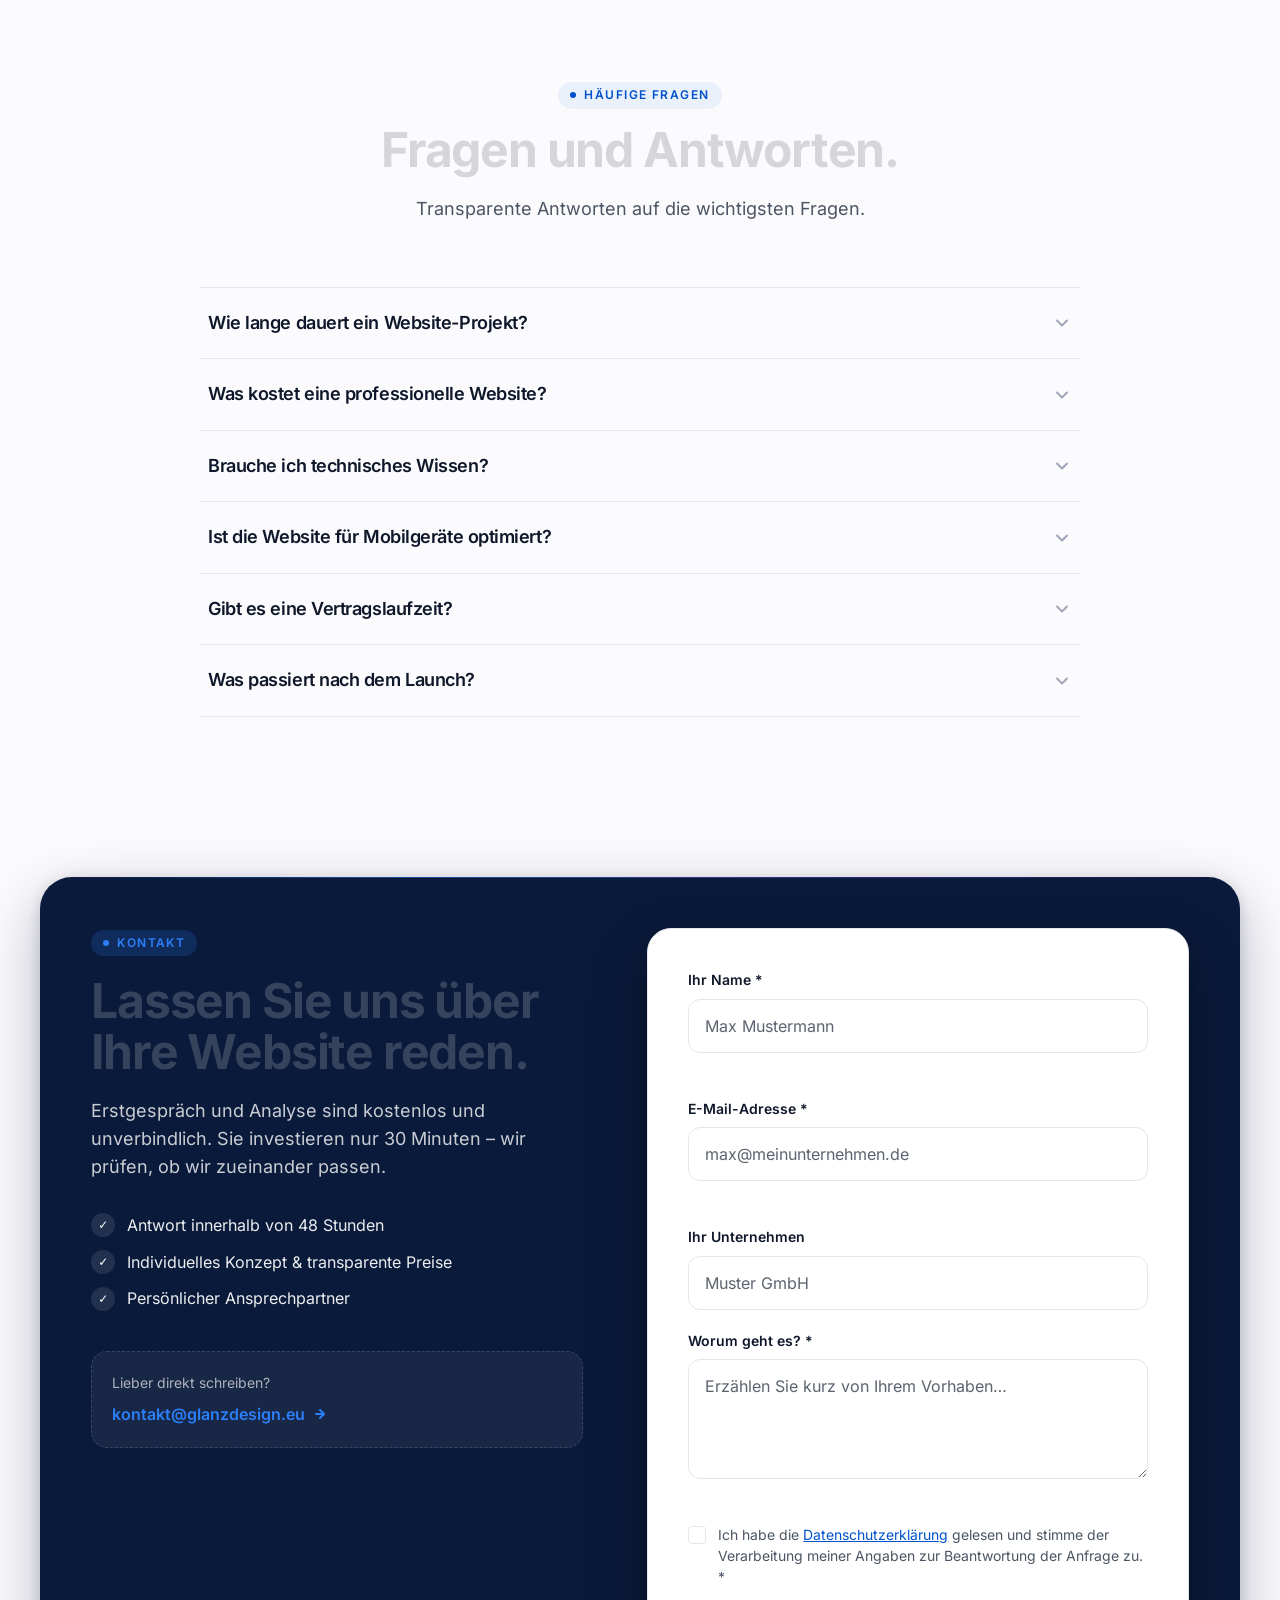
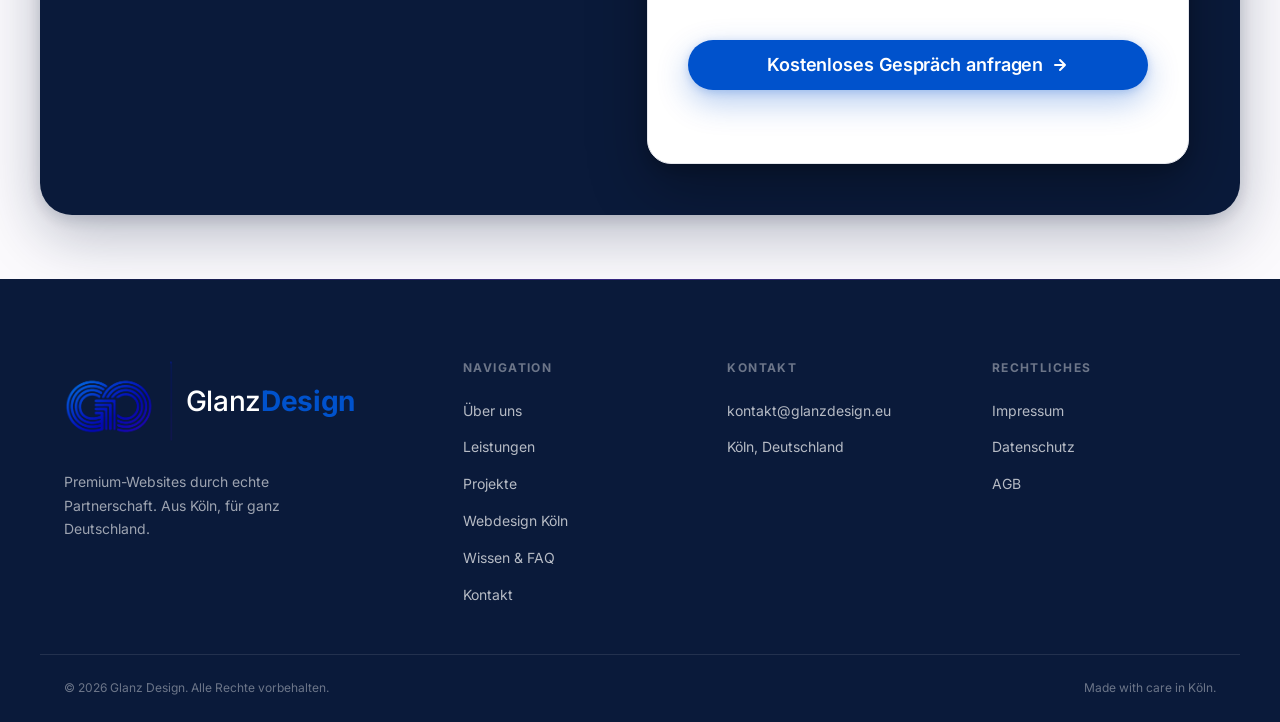
==== commit 1c94e93a: "Kontaktformular: Headline-Fill-Buchstaben des Titels auf Weiß (war schwarz auf dunkelblau) Co-Author" ====
--- a/index.html
+++ b/index.html
@@ -34,7 +34,7 @@
       } catch (_) {}
     </script>
 
-    <link rel="stylesheet" href="assets/css/main.css?v=30">
+    <link rel="stylesheet" href="assets/css/main.css?v=31">
 
     <noscript>
         <style>
--- a/assets/css/main.css
+++ b/assets/css/main.css
@@ -3886,6 +3886,10 @@
 /* Text-Anpassungen innerhalb des Panels */
 .section.contact .contact__title {
   color: var(--color-white);
+  /* Headline-Fill liegt auf dunkelblauem Panel → helle Buchstaben-Variablen,
+     sonst wären die .char-Spans dunkel (schwarz auf dunkelblau = unsichtbar). */
+  --char-dim: rgba(255, 255, 255, 0.18);
+  --char-on: var(--color-white);
 }
 
 .section.contact .contact__text {
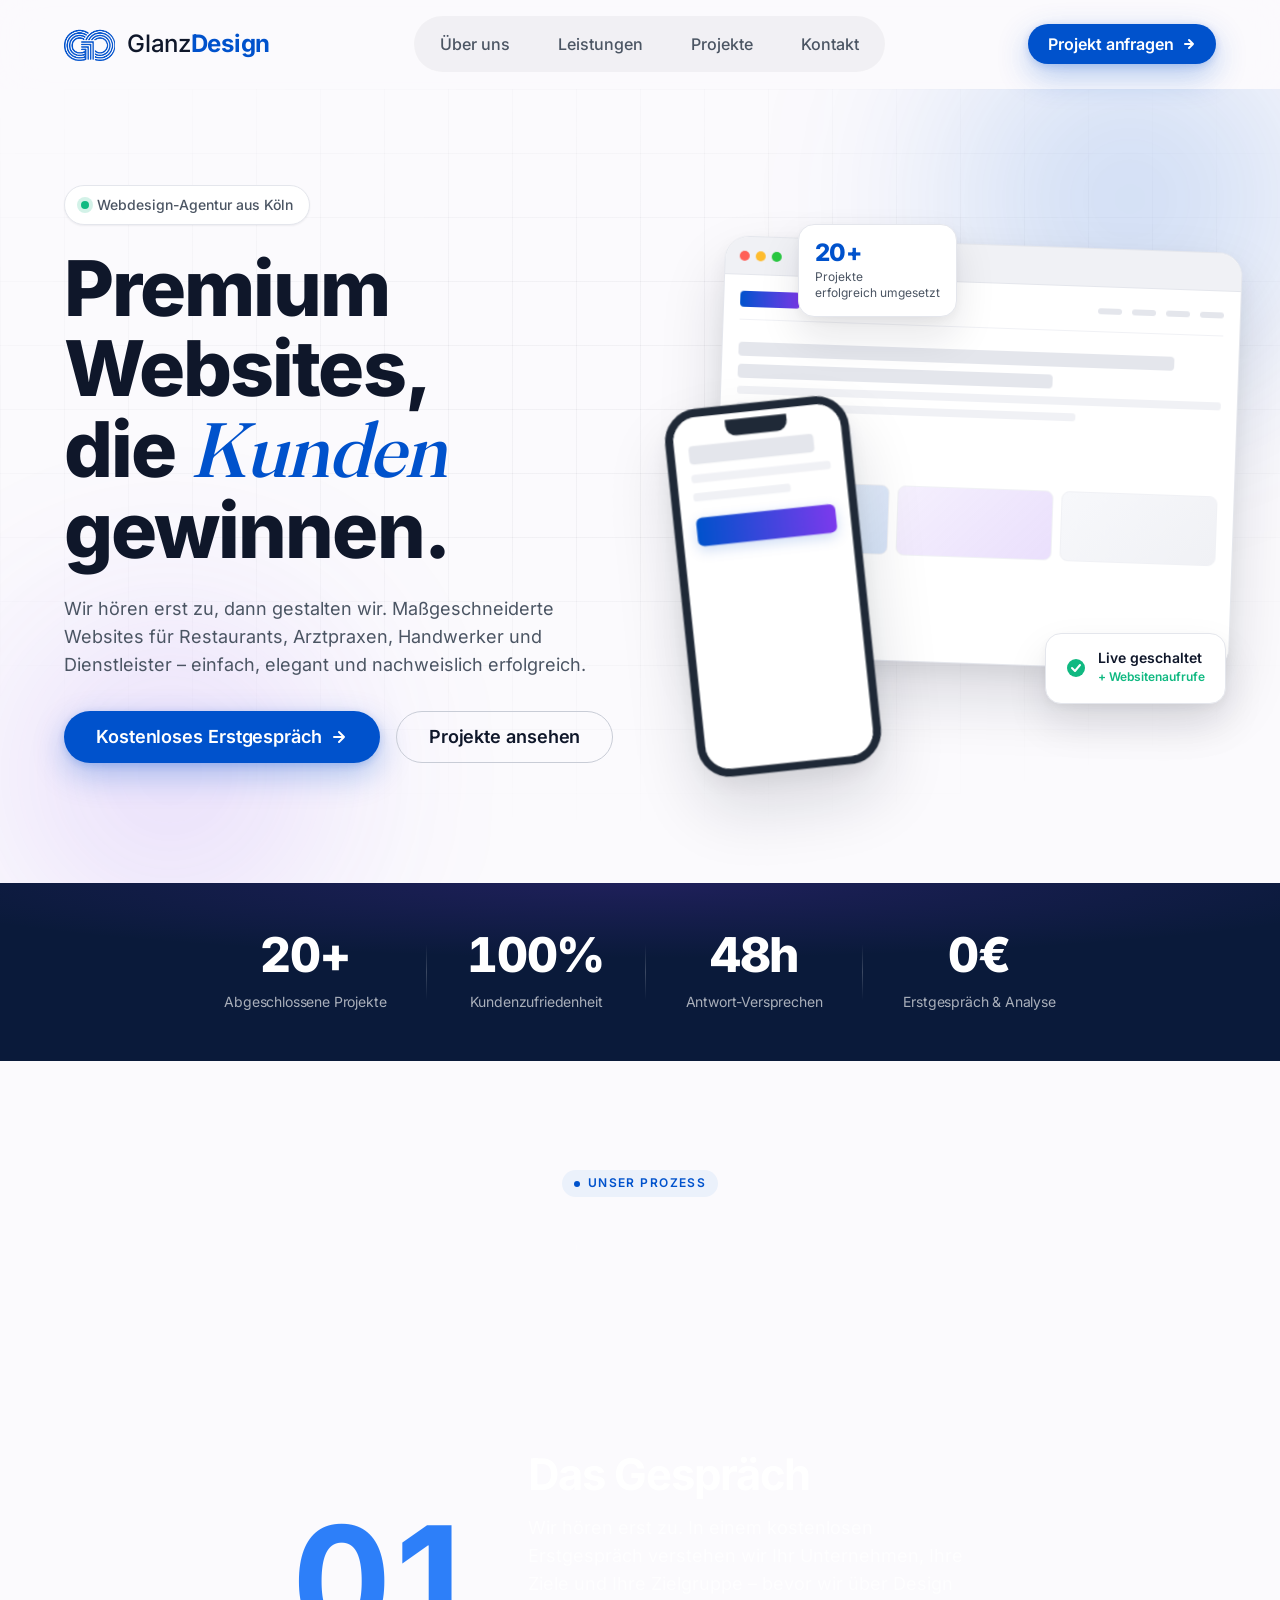
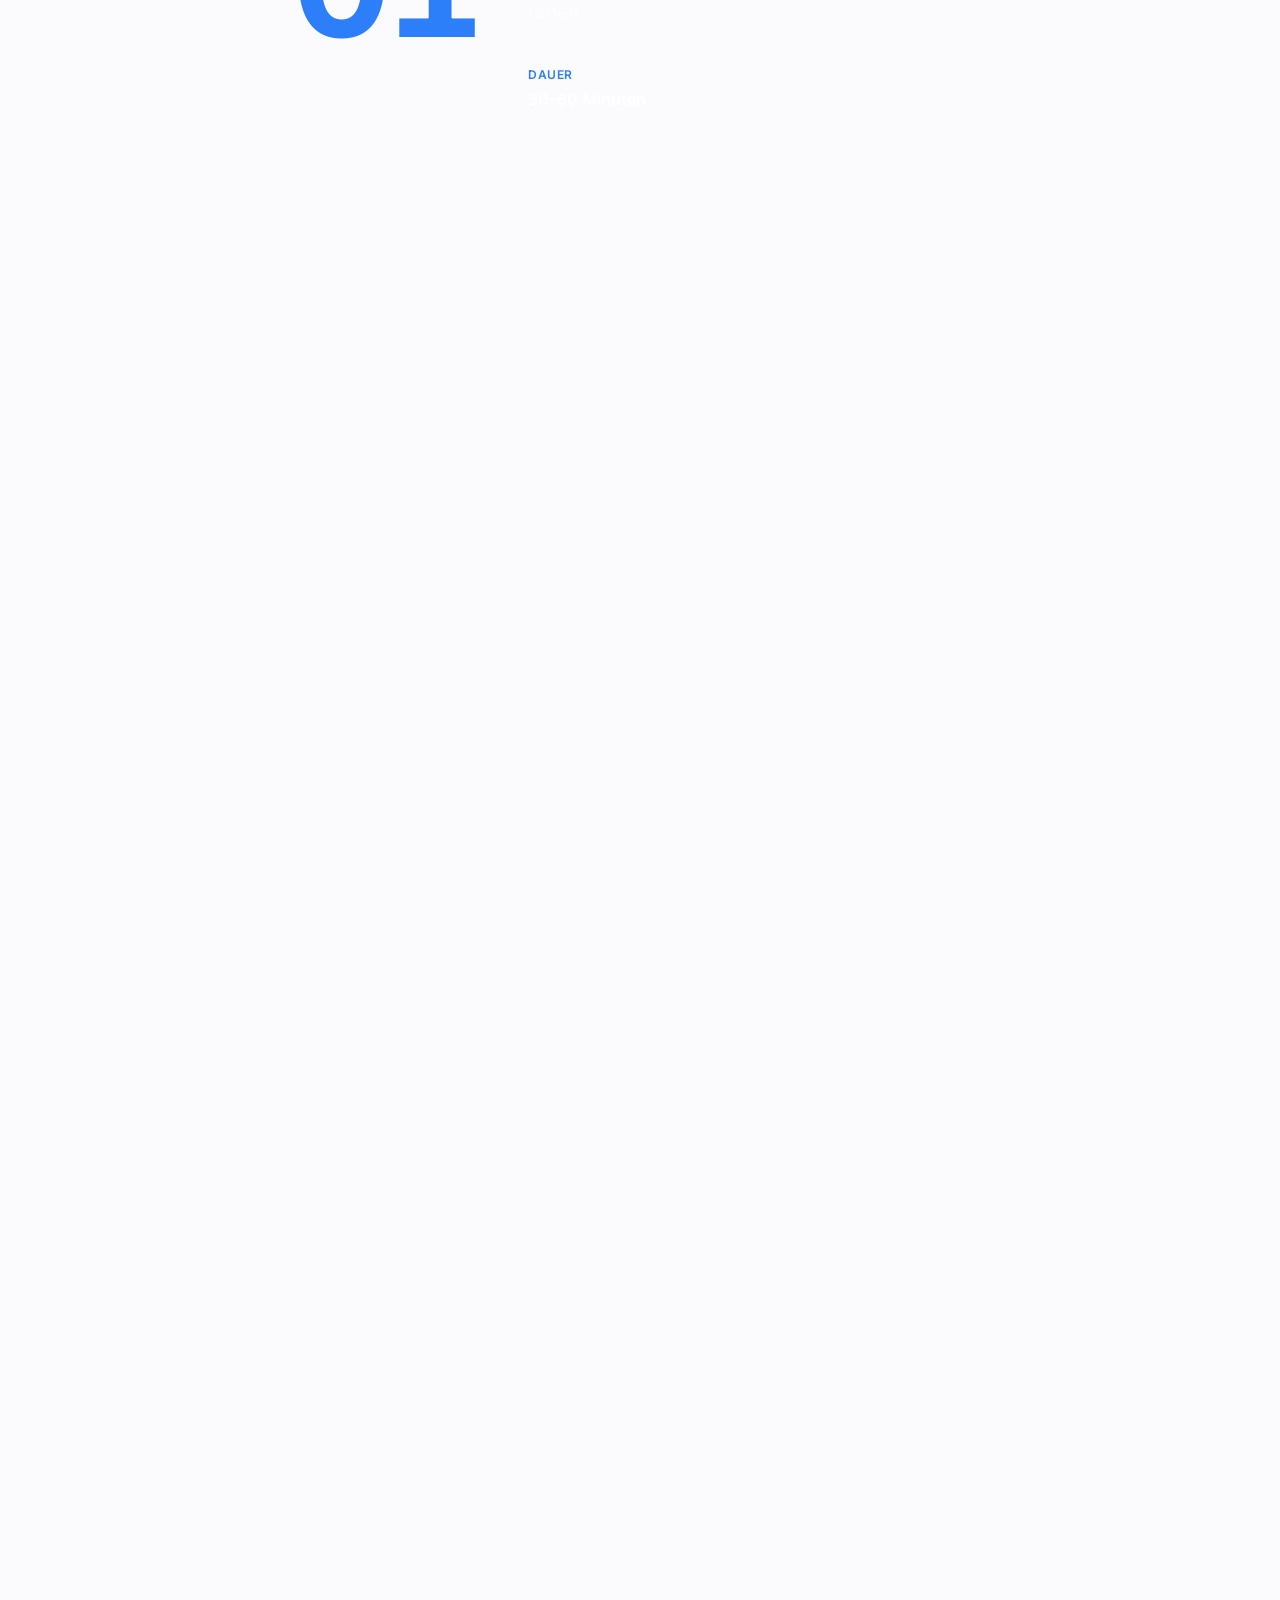
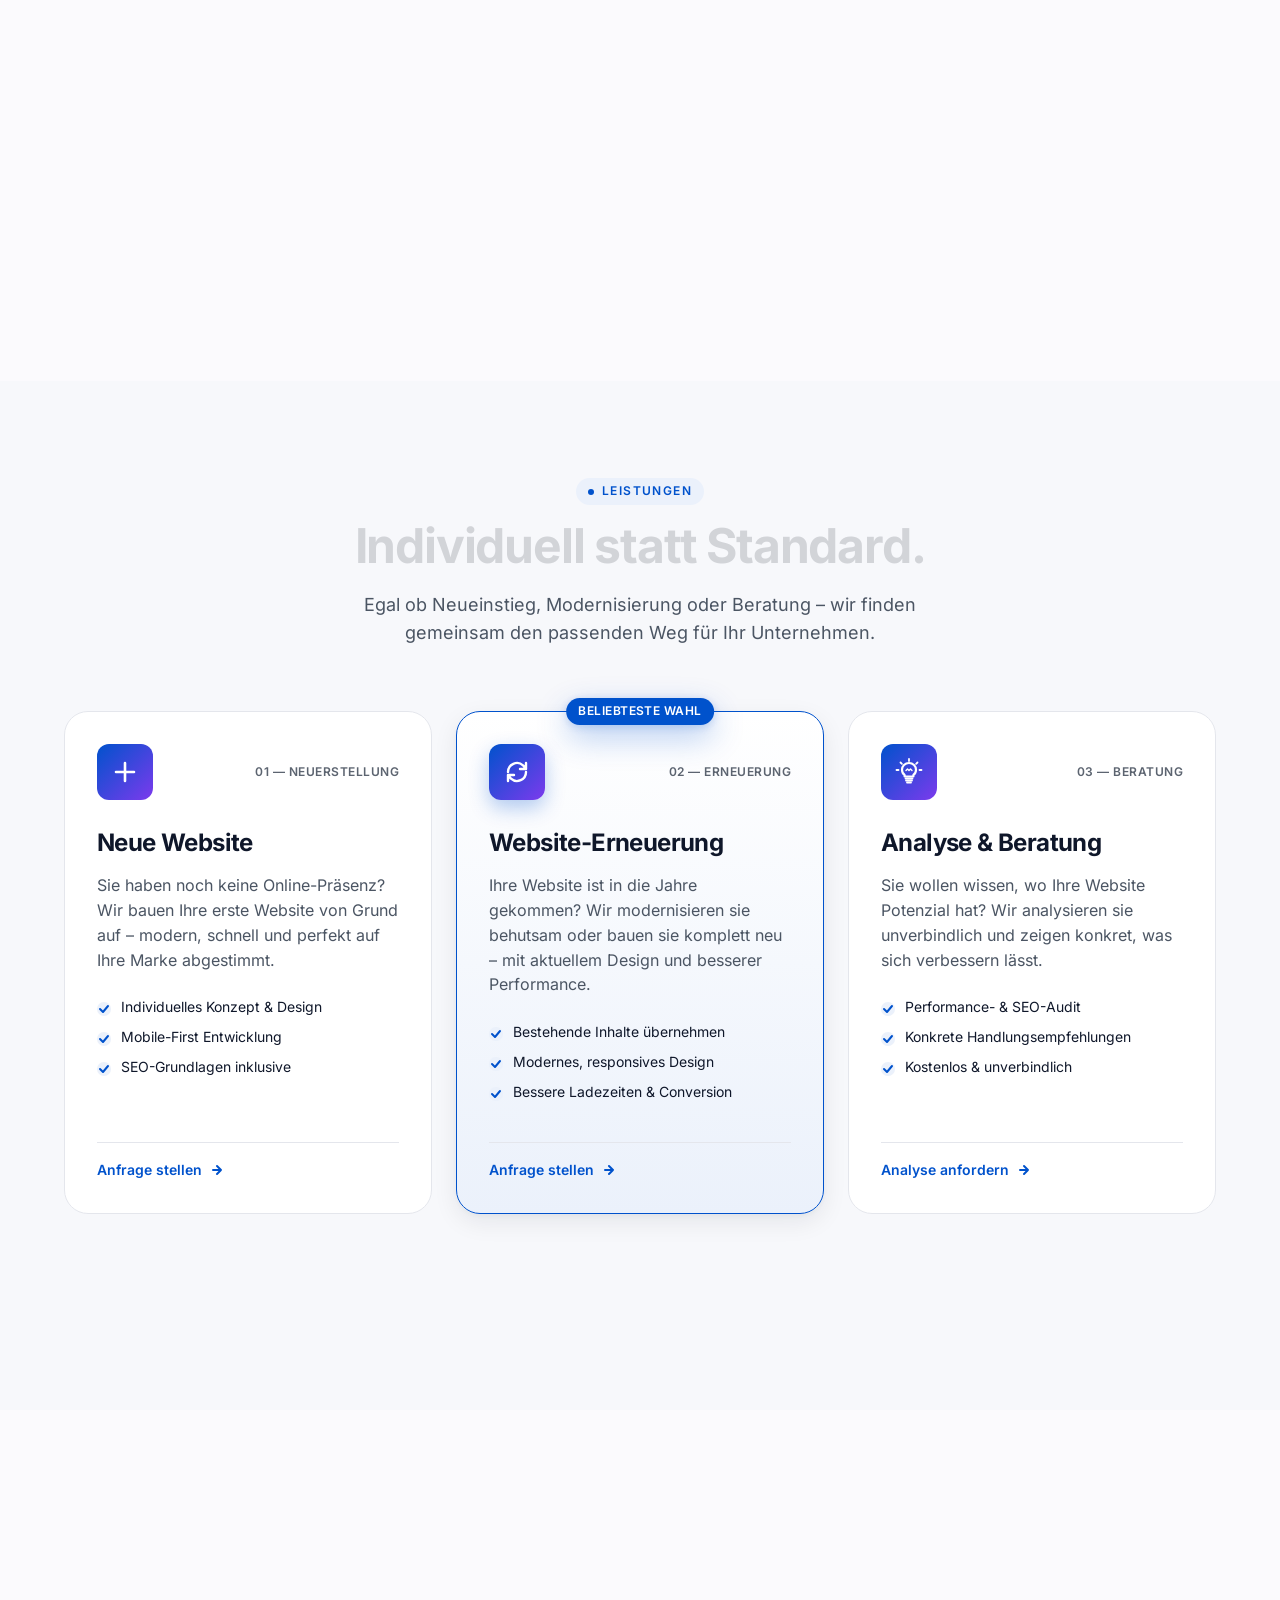
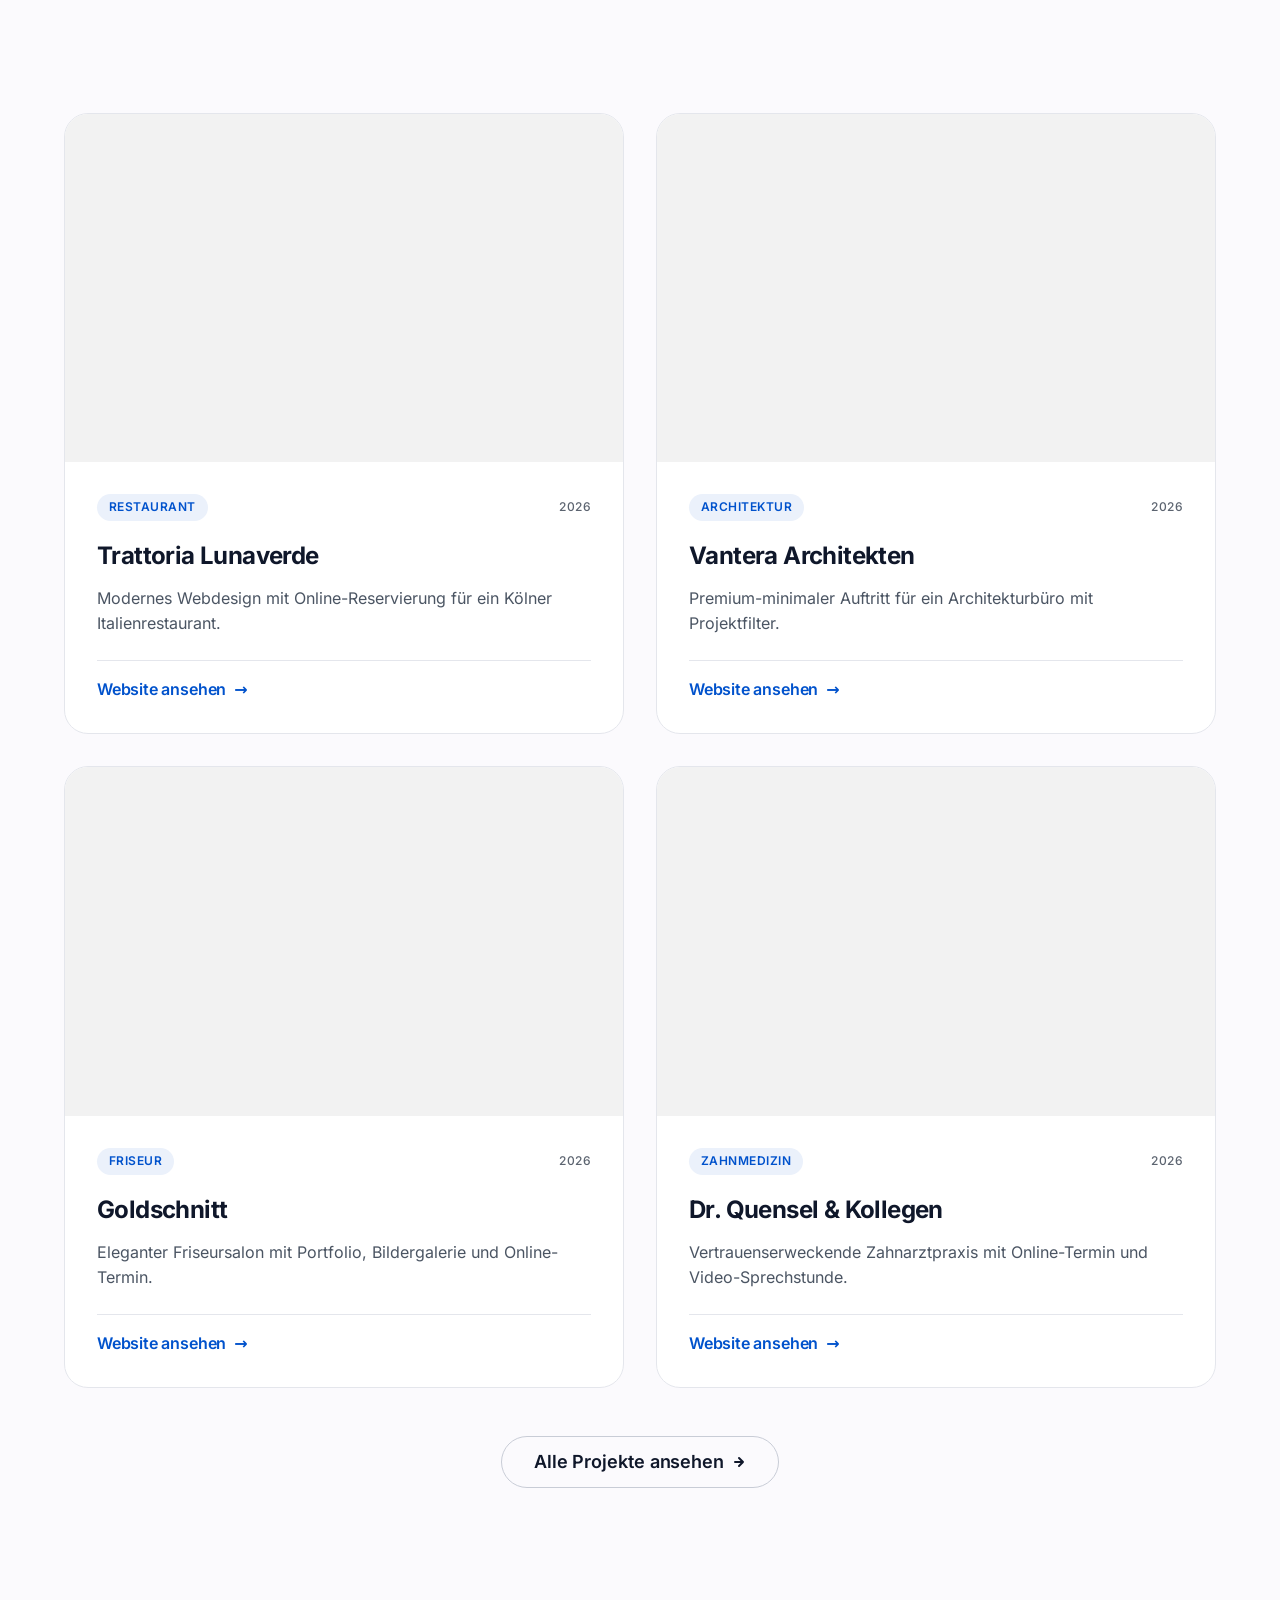
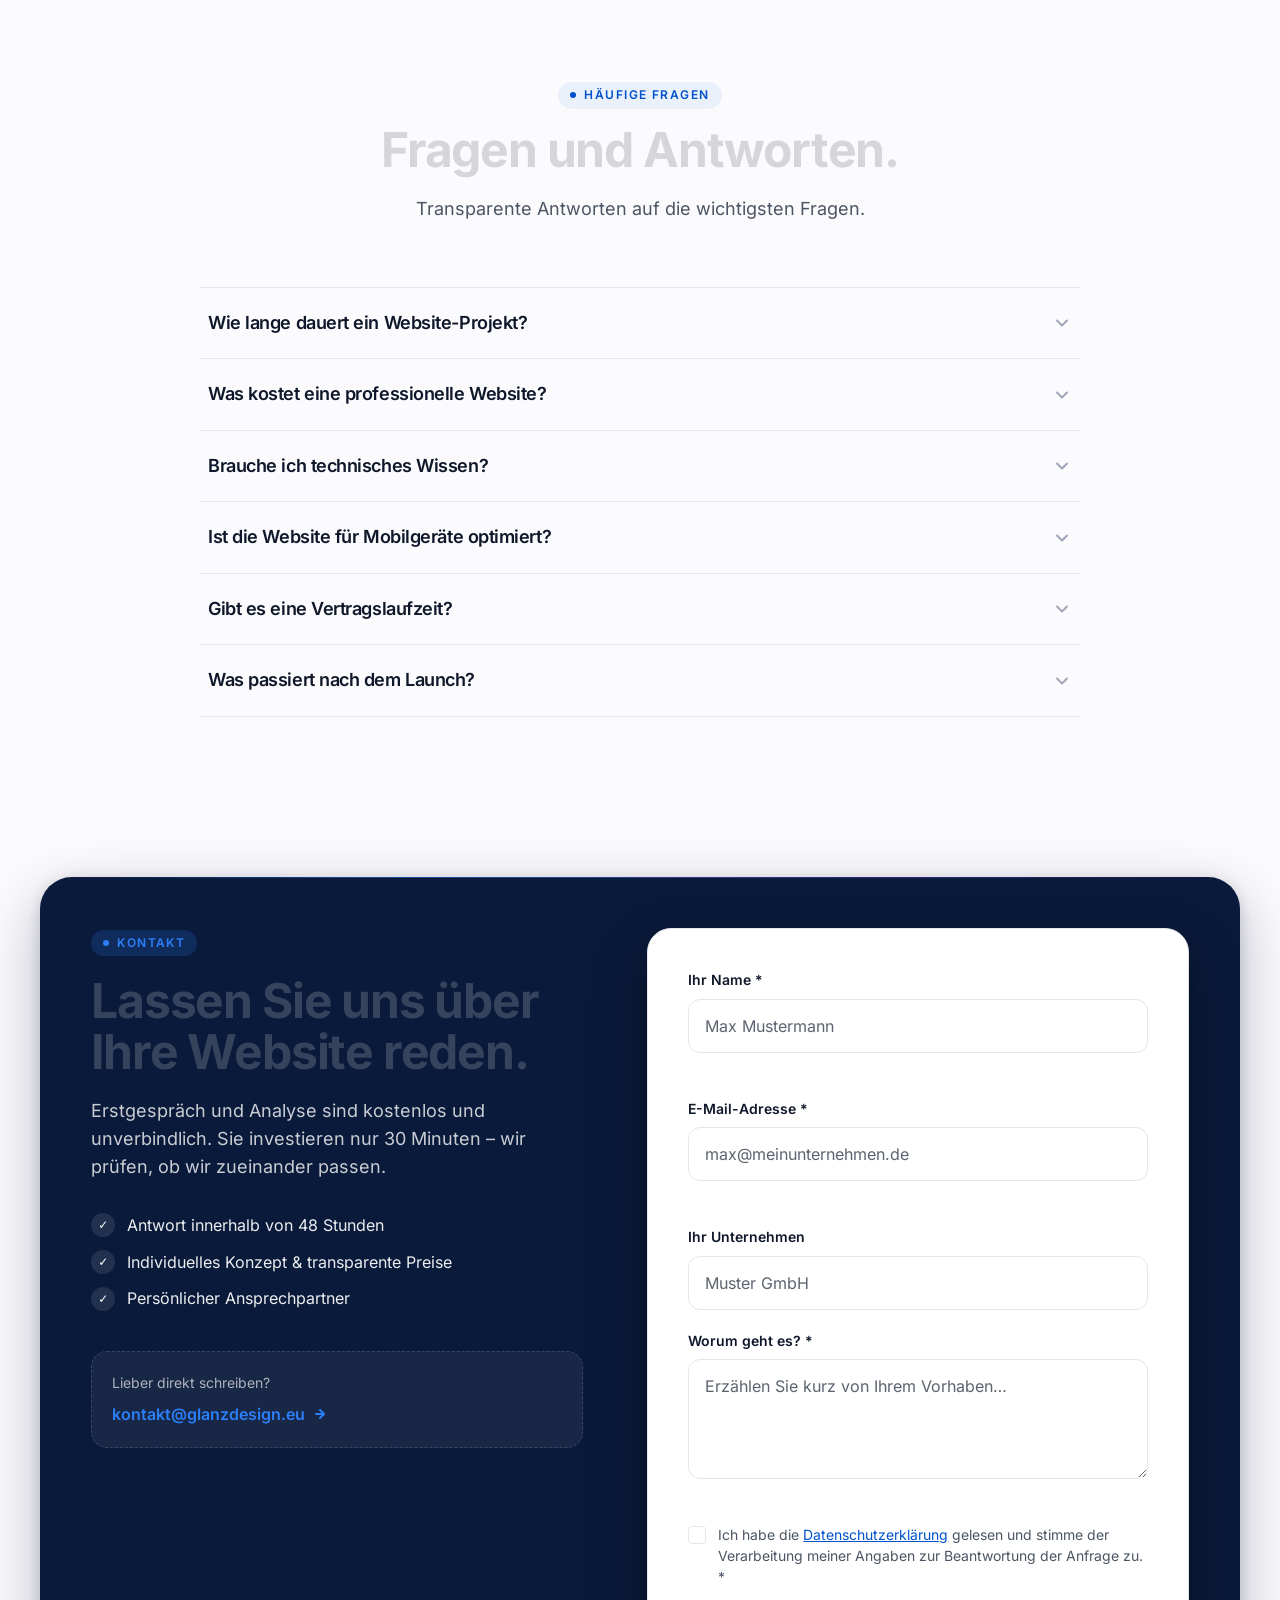
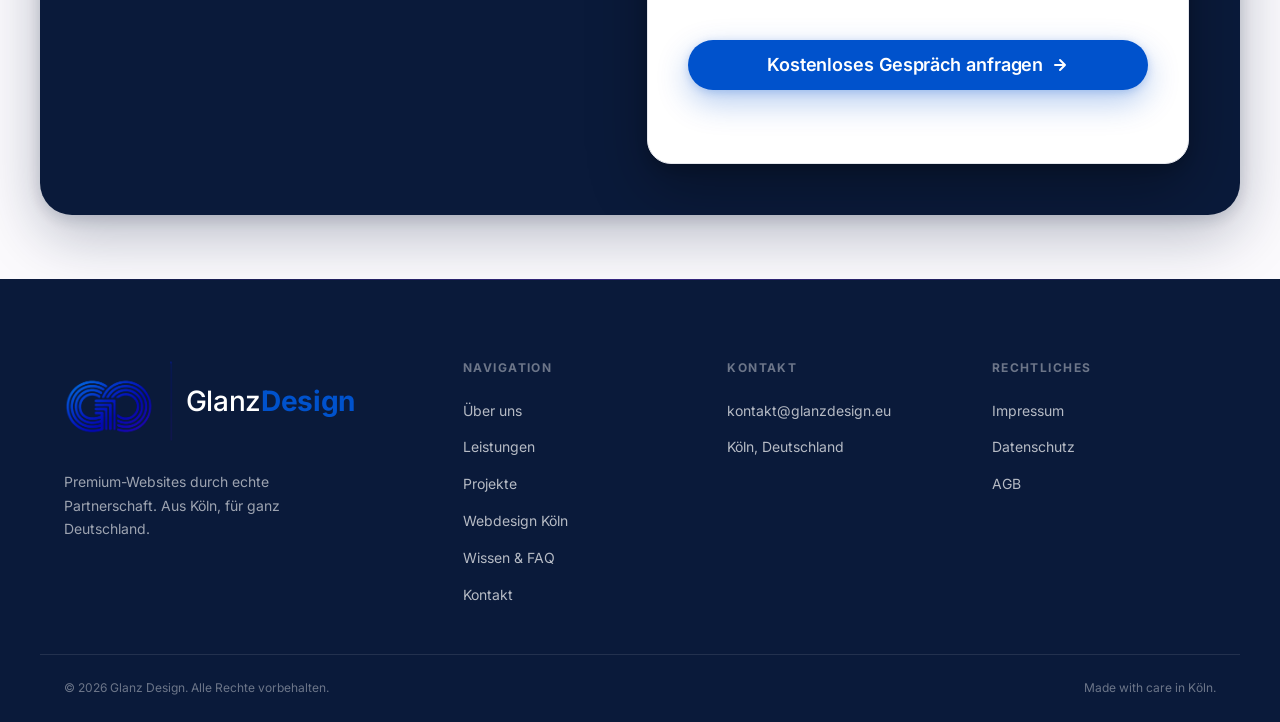
==== commit af9d3d50: "Favicon: quadratisches Profil-Icon statt verzerrtem Logo (Browser-Tab + Google-Suche) Bisher zeigte " ====
--- a/index.html
+++ b/index.html
@@ -13,16 +13,17 @@
     <meta property="og:locale" content="de_DE">
     <meta property="og:url" content="https://glanzdesign.eu/">
     <meta property="og:site_name" content="Glanz Design">
-    <meta property="og:image" content="https://glanzdesign.eu/assets/images/logo.png">
+    <meta property="og:image" content="https://glanzdesign.eu/assets/images/social-card.png">
     <meta name="twitter:card" content="summary">
     <meta name="twitter:title" content="Webdesign Köln – Premium-Websites für KMU | Glanz Design">
     <meta name="twitter:description" content="Webdesign aus Köln für KMU. Einfach, elegant, wirksam.">
-    <meta name="twitter:image" content="https://glanzdesign.eu/assets/images/logo.png">
+    <meta name="twitter:image" content="https://glanzdesign.eu/assets/images/social-card.png">
 
     <link rel="preload" as="font" type="font/woff2" href="assets/fonts/inter-latin.woff2" crossorigin>
     <link rel="preload" as="font" type="font/woff2" href="assets/fonts/fraunces-latin.woff2" crossorigin>
-    <link rel="icon" type="image/png" href="assets/images/logo.png">
-    <link rel="apple-touch-icon" href="assets/images/logo.png">
+    <link rel="icon" type="image/png" sizes="48x48" href="assets/images/favicon-48.png">
+    <link rel="icon" type="image/png" sizes="192x192" href="assets/images/favicon-192.png">
+    <link rel="apple-touch-icon" href="assets/images/apple-touch-icon.png">
 
     <script>
       // Preloader-Skip: bei interner Folge-Navigation sofort sichtbarer Content,
@@ -34,7 +35,7 @@
       } catch (_) {}
     </script>
 
-    <link rel="stylesheet" href="assets/css/main.css?v=31">
+    <link rel="stylesheet" href="assets/css/main.css?v=32">
 
     <noscript>
         <style>
--- a/assets/css/main.css
+++ b/assets/css/main.css
@@ -3987,6 +3987,16 @@
   color: var(--char-on);
 }
 
+/* Opt-out: Auf Unterseiten, deren Hauptüberschrift beim Laden schon im Bild
+   ist, würde der Fill auf halbem Stand "hängen bleiben" (letzter Buchstabe
+   ungefüllt = sieht komisch aus). Dort erben die Buchstaben einfach die
+   normale Überschriften-Farbe → ganz normale, voll gefüllte Headline.
+   Aktiviert via <html data-no-headline-fill> auf der jeweiligen Seite. */
+[data-no-headline-fill] .char,
+[data-no-headline-fill] .char.is-visible {
+  color: inherit;
+}
+
 /* Dark-Sektion (z. B. Prozess): helle Schrift, dezent ausgegraut */
 [data-theme-target="dark"] {
   --char-dim: rgba(255, 255, 255, 0.16);
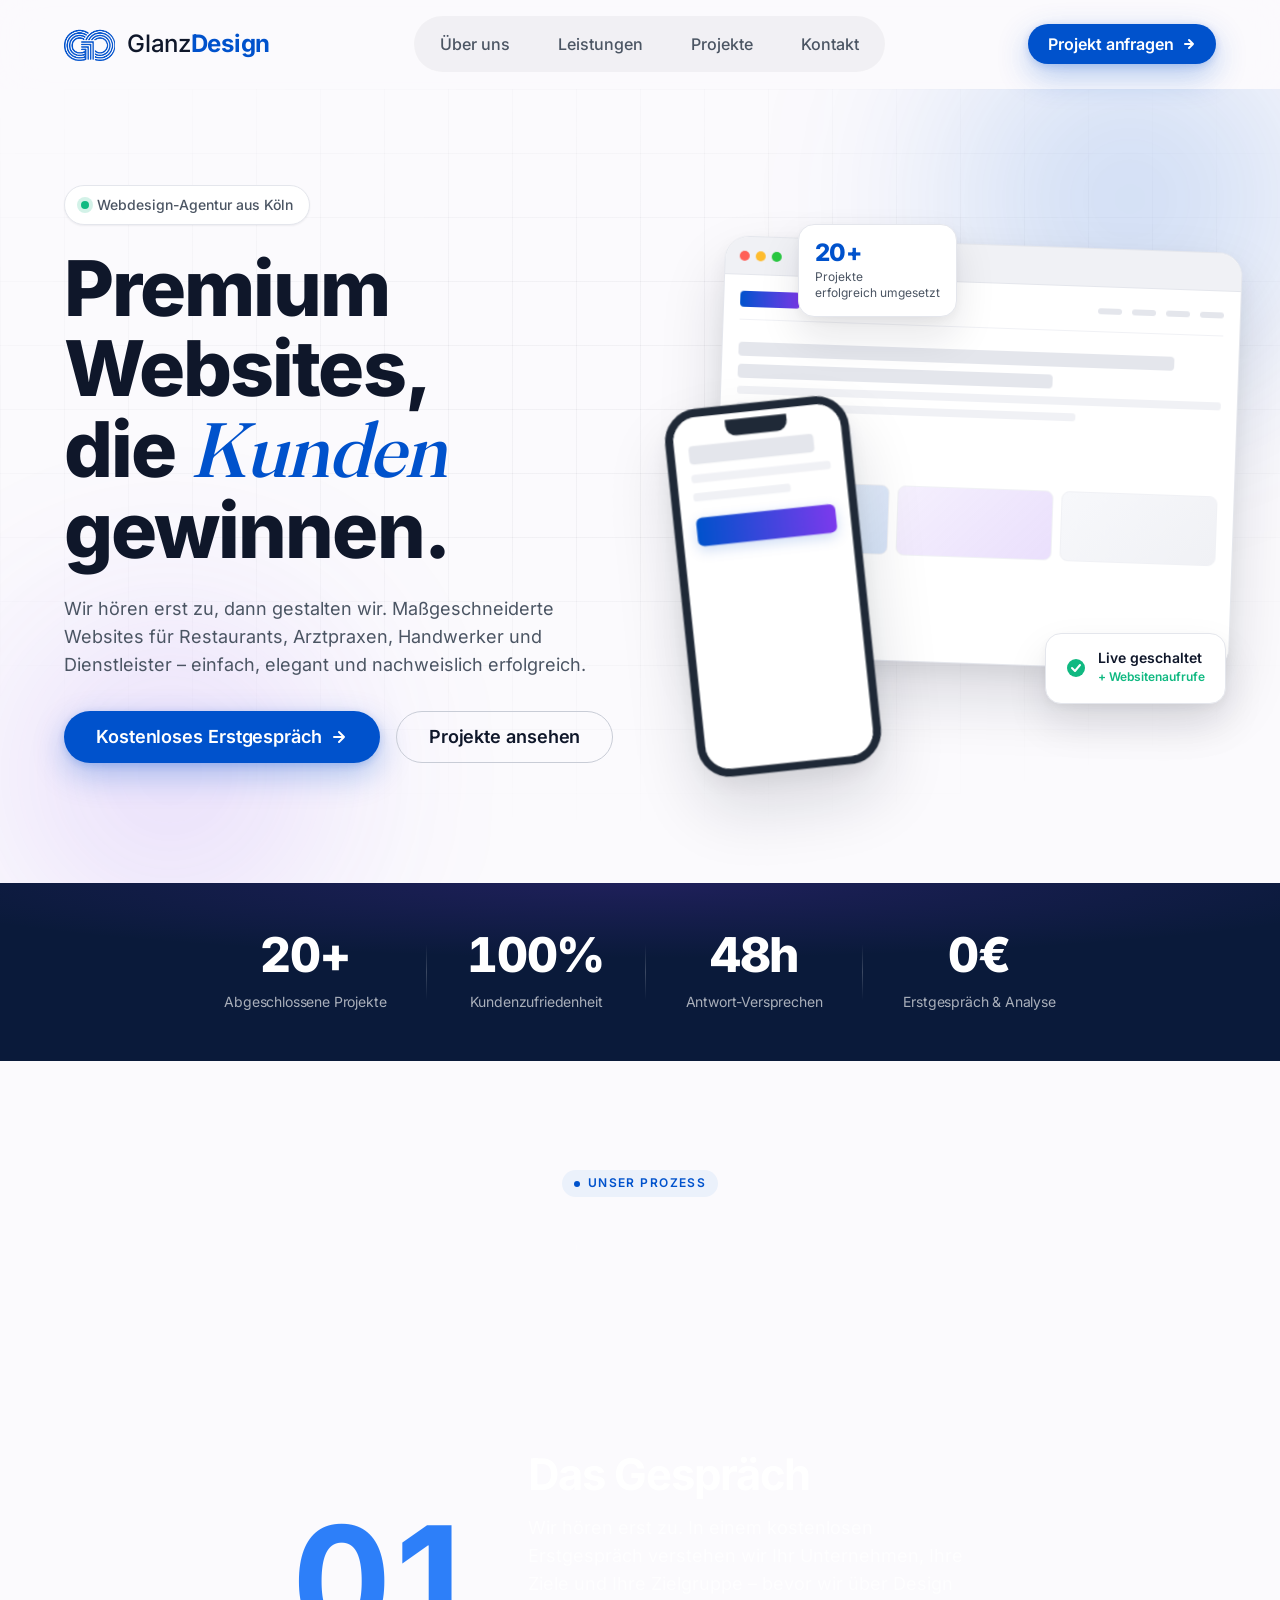
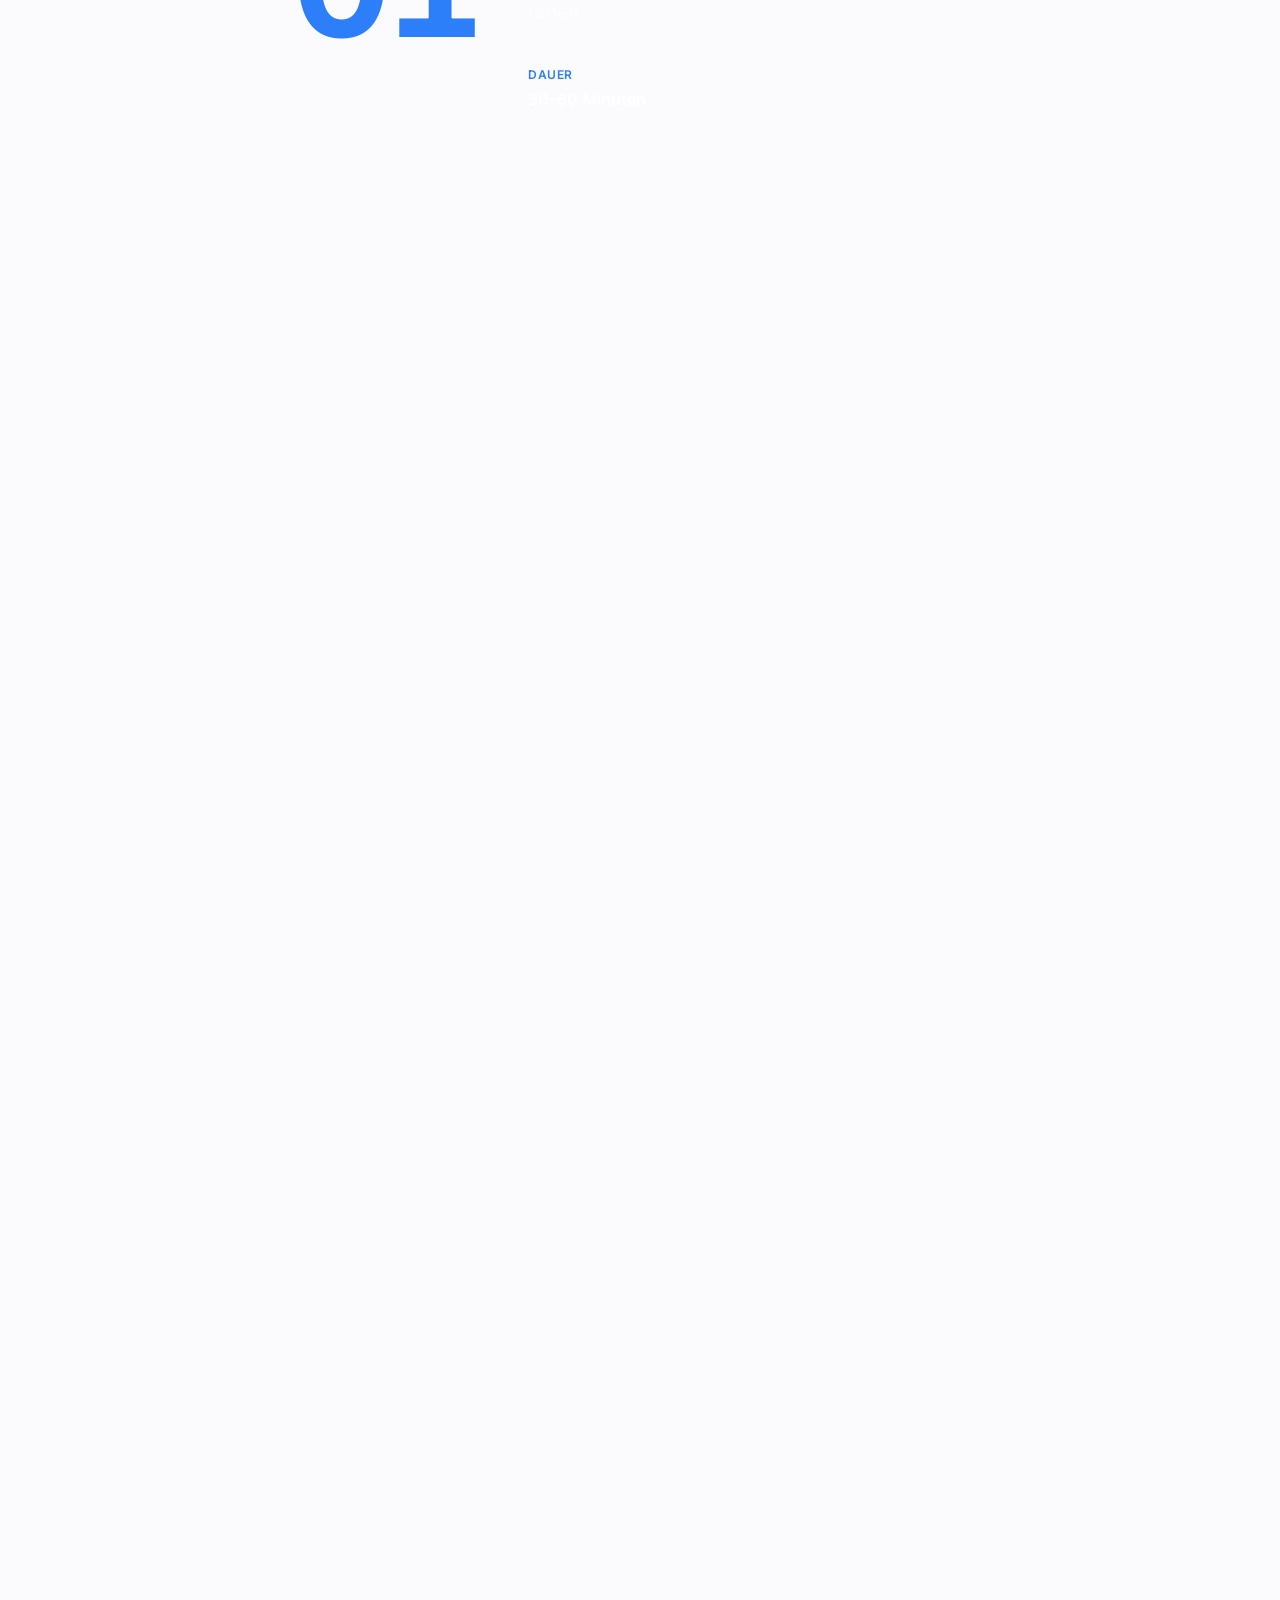
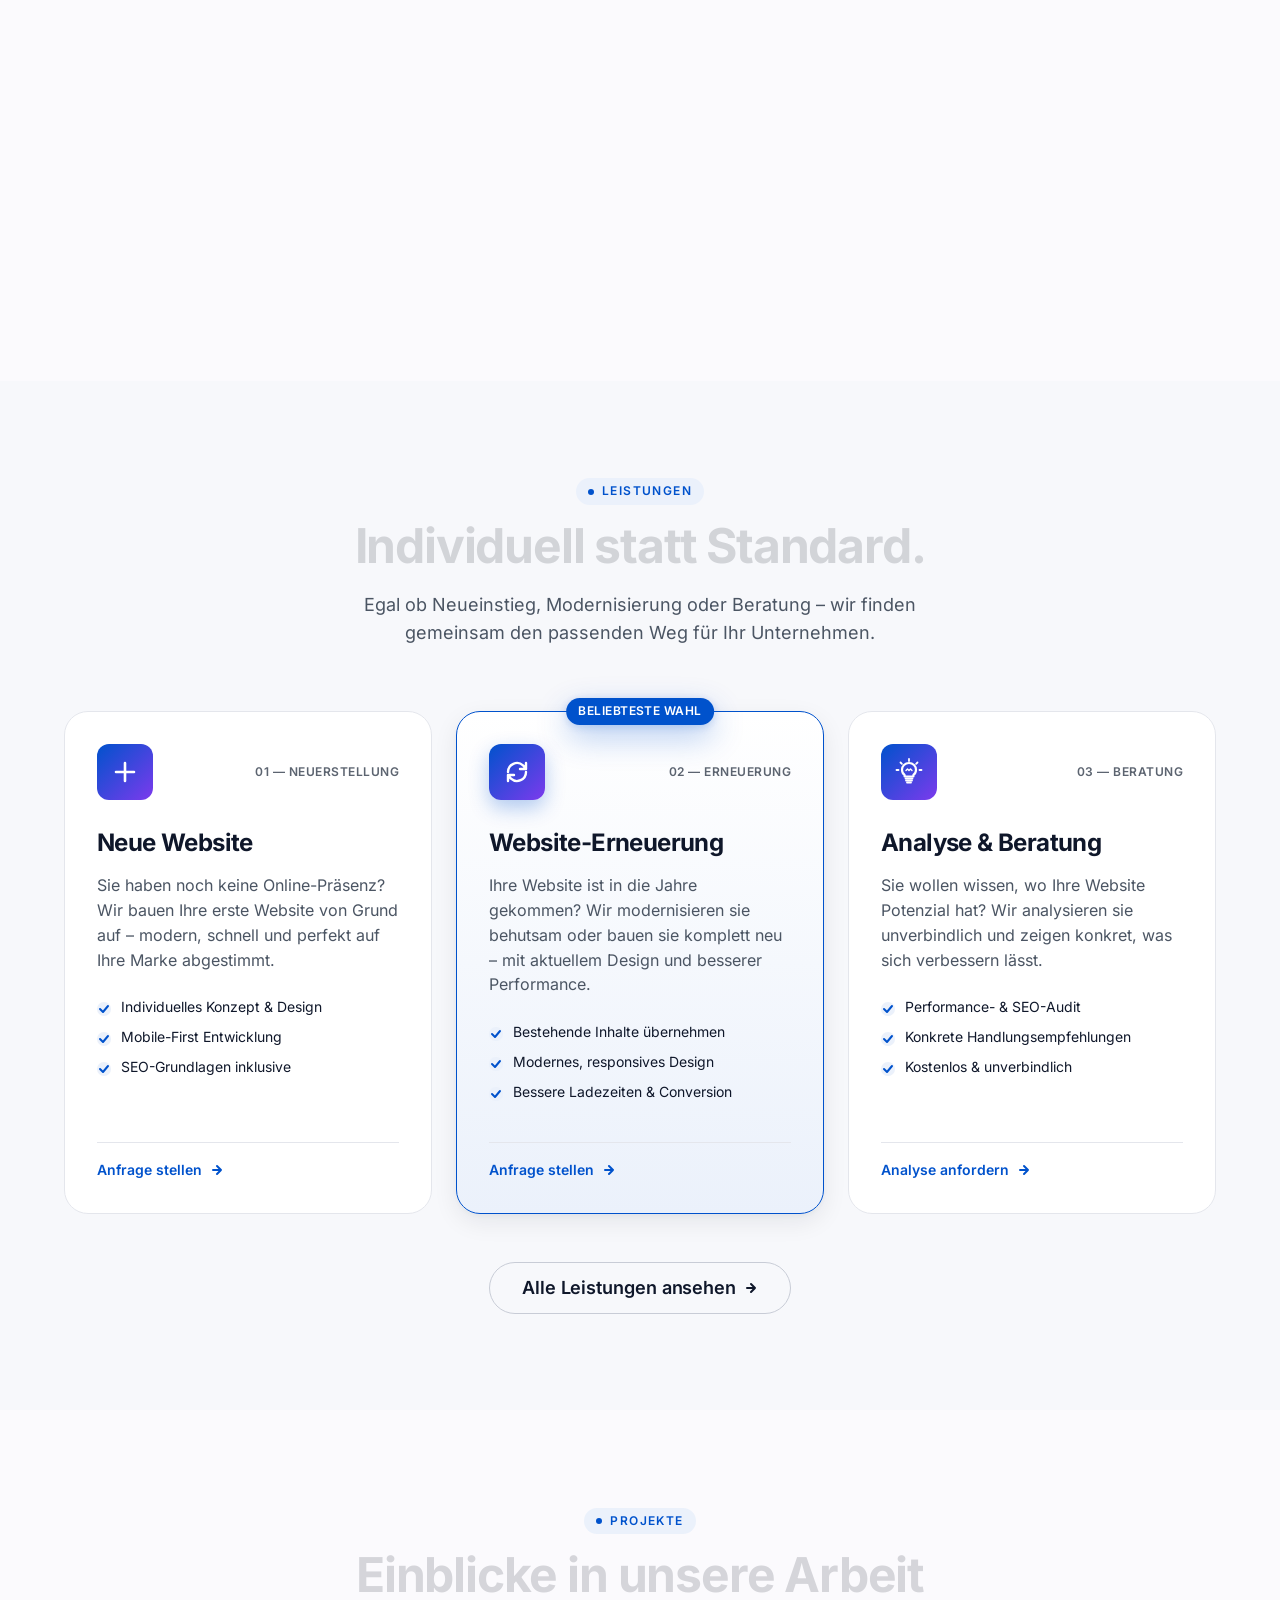
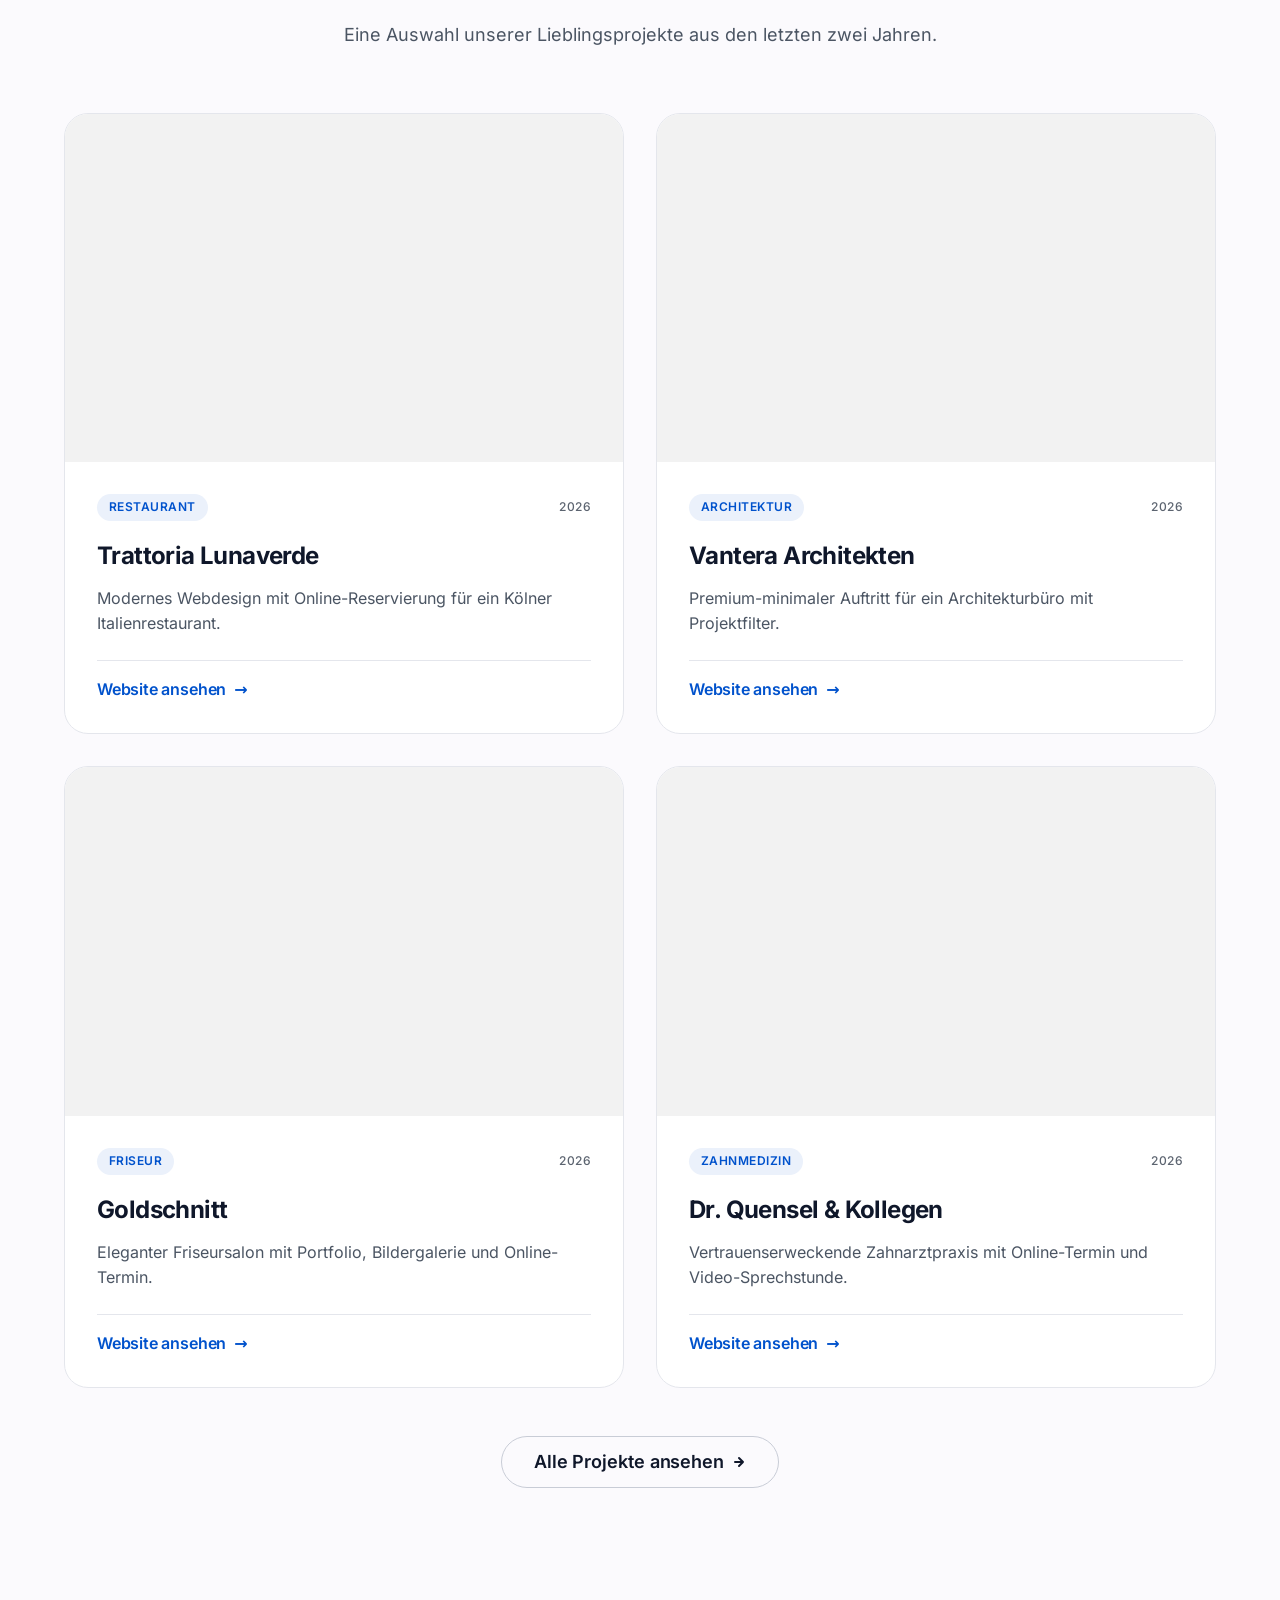
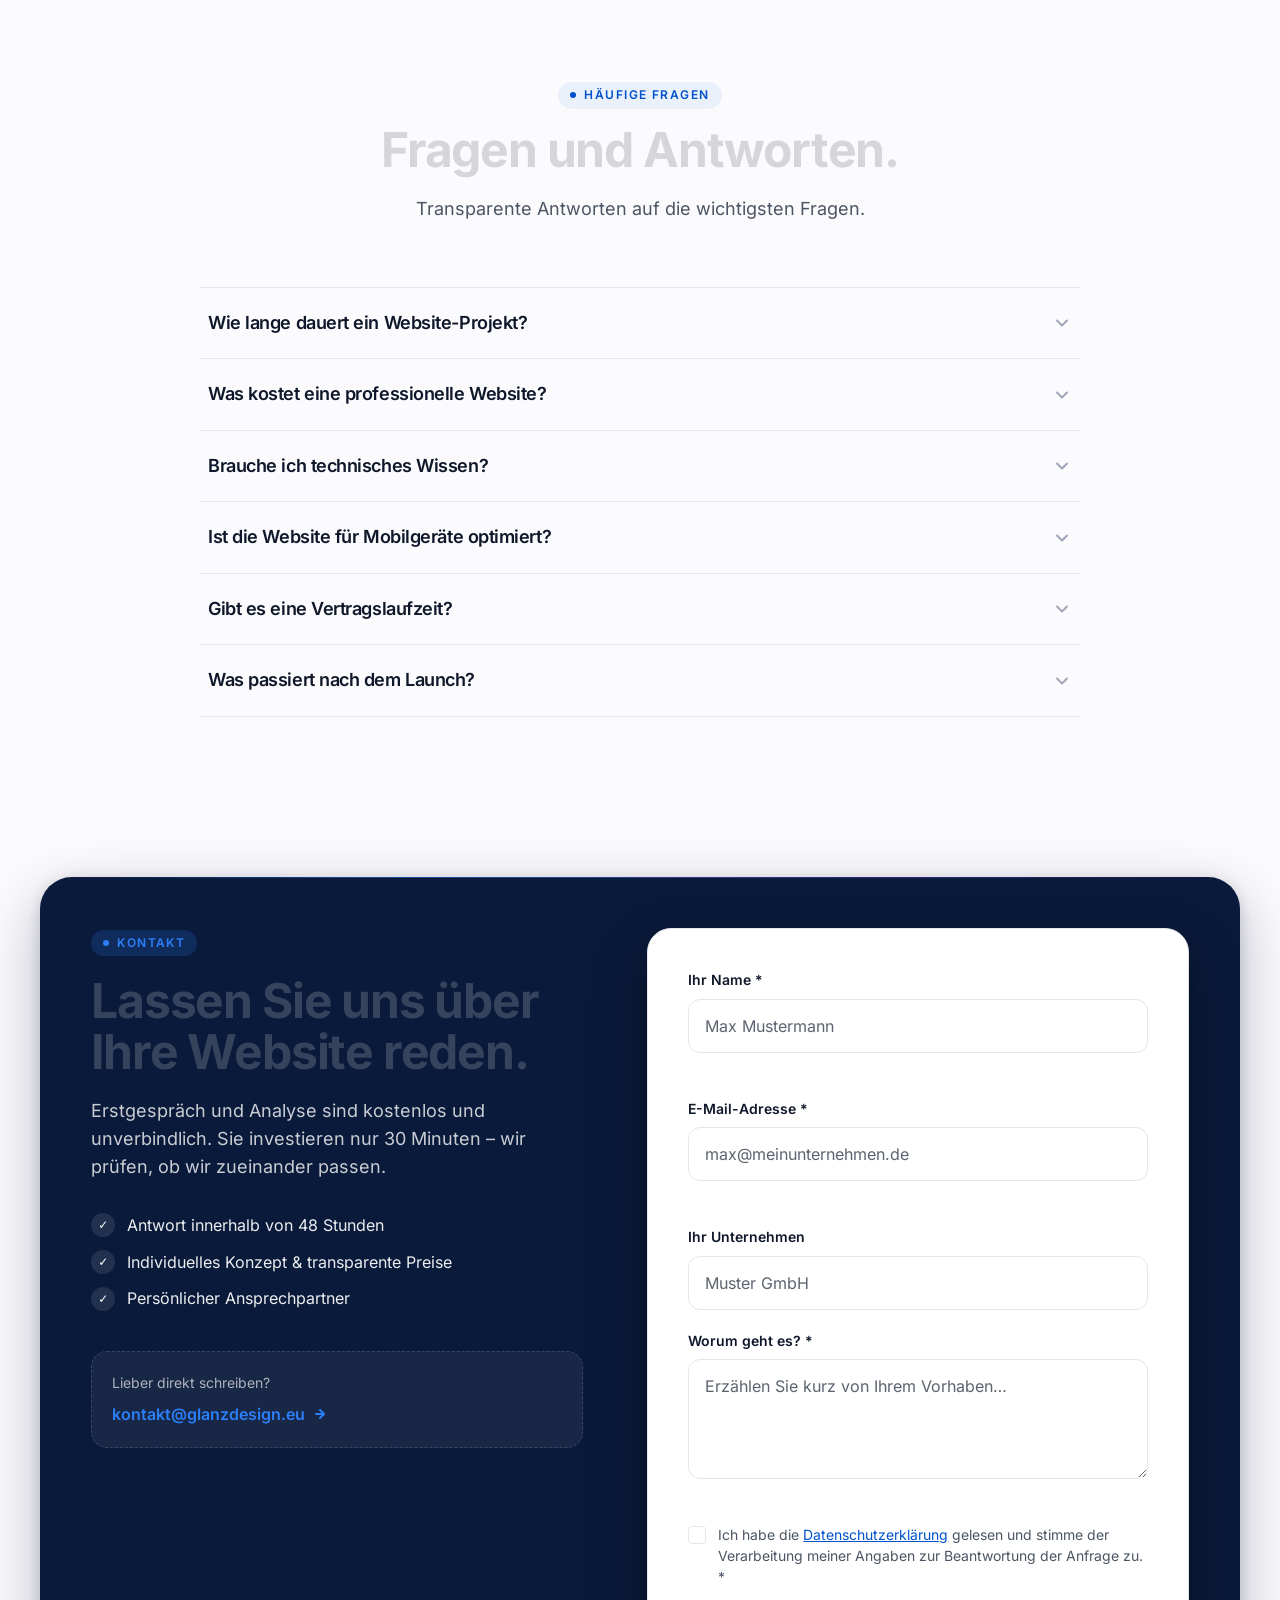
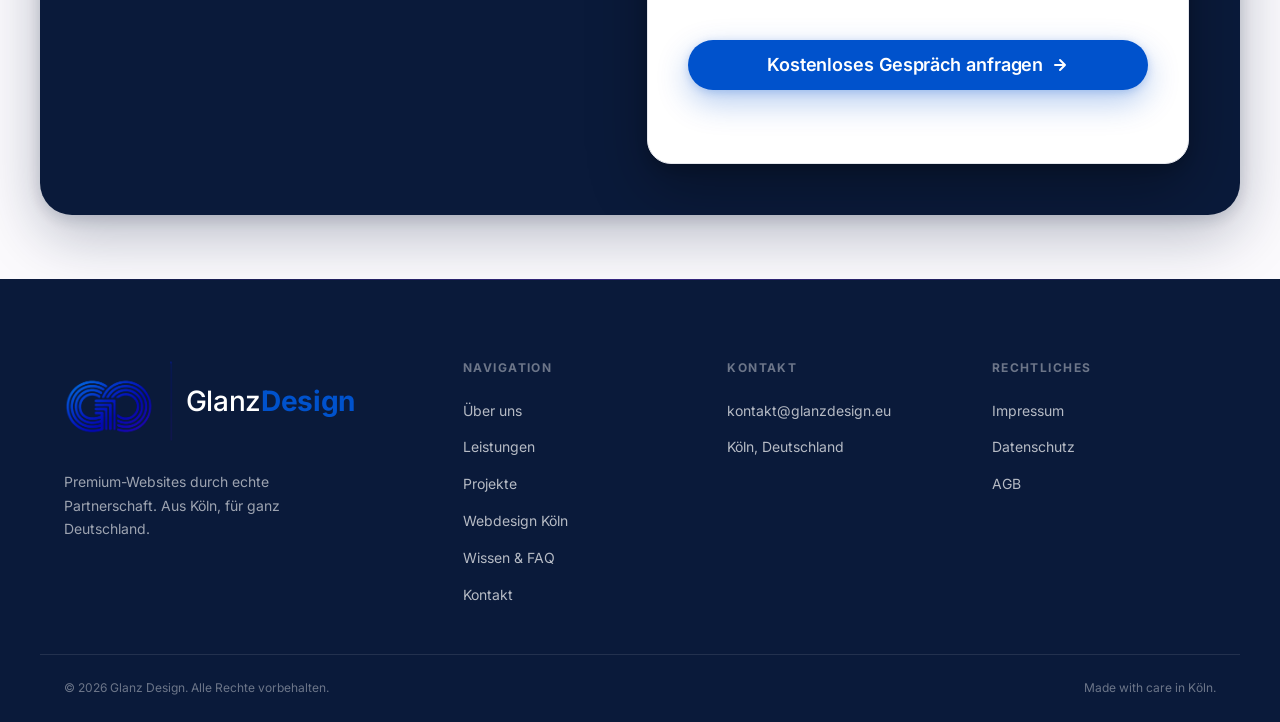
==== commit dcbc9cbf: "chore: site.js Cache-Bust v=21 → v=22 (lädt den Scroll-Perf-Fix) Co-Authored-By: Claude Opus 4.8 (1M" ====
--- a/index.html
+++ b/index.html
@@ -915,6 +915,6 @@
     </footer>
 
     <script src="assets/js/lenis.min.js?v=1" defer></script>
-    <script src="assets/js/site.js?v=21" defer></script>
+    <script src="assets/js/site.js?v=22" defer></script>
 </body>
 </html>
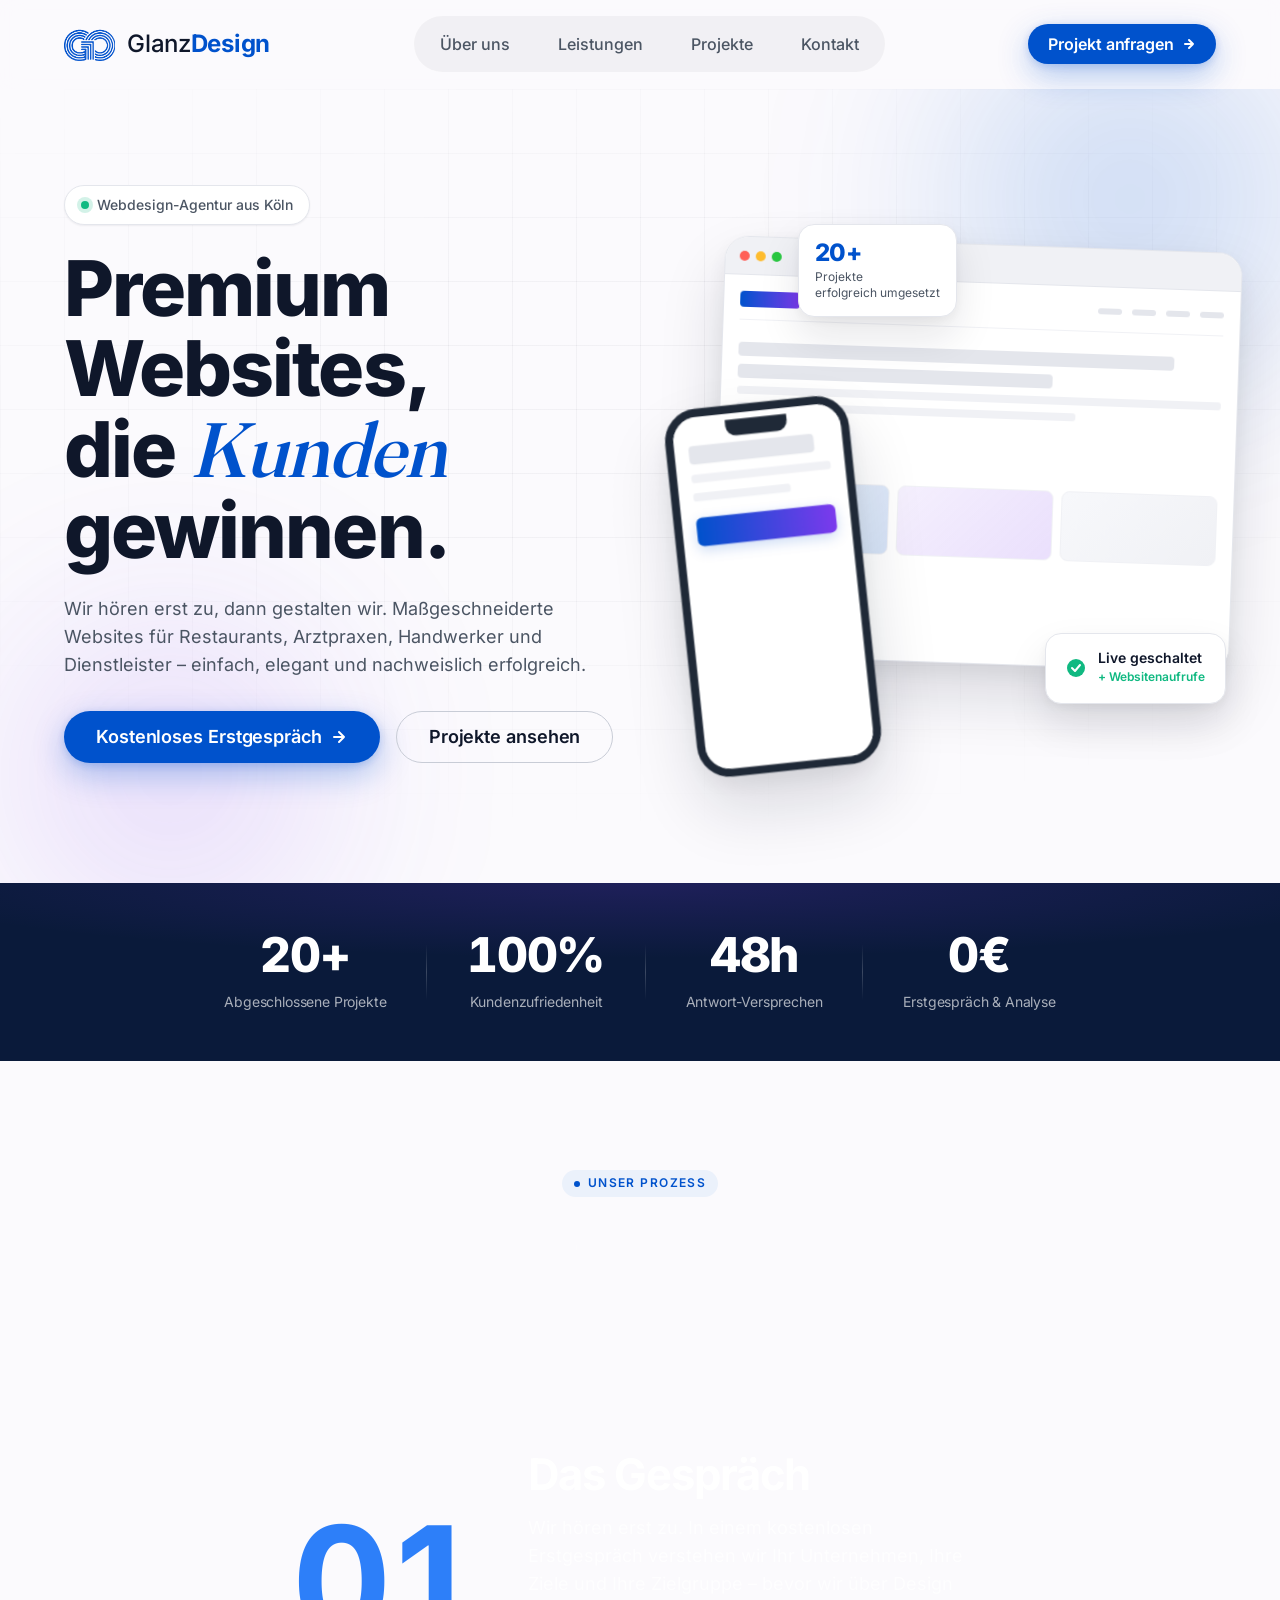
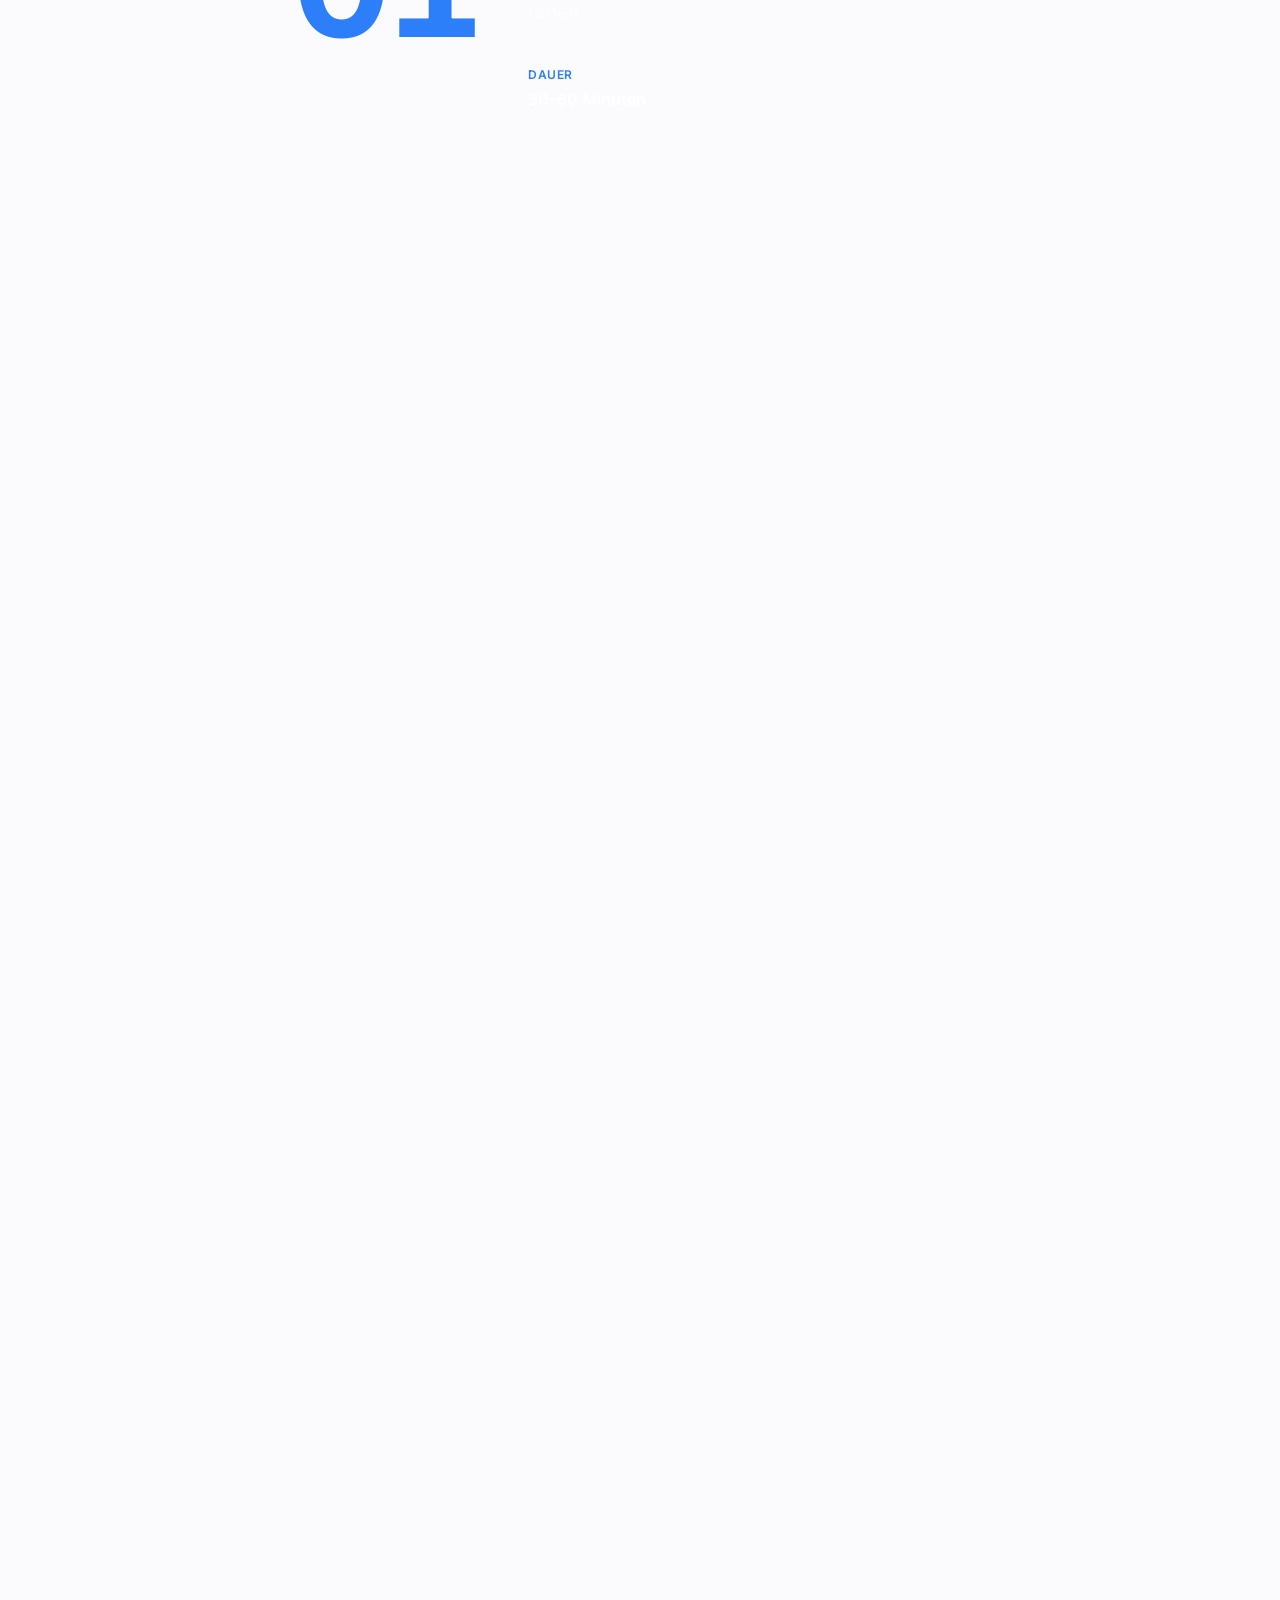
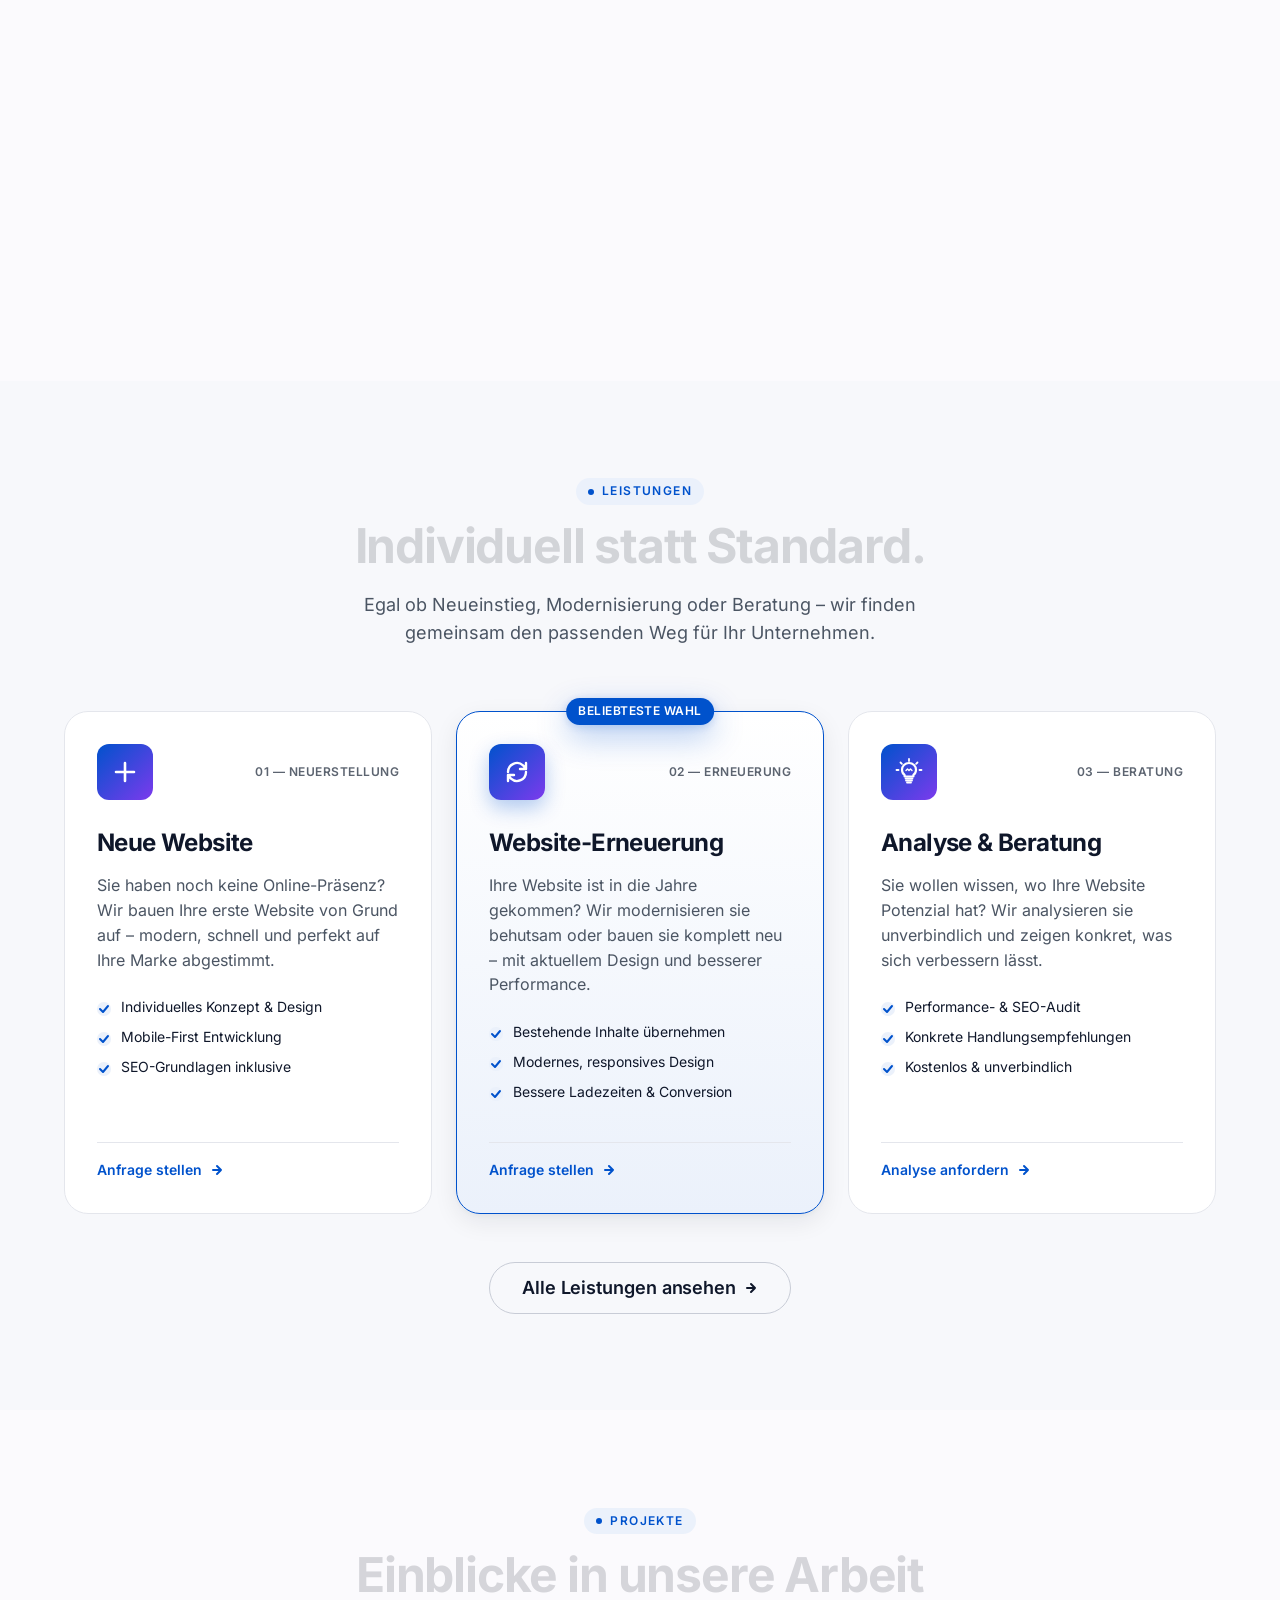
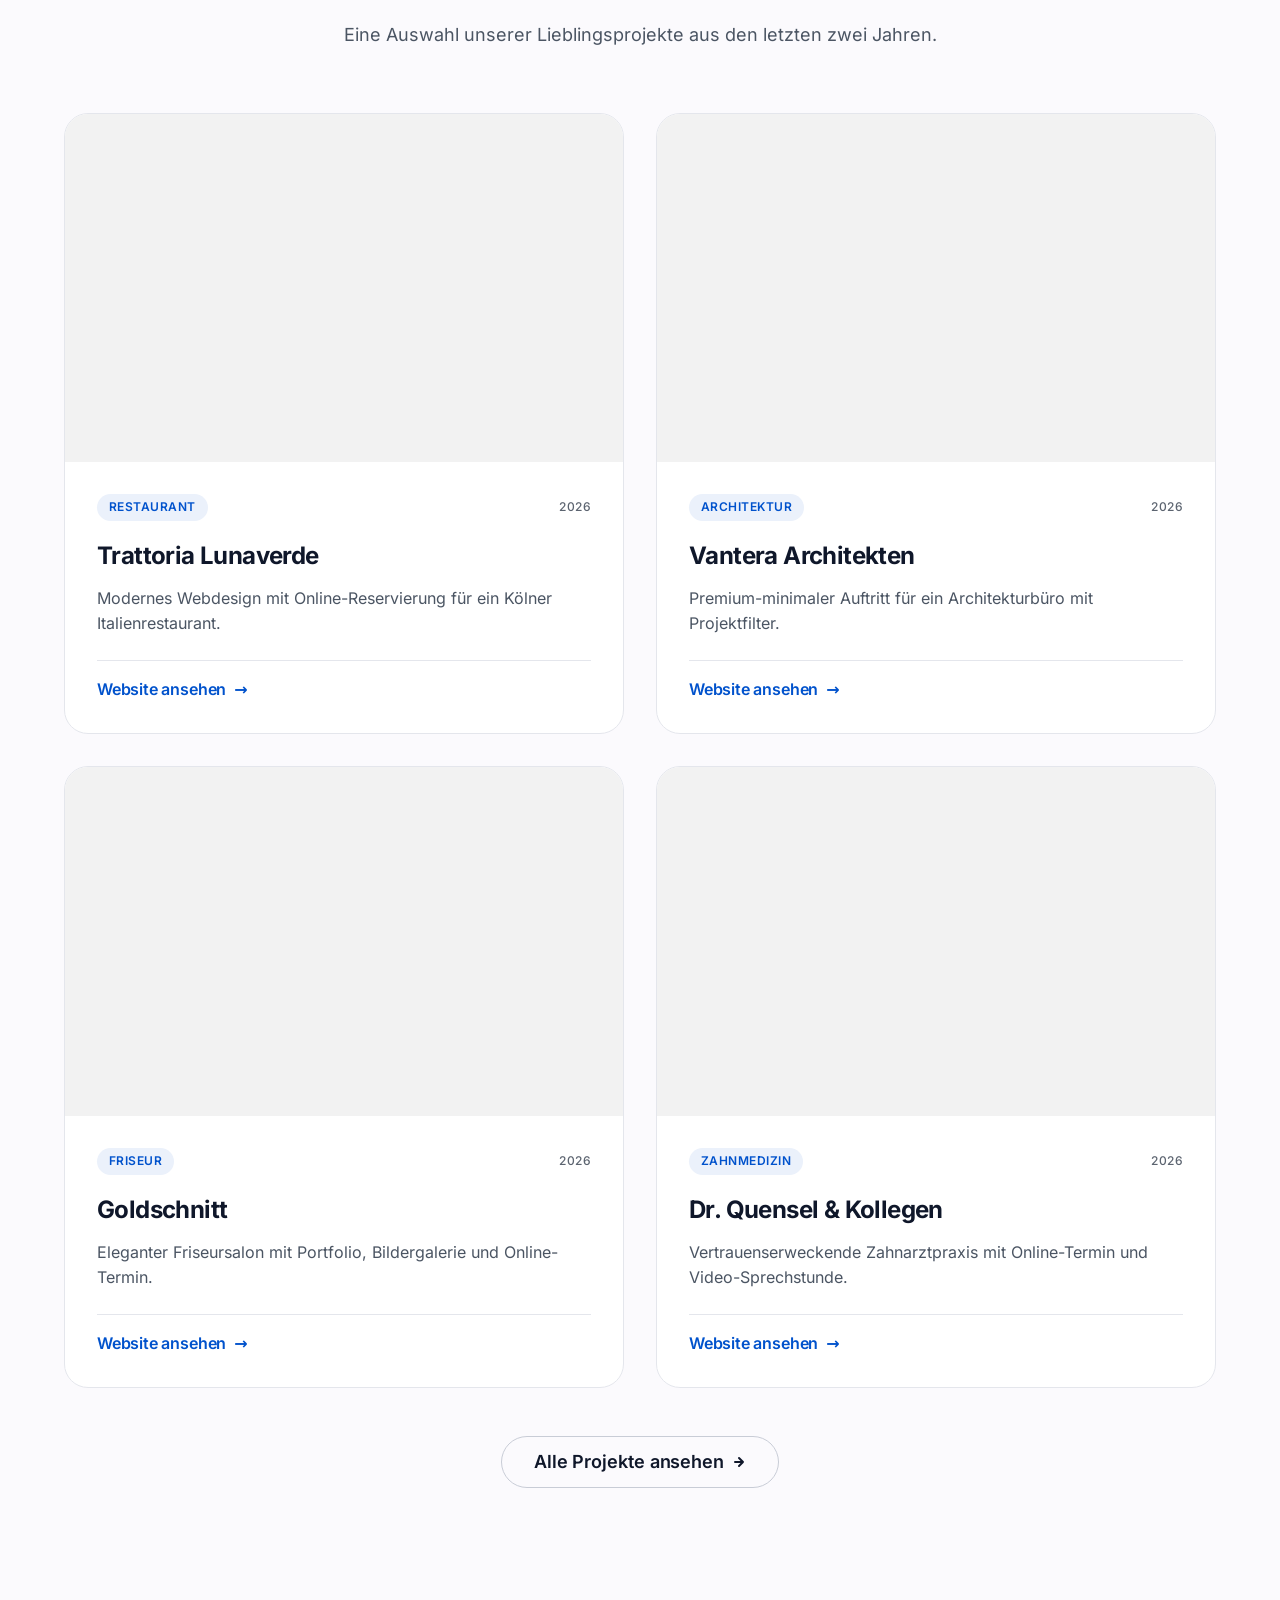
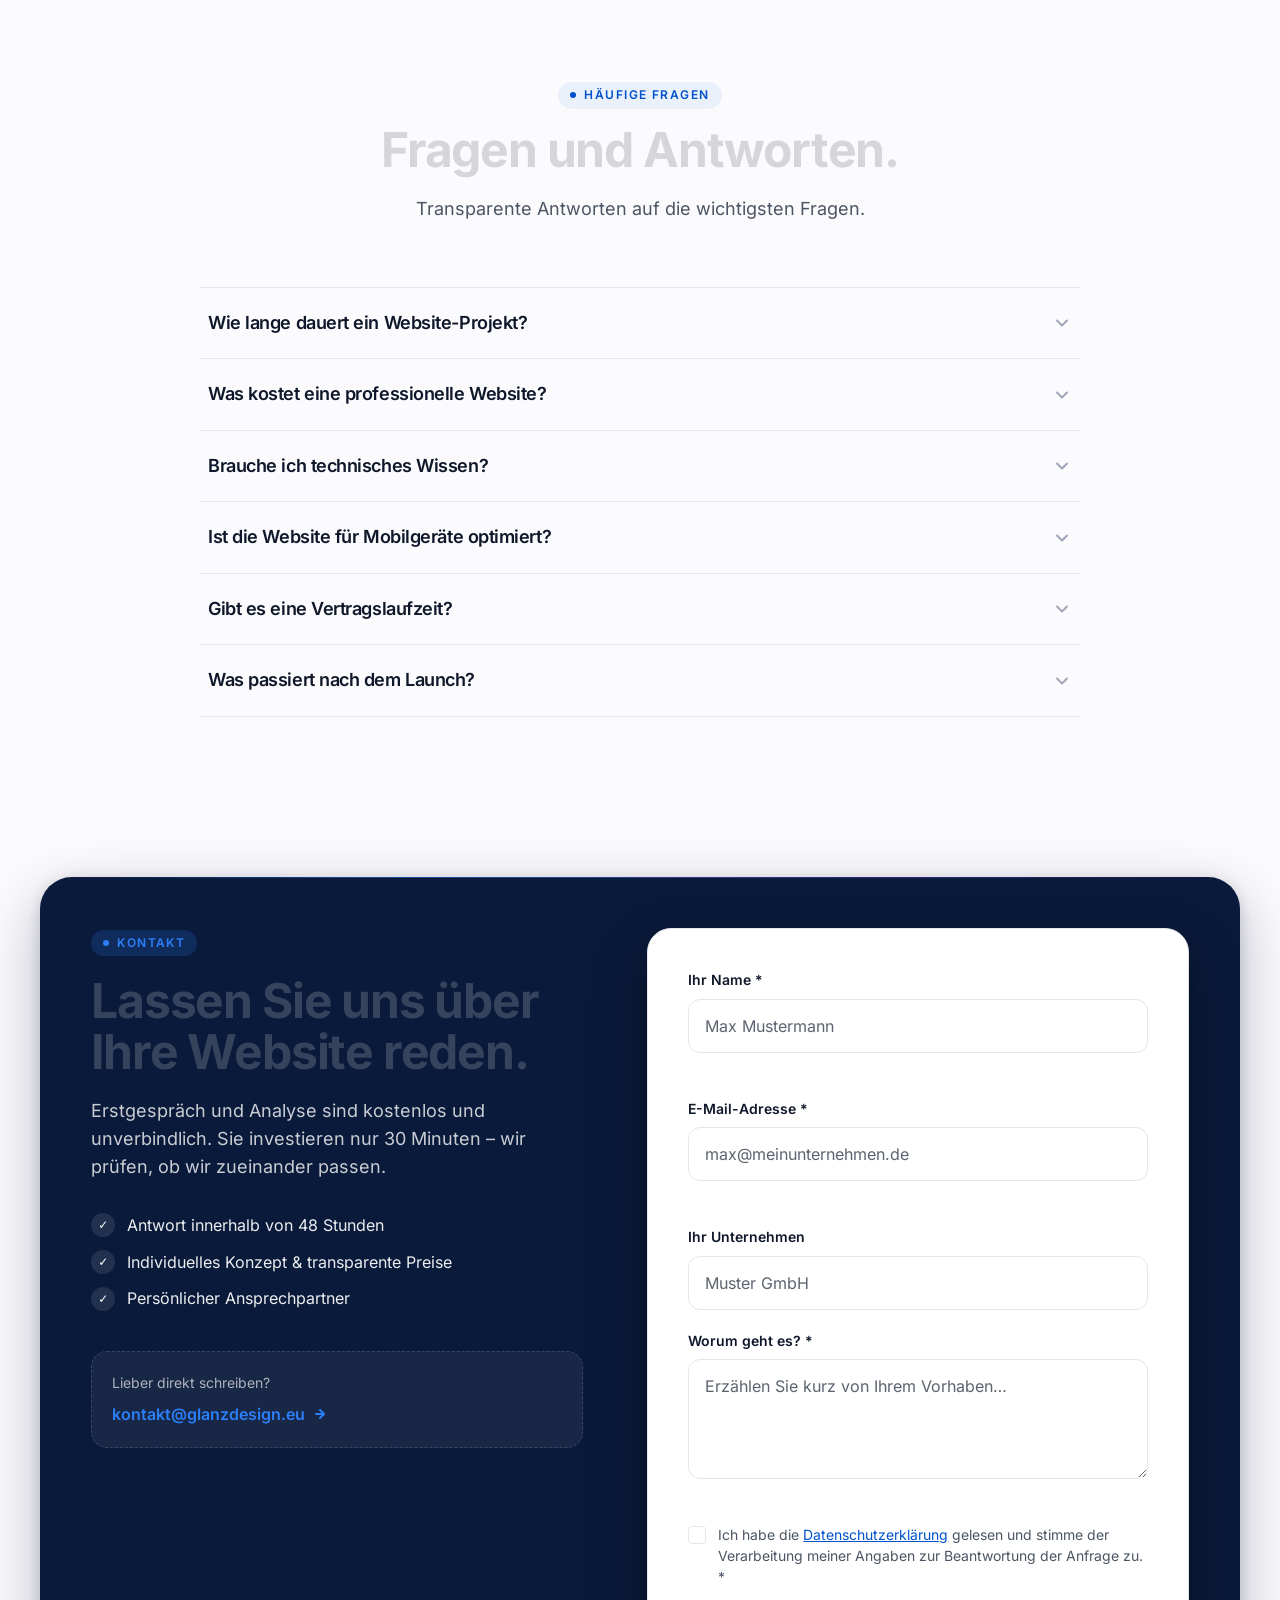
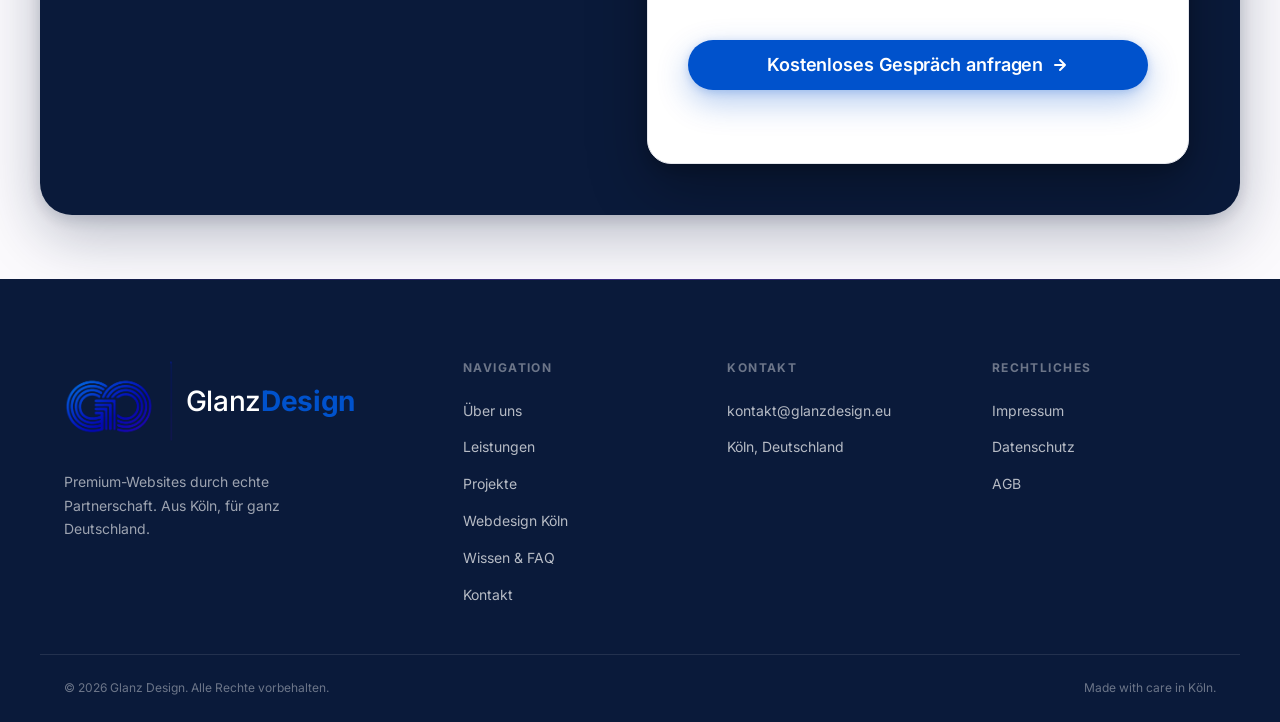
==== commit fd9e5e15: "perf(mac): Header-Blur Desktop 20px→10px + Lenis lerp 0.09→0.13 Messung (Chrome DevTools, echte Mac-" ====
--- a/index.html
+++ b/index.html
@@ -35,7 +35,7 @@
       } catch (_) {}
     </script>
 
-    <link rel="stylesheet" href="assets/css/main.css?v=32">
+    <link rel="stylesheet" href="assets/css/main.css?v=33">
 
     <noscript>
         <style>
@@ -915,6 +915,6 @@
     </footer>
 
     <script src="assets/js/lenis.min.js?v=1" defer></script>
-    <script src="assets/js/site.js?v=22" defer></script>
+    <script src="assets/js/site.js?v=23" defer></script>
 </body>
 </html>
--- a/assets/css/main.css
+++ b/assets/css/main.css
@@ -630,8 +630,12 @@
   top: 0;
   z-index: 100;
   background: rgba(251, 250, 253, 0.85);
-  backdrop-filter: saturate(180%) blur(20px);
-  -webkit-backdrop-filter: saturate(180%) blur(20px);
+  /* Desktop-Blur von 20px auf 10px reduziert: auf Retina-Macs muss die GPU
+     diesen Sticky-Streifen pro Scroll-Frame neu blurren — 20px kostet dort
+     spürbar Füllrate, 10px sieht praktisch identisch aus, scrollt aber runder.
+     (Mobile lag aus genau dem Grund schon länger bei 10px.) */
+  backdrop-filter: saturate(180%) blur(10px);
+  -webkit-backdrop-filter: saturate(180%) blur(10px);
   border-bottom: 1px solid transparent;
   transition: background var(--transition-base),
               border-color var(--transition-base),
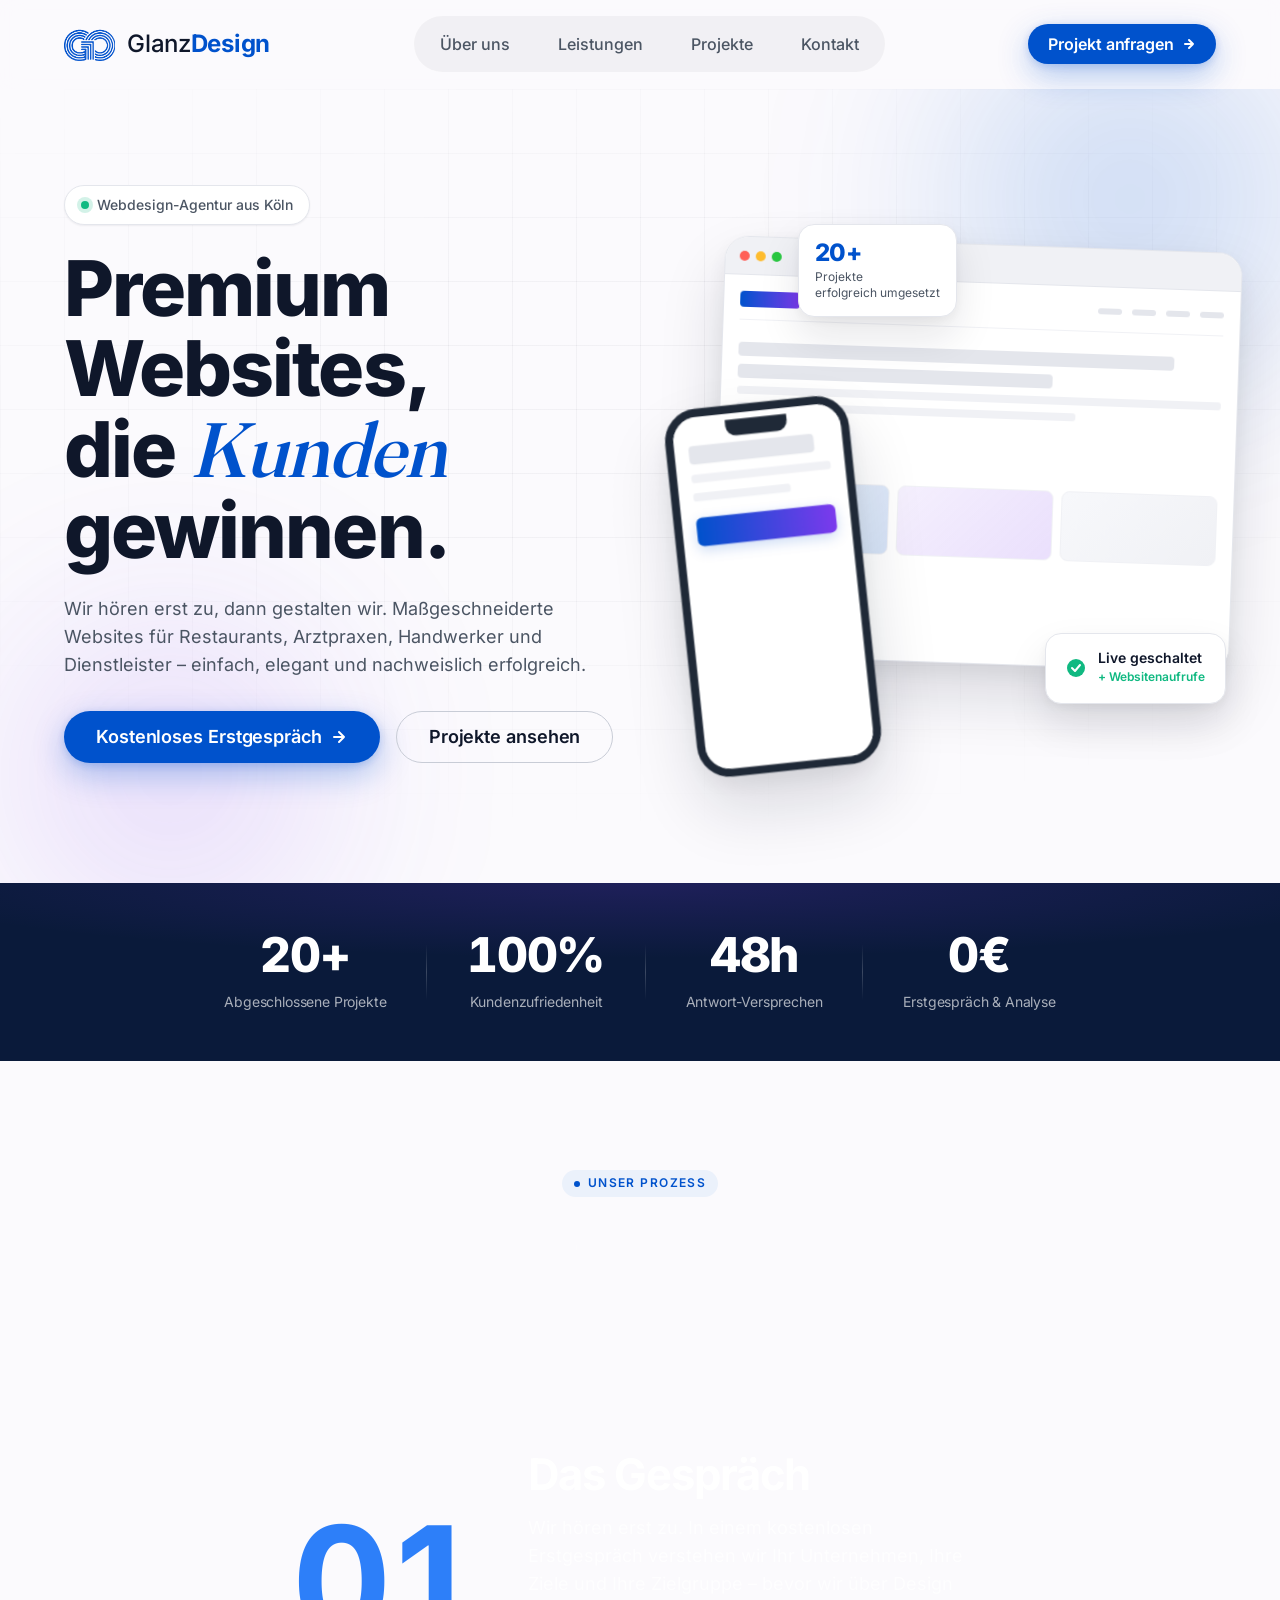
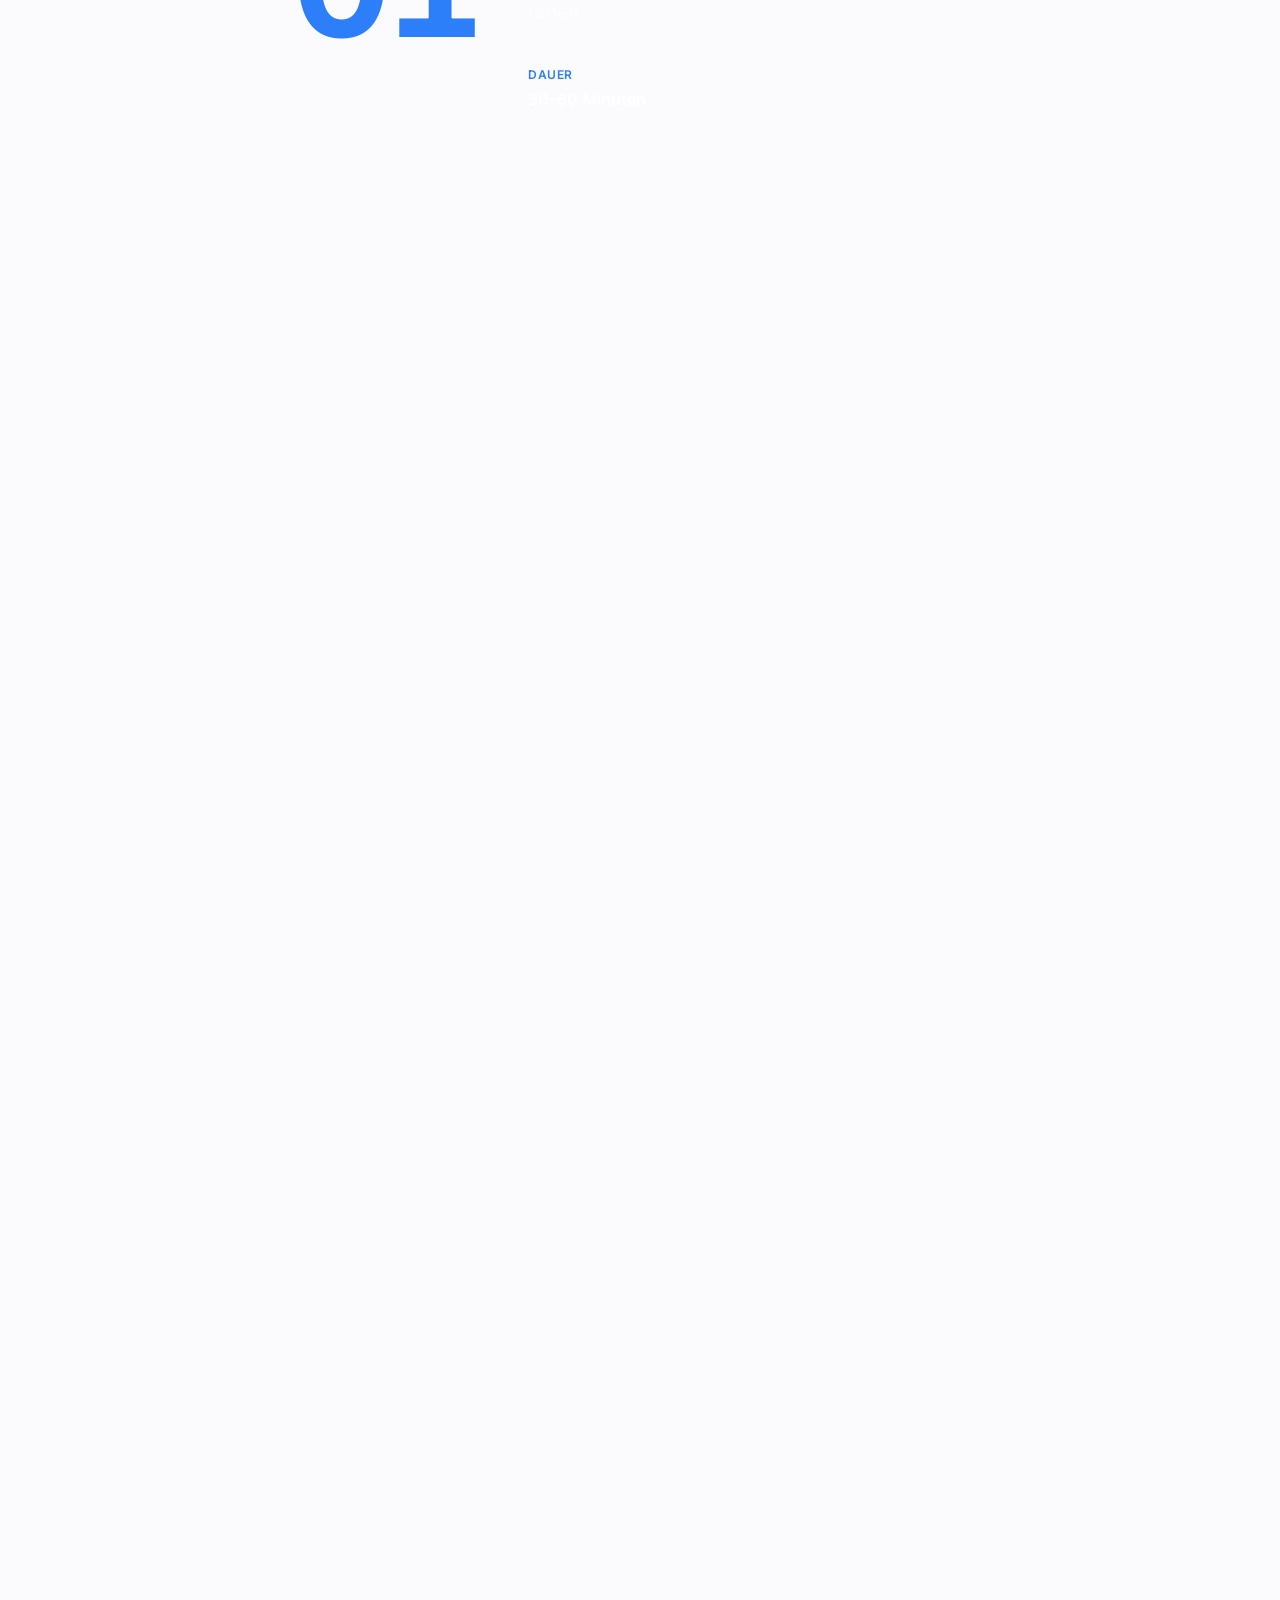
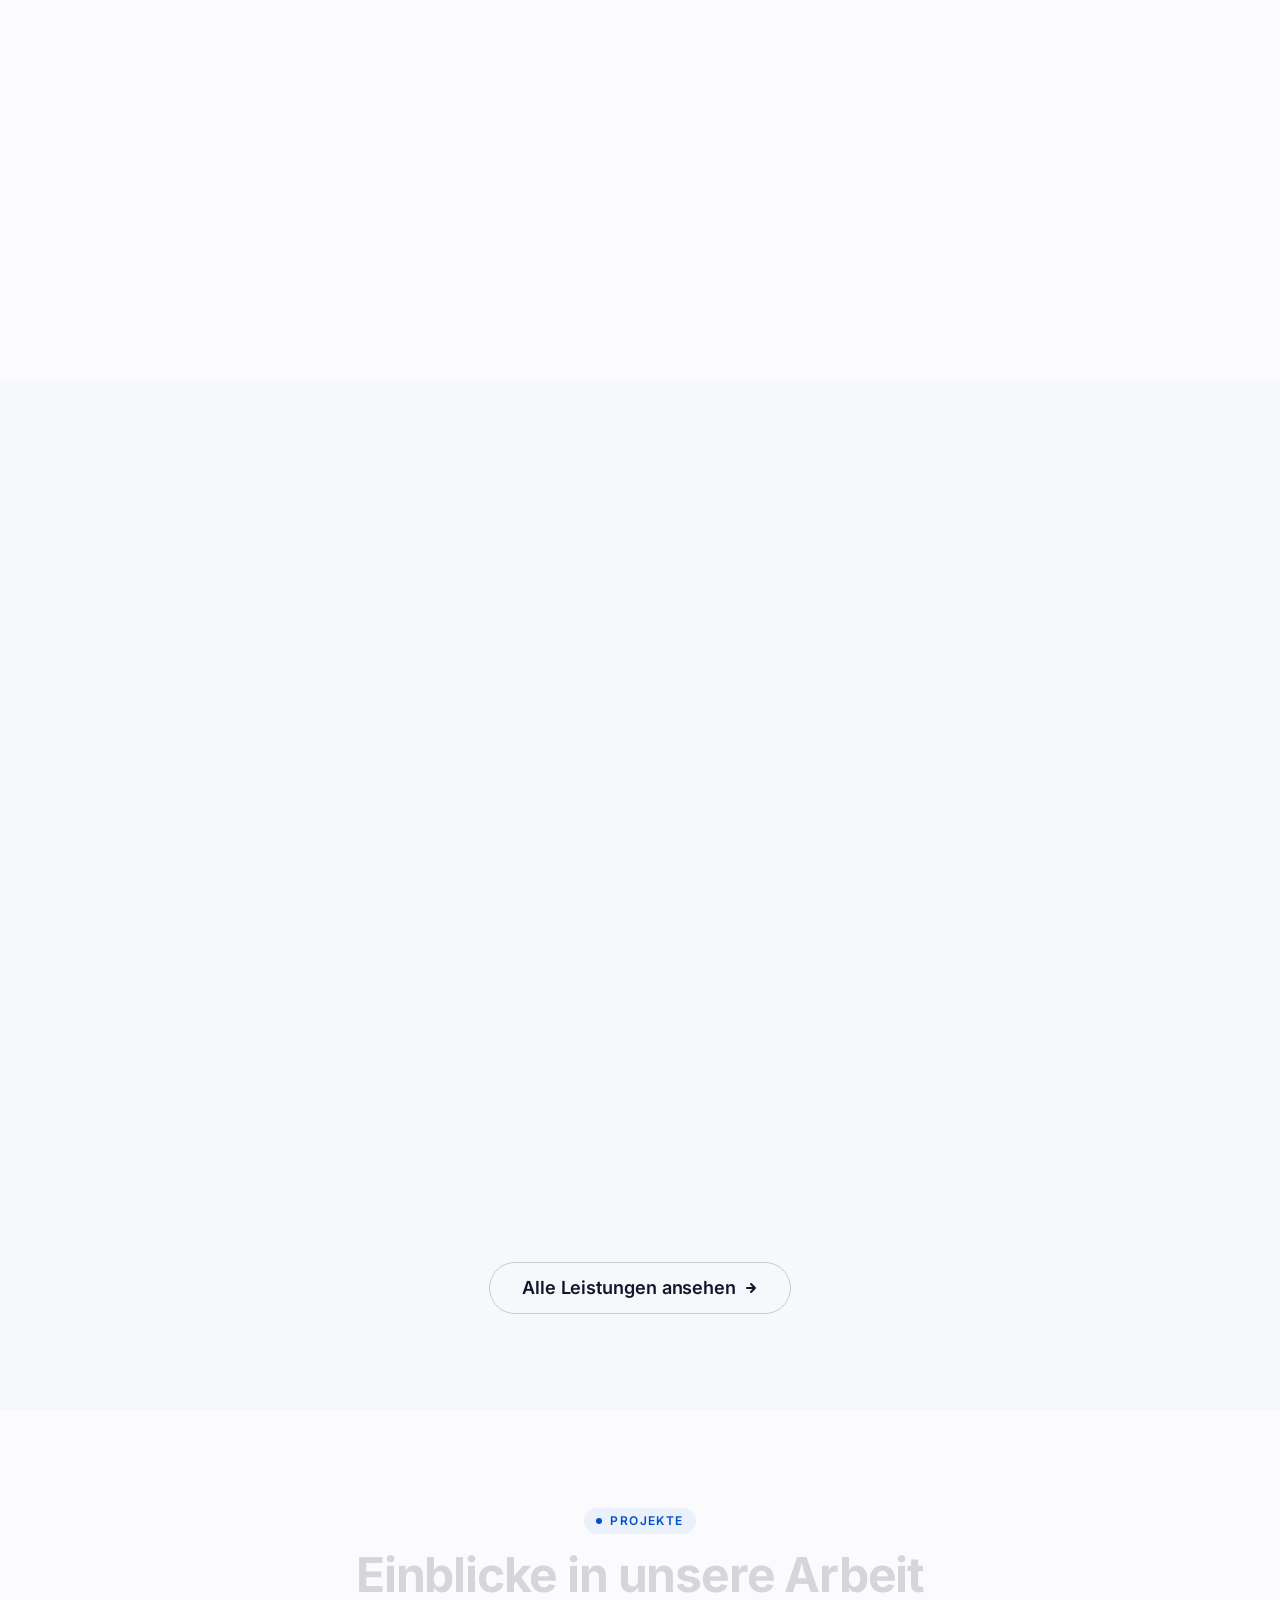
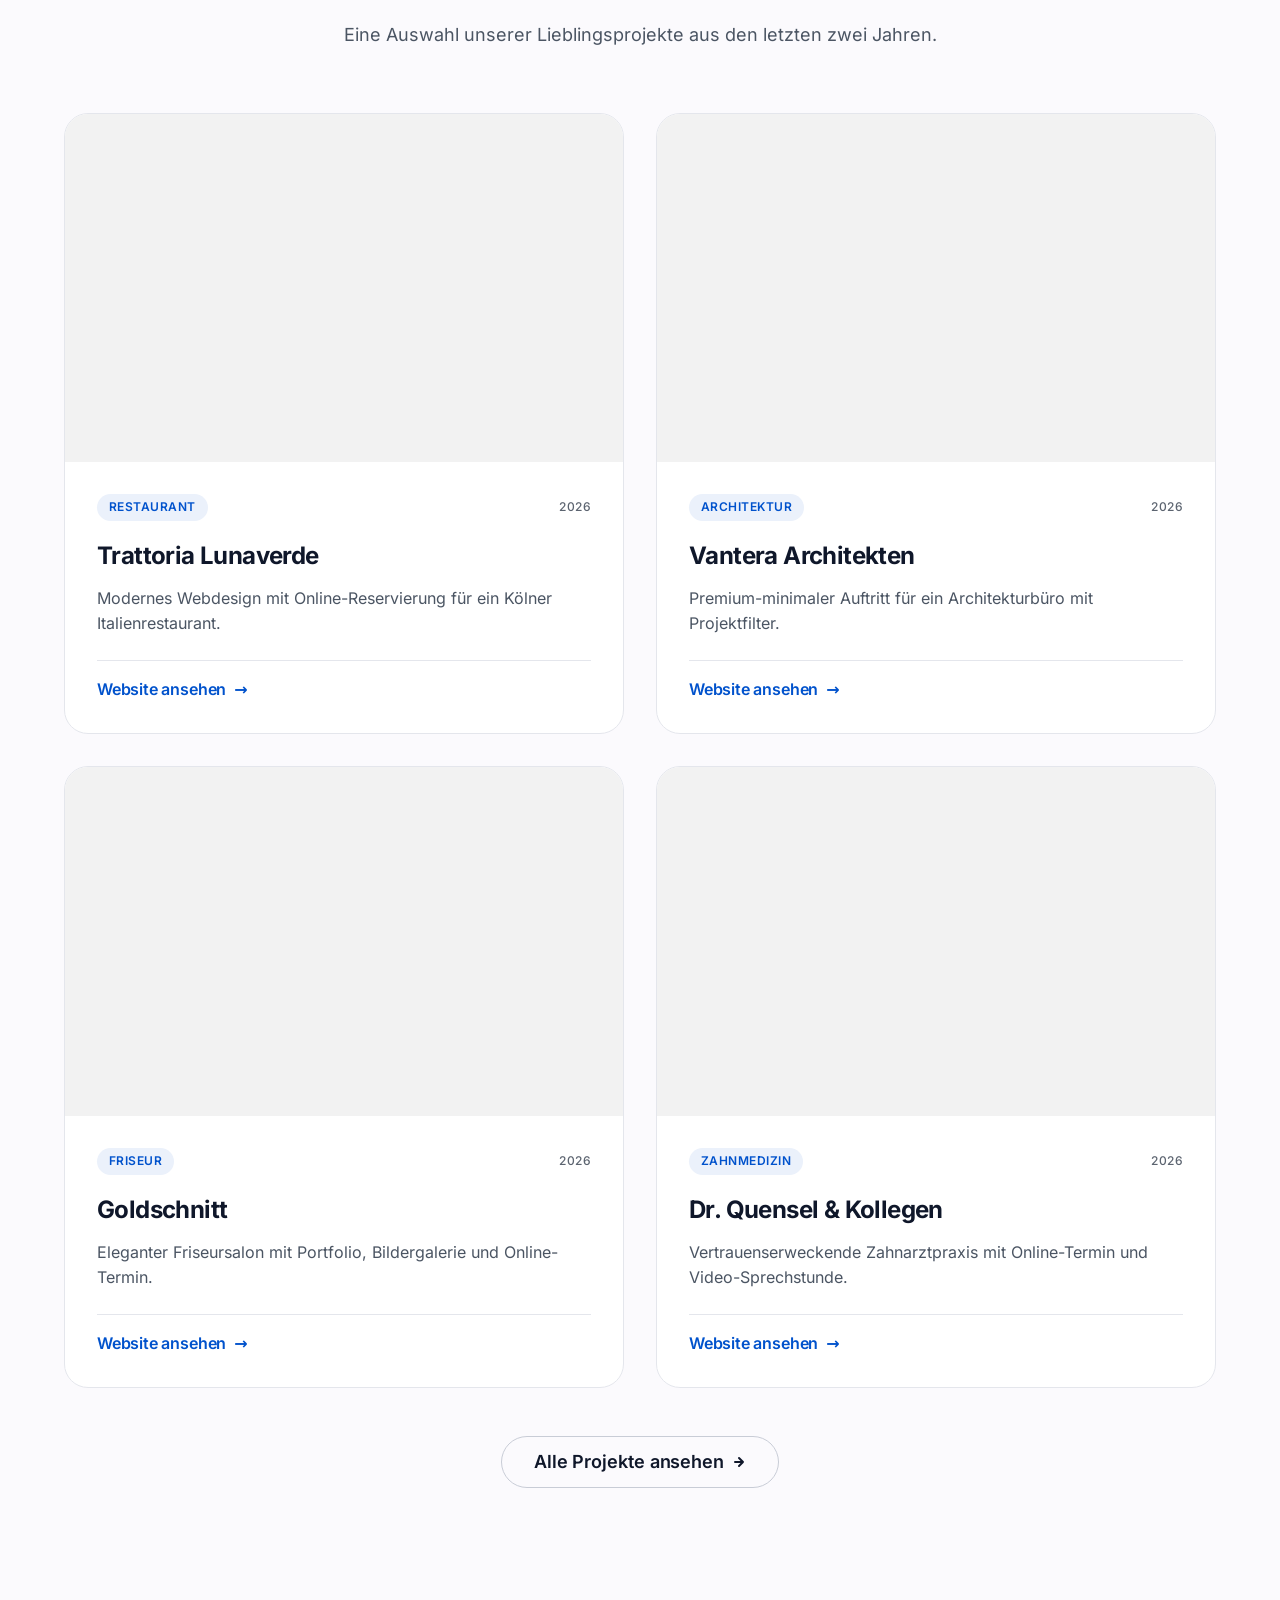
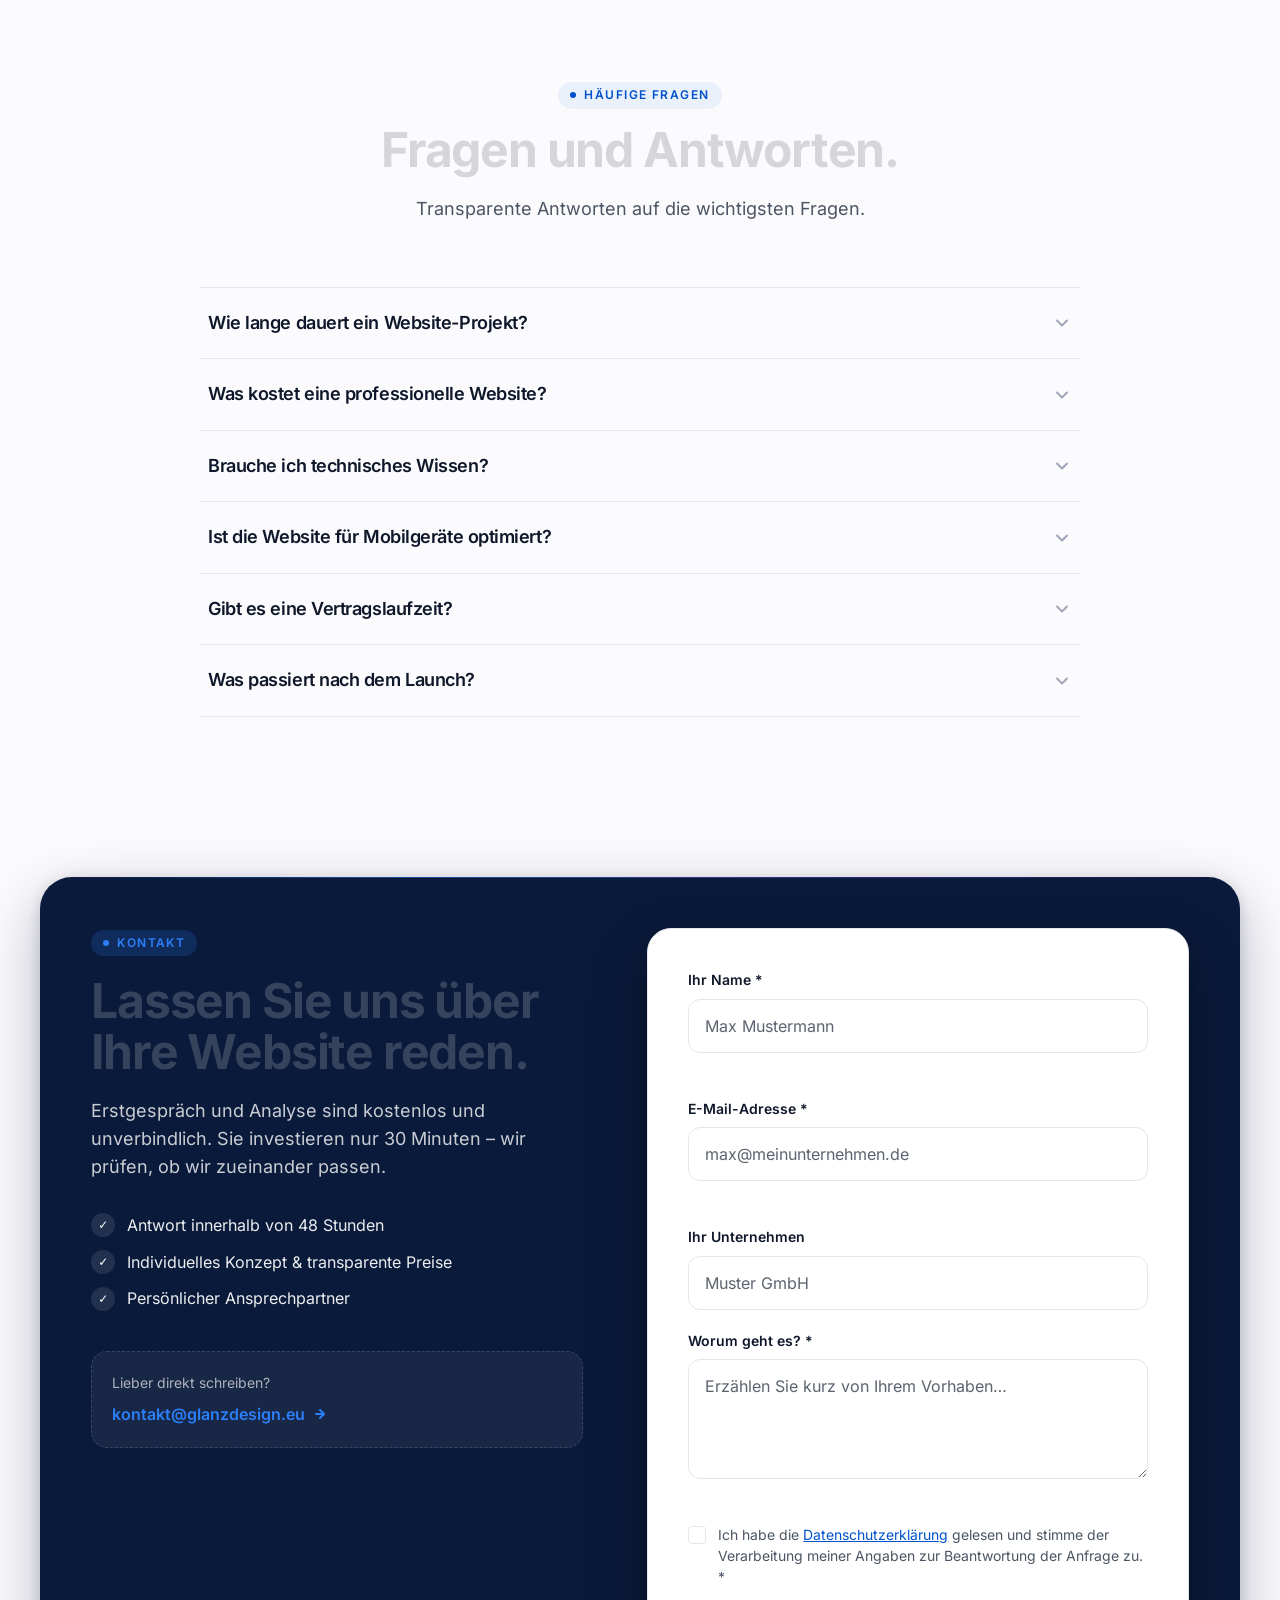
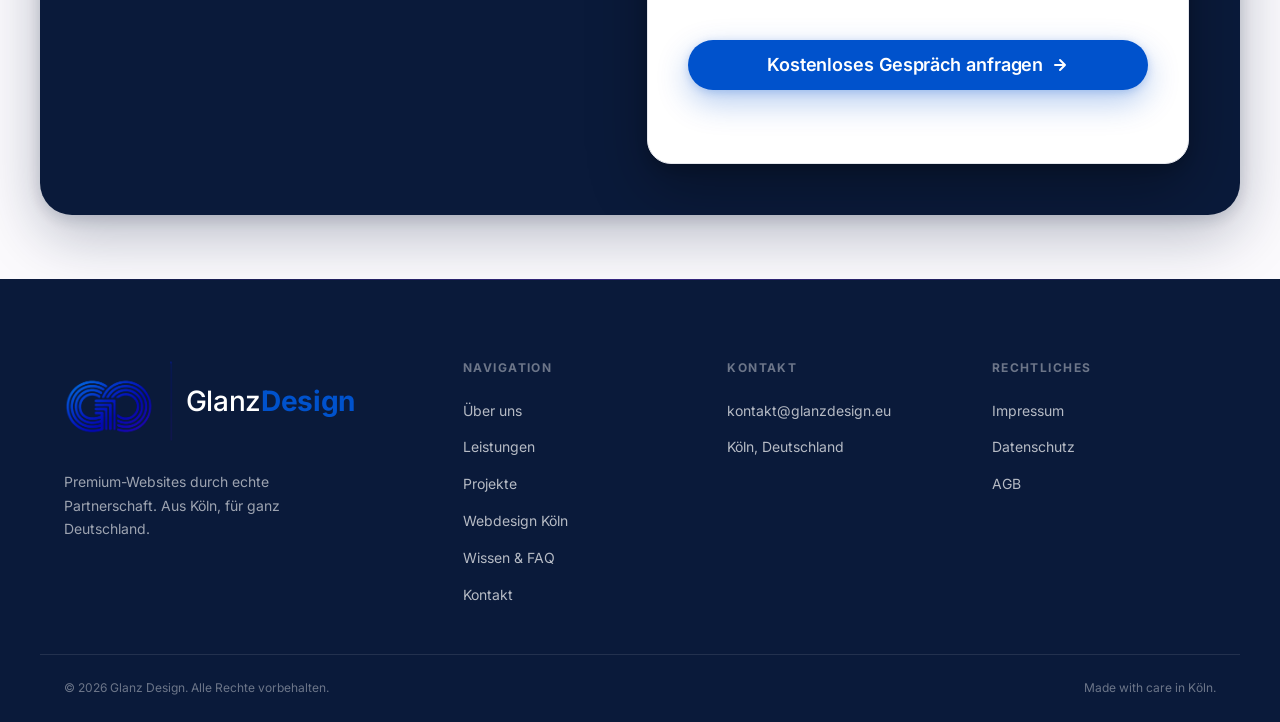
==== commit 14a8ce7f: "seo(local): sameAs auf Google-Unternehmensprofil im LocalBusiness-Schema Verknüpft die Website-Entit" ====
--- a/index.html
+++ b/index.html
@@ -62,6 +62,10 @@
         {
           "@type": "ProfessionalService",
           "@id": "https://glanzdesign.eu/#business",
+          "sameAs": [
+            "https://share.google/exd5UgoHdvjVvzAuw",
+            "https://www.google.com/search?kgmid=/g/11zckk_xr4"
+          ],
           "name": "Glanz Design",
           "alternateName": "Glanz Design – Webdesign Köln",
           "description": "Webdesign-Agentur aus Köln für Restaurants, Arztpraxen, Handwerker und Dienstleister. Wir gestalten Websites, die wirklich funktionieren.",
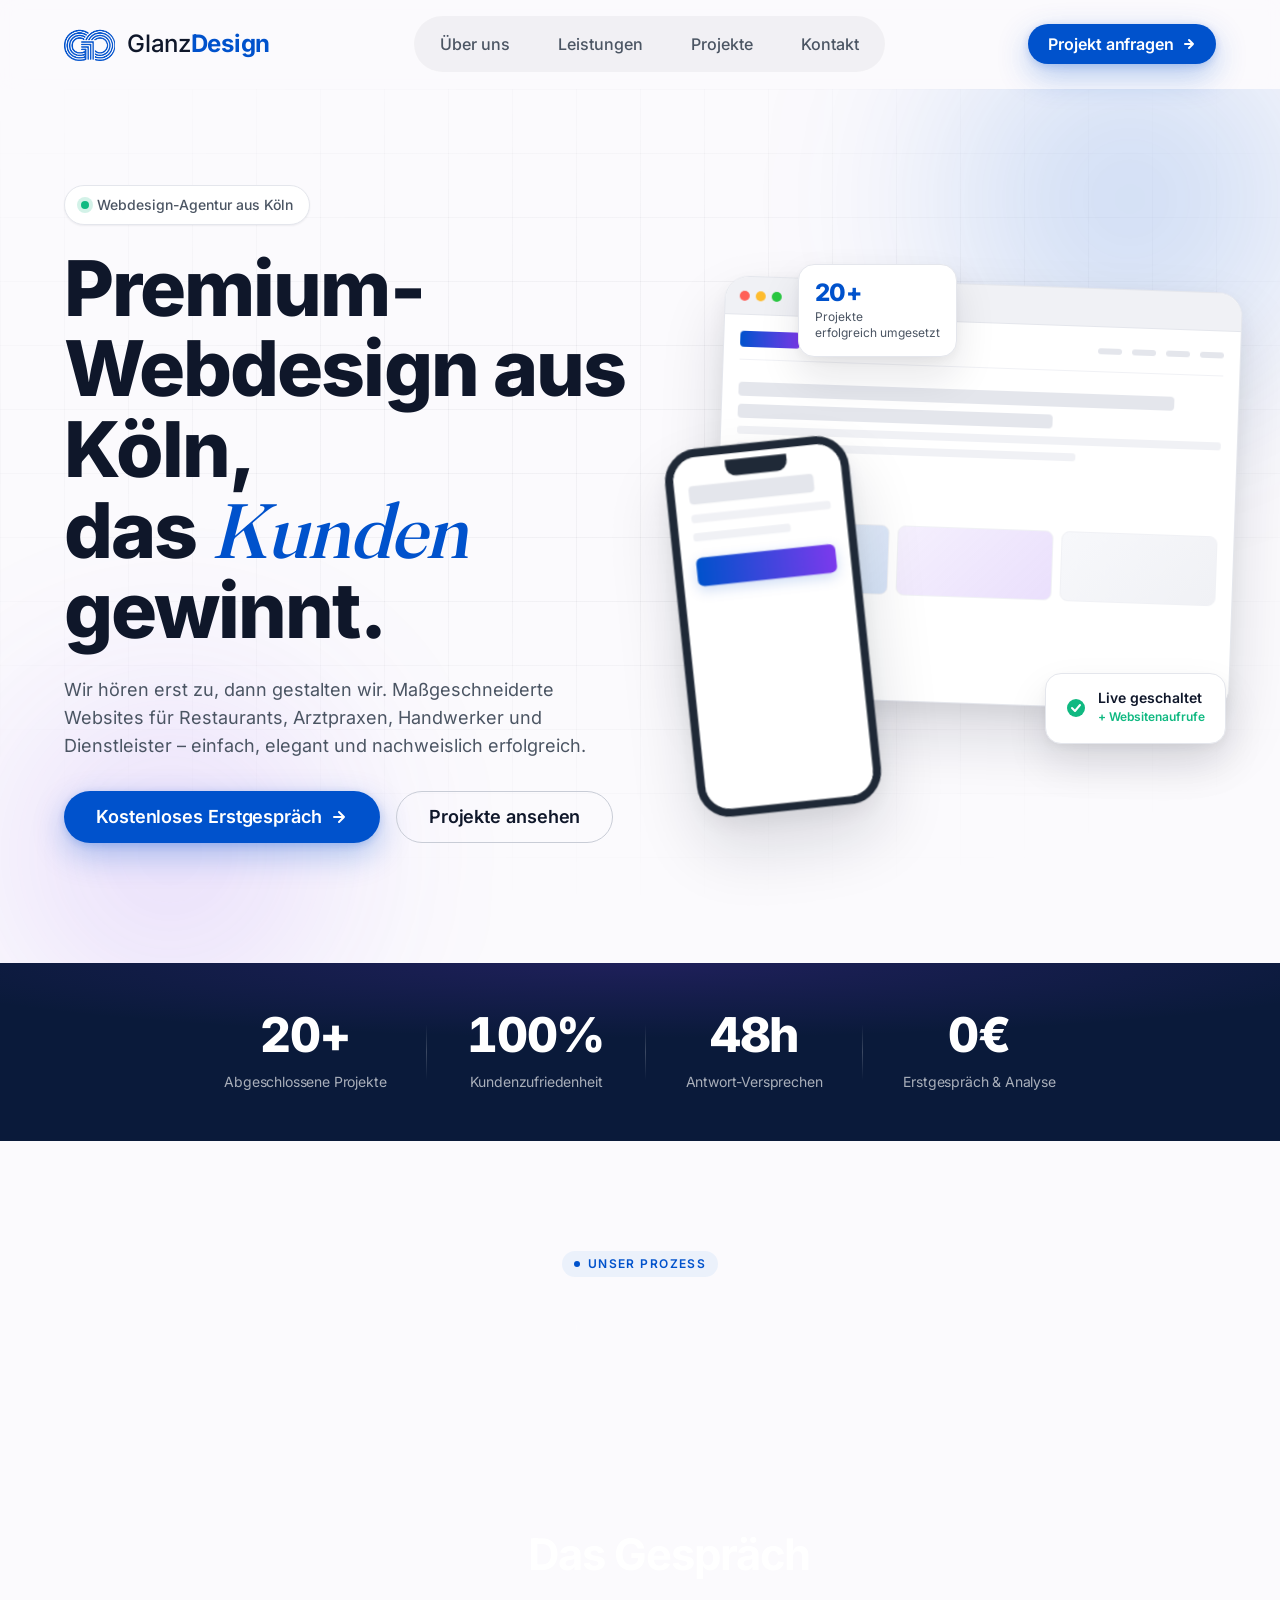
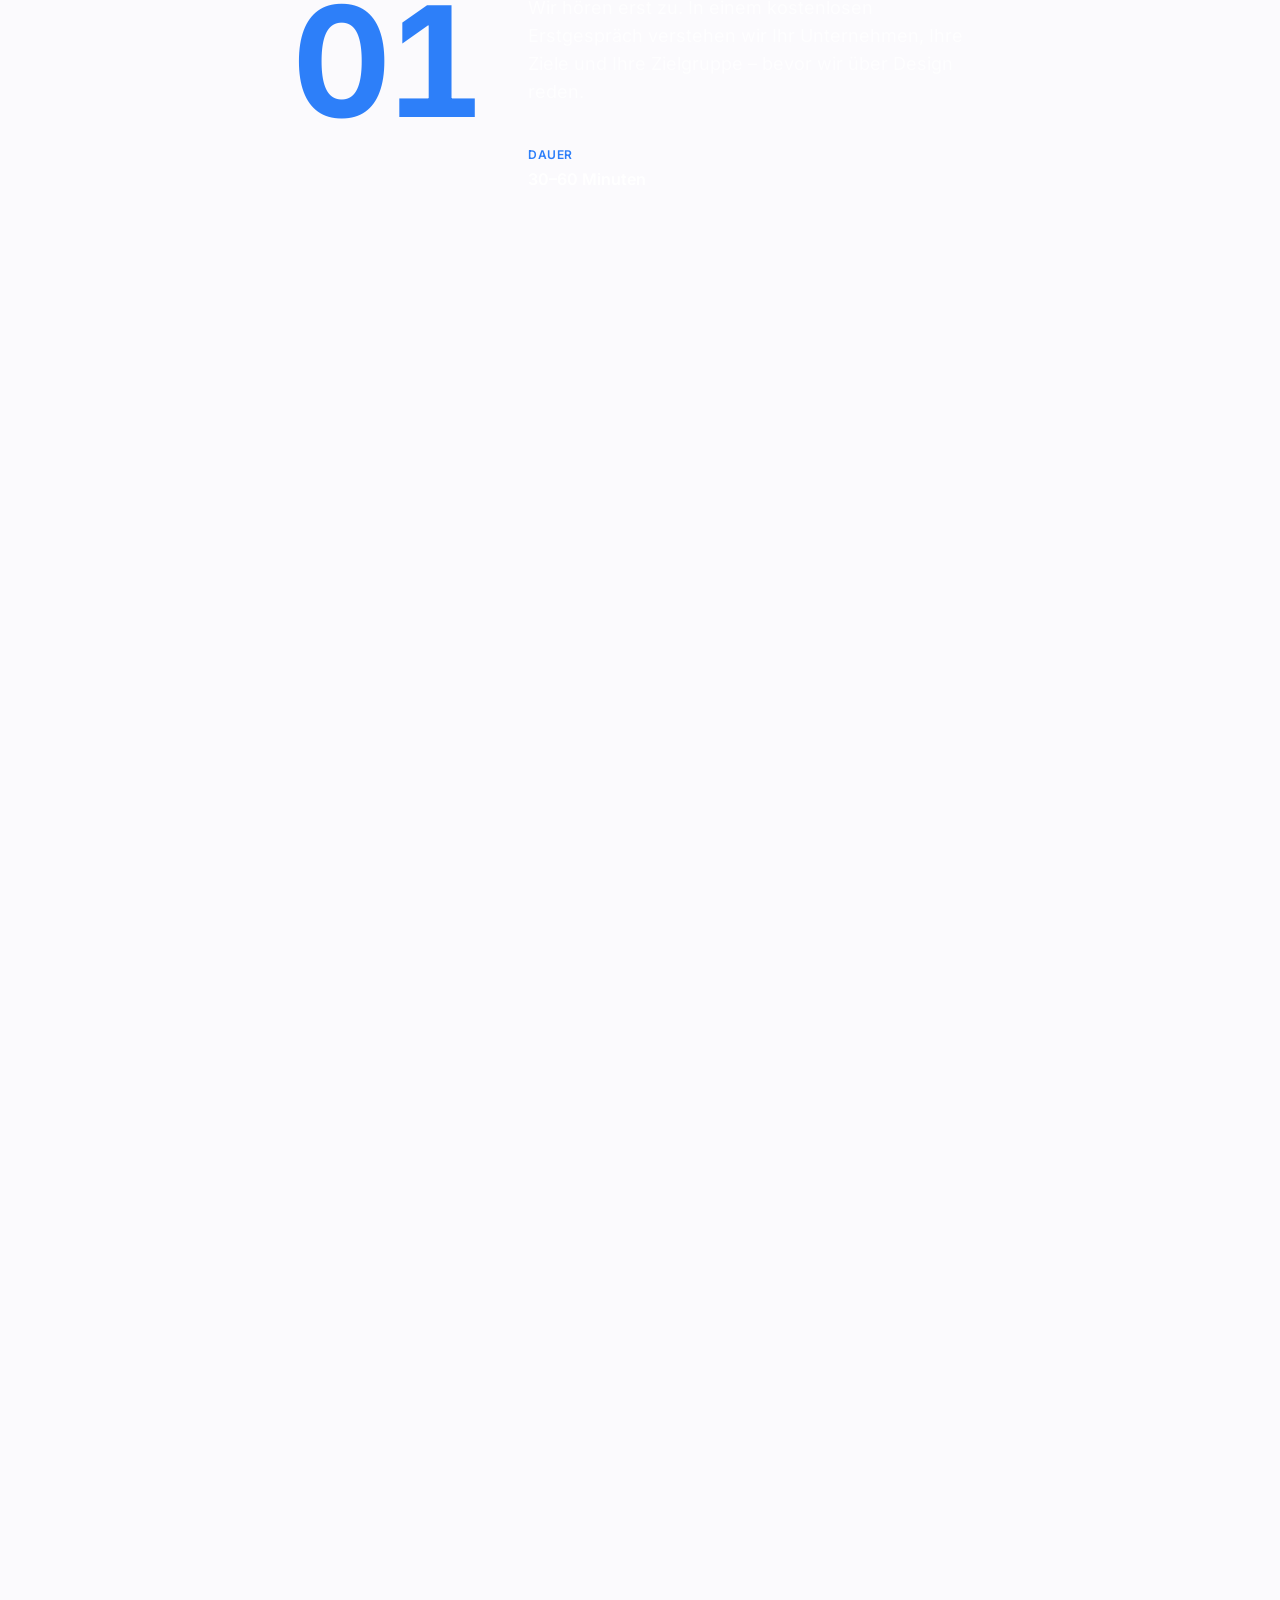
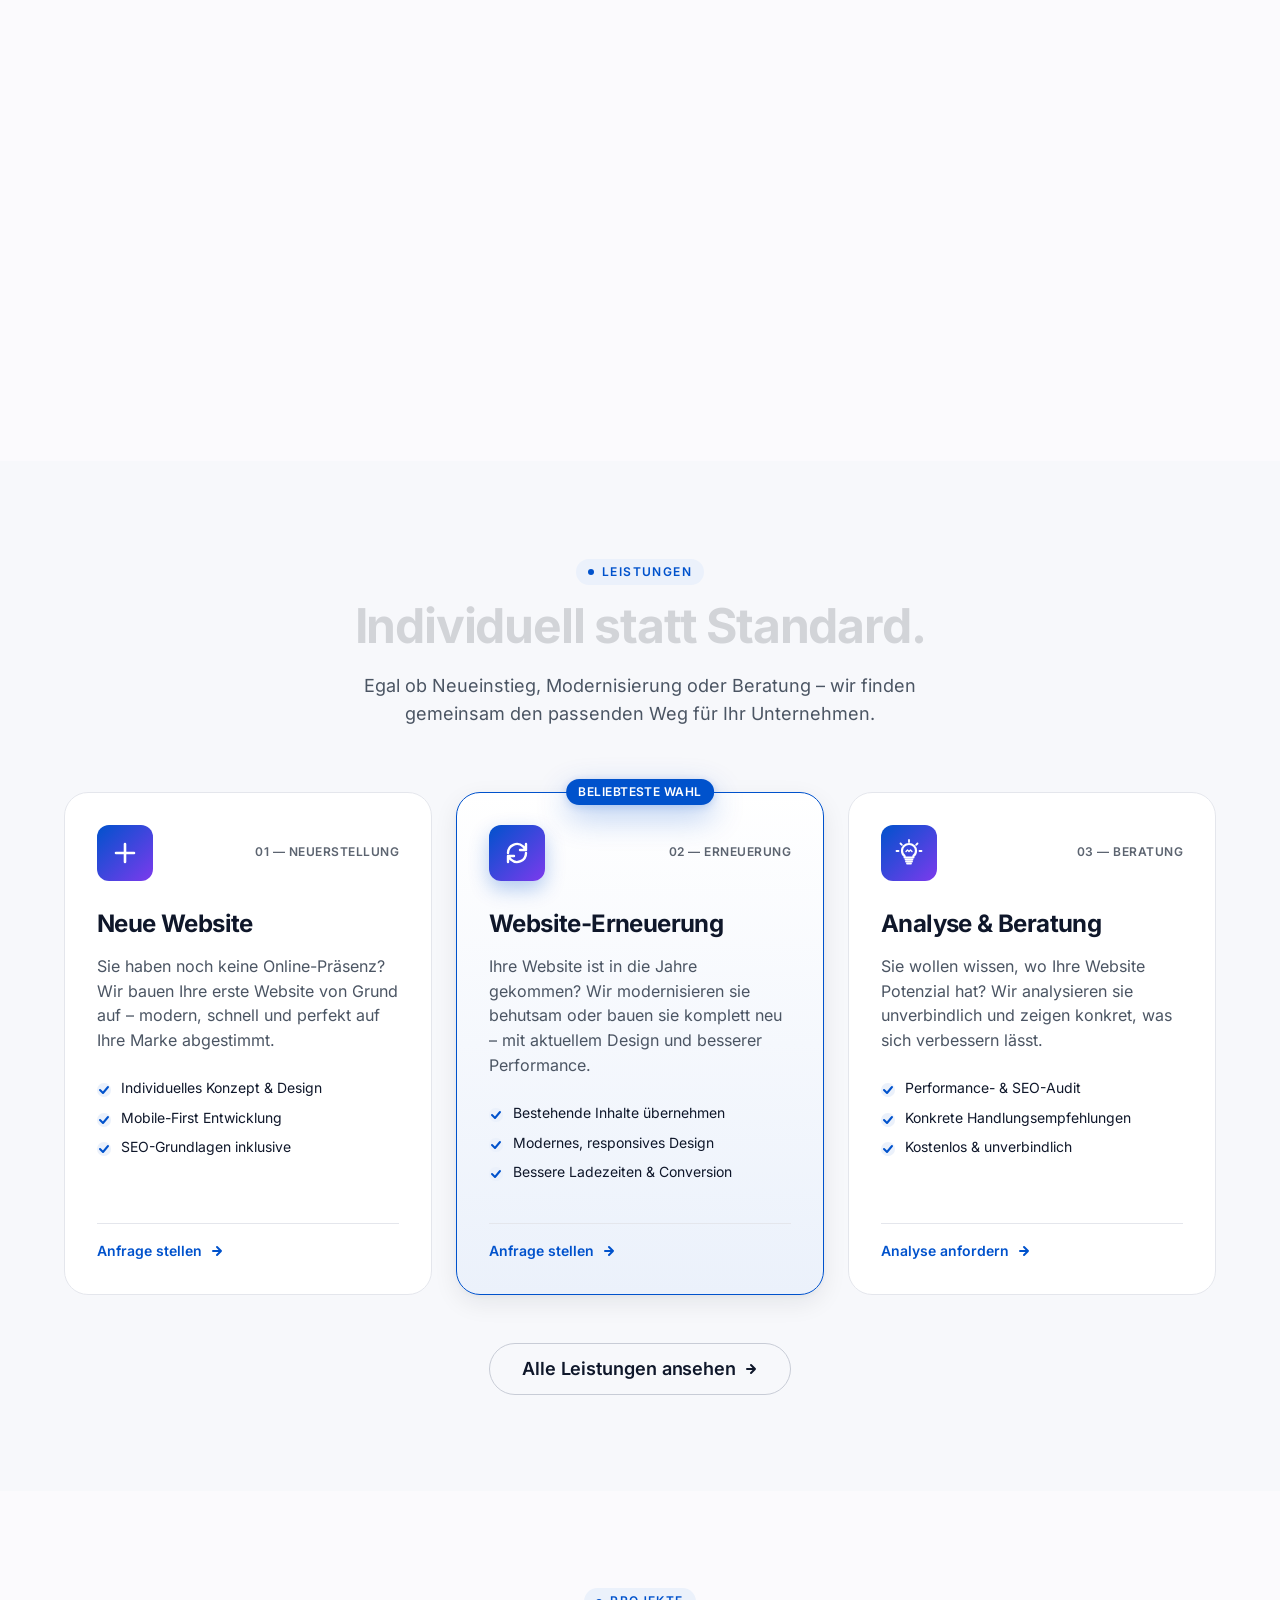
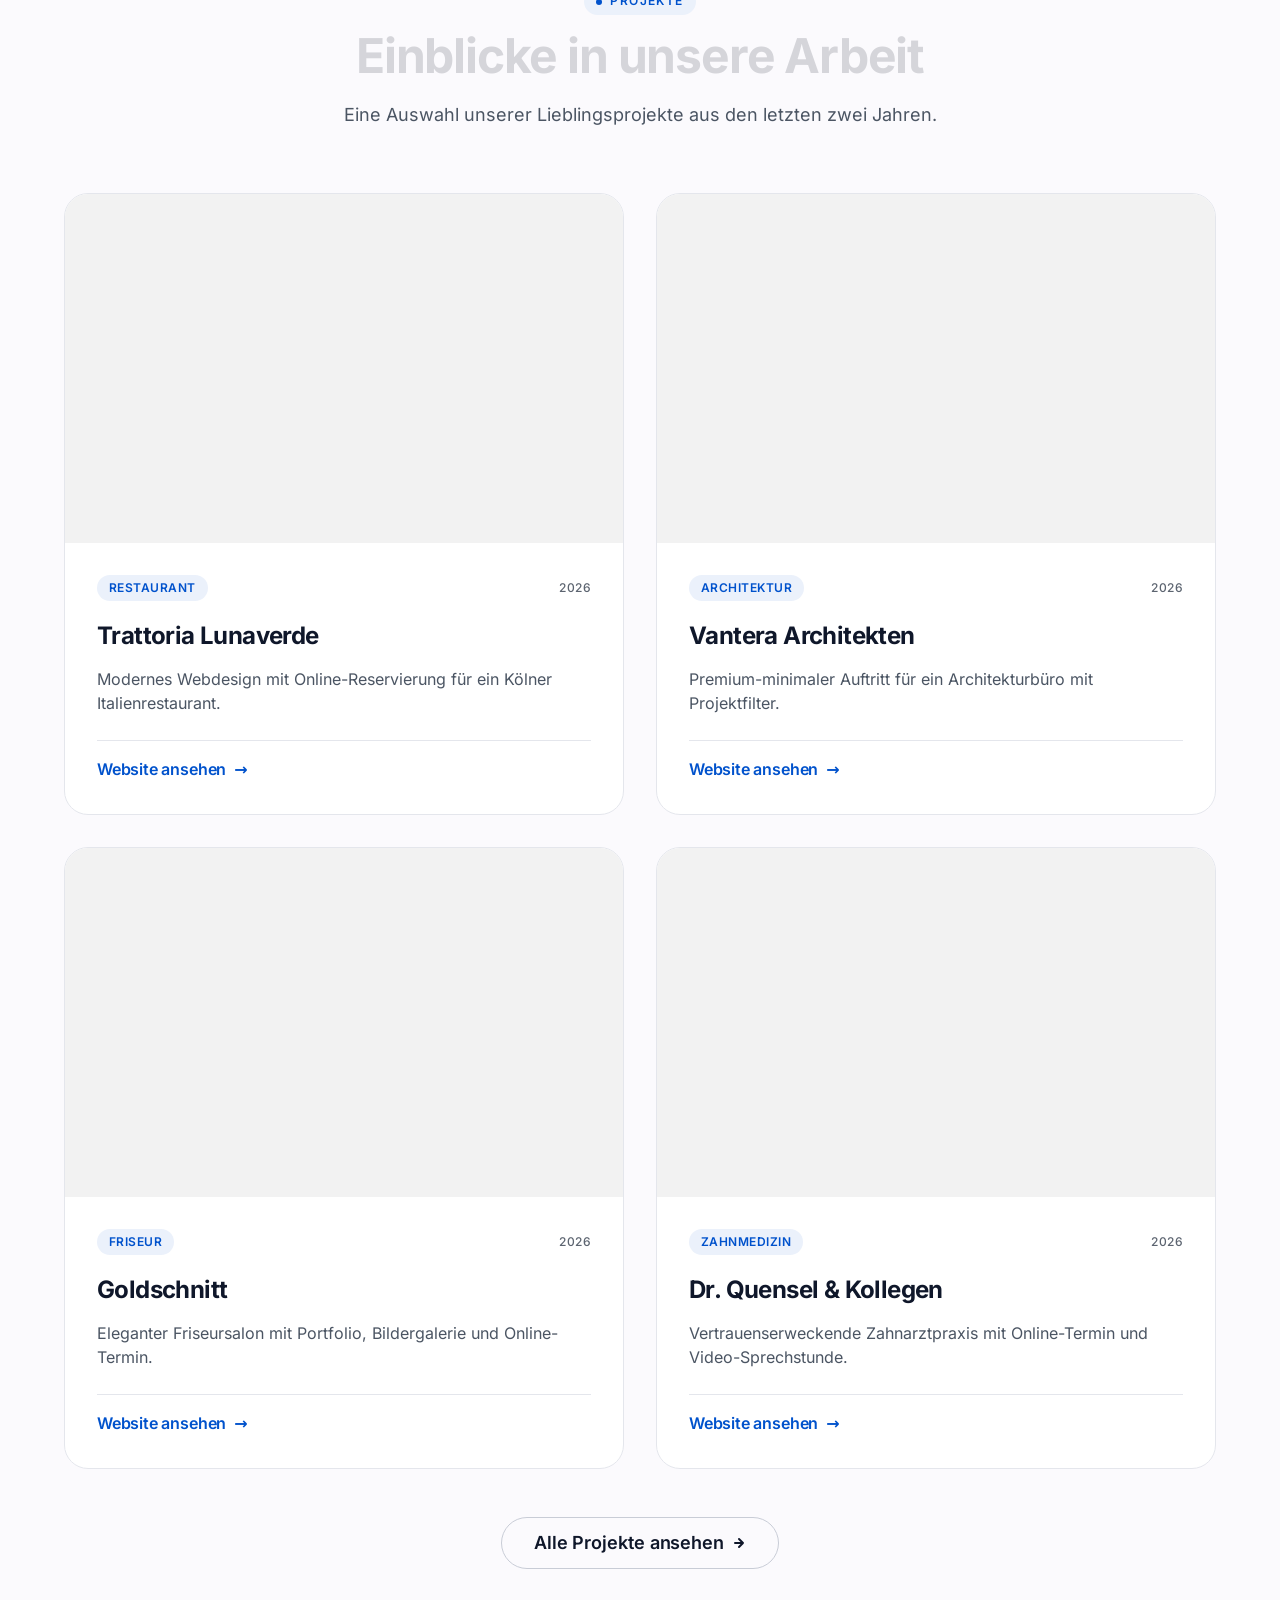
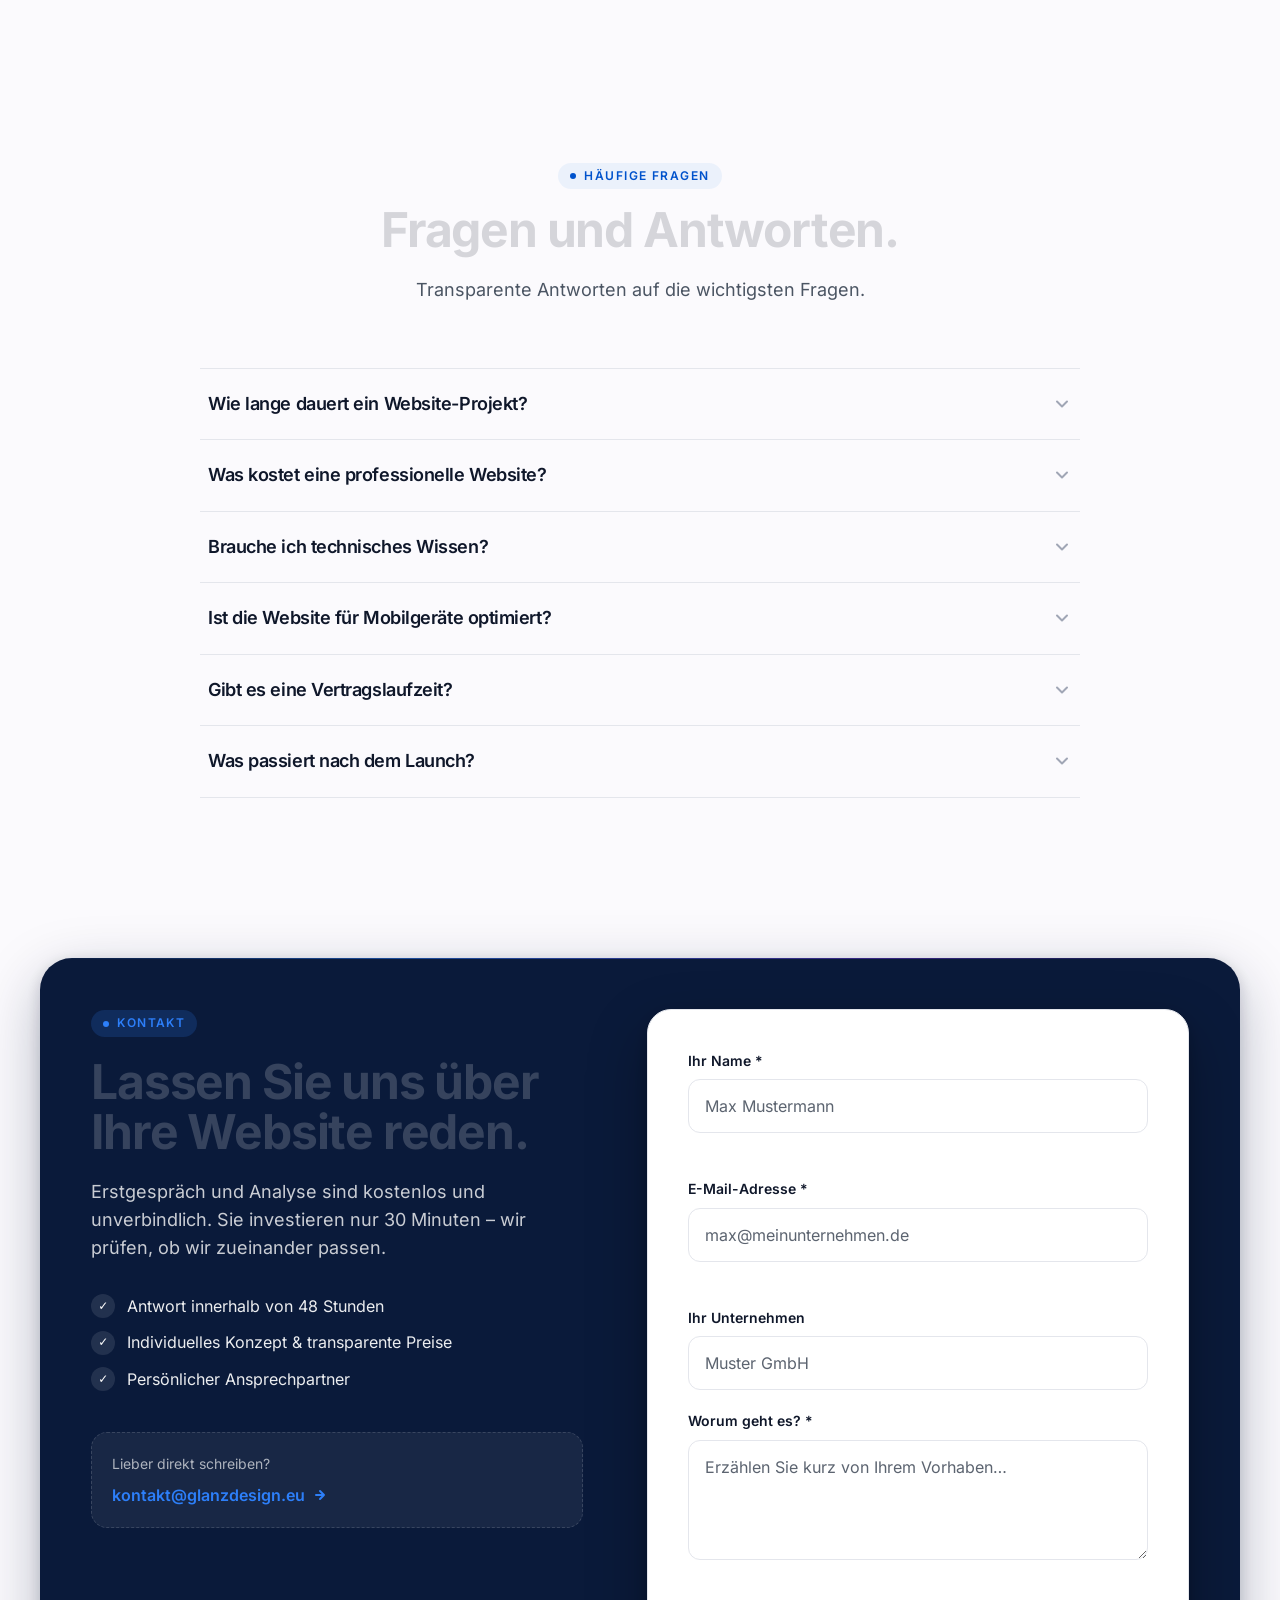
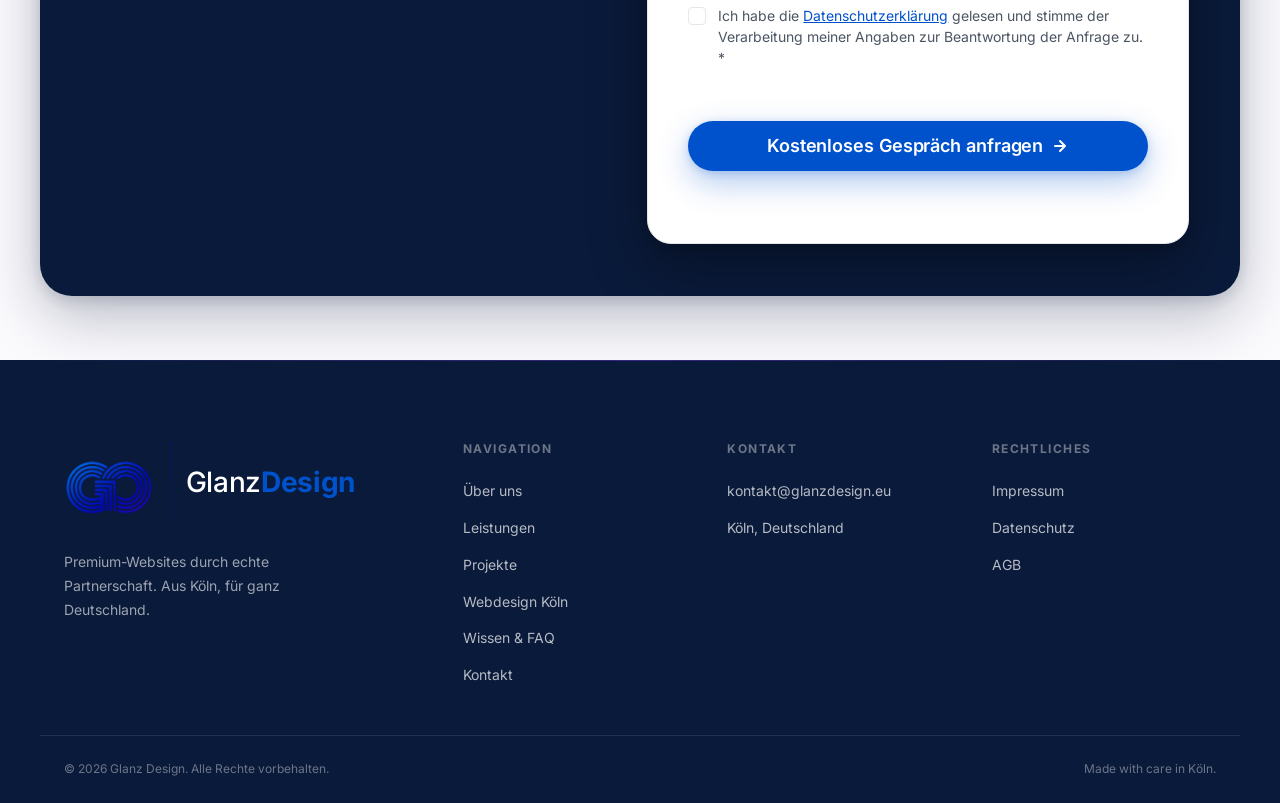
==== commit 9934c15c: "SEO: H1-Headlines mit Keyword 'Webdesign Köln' optimieren Alle 6 Hauptseiten-H1s auf Balance aus Key" ====
--- a/index.html
+++ b/index.html
@@ -276,9 +276,9 @@
                     Webdesign-Agentur aus Köln
                 </div>
                 <h1 class="hero__headline">
-                    Premium Websites,<br>
-                    die <span class="hero__headline--accent">Kunden</span><br>
-                    gewinnen.
+                    Premium-Webdesign aus Köln,<br>
+                    das <span class="hero__headline--accent">Kunden</span><br>
+                    gewinnt.
                 </h1>
                 <p class="hero__subline">
                     Wir hören erst zu, dann gestalten wir.<span class="hero__subline-extra"> Maßgeschneiderte Websites
